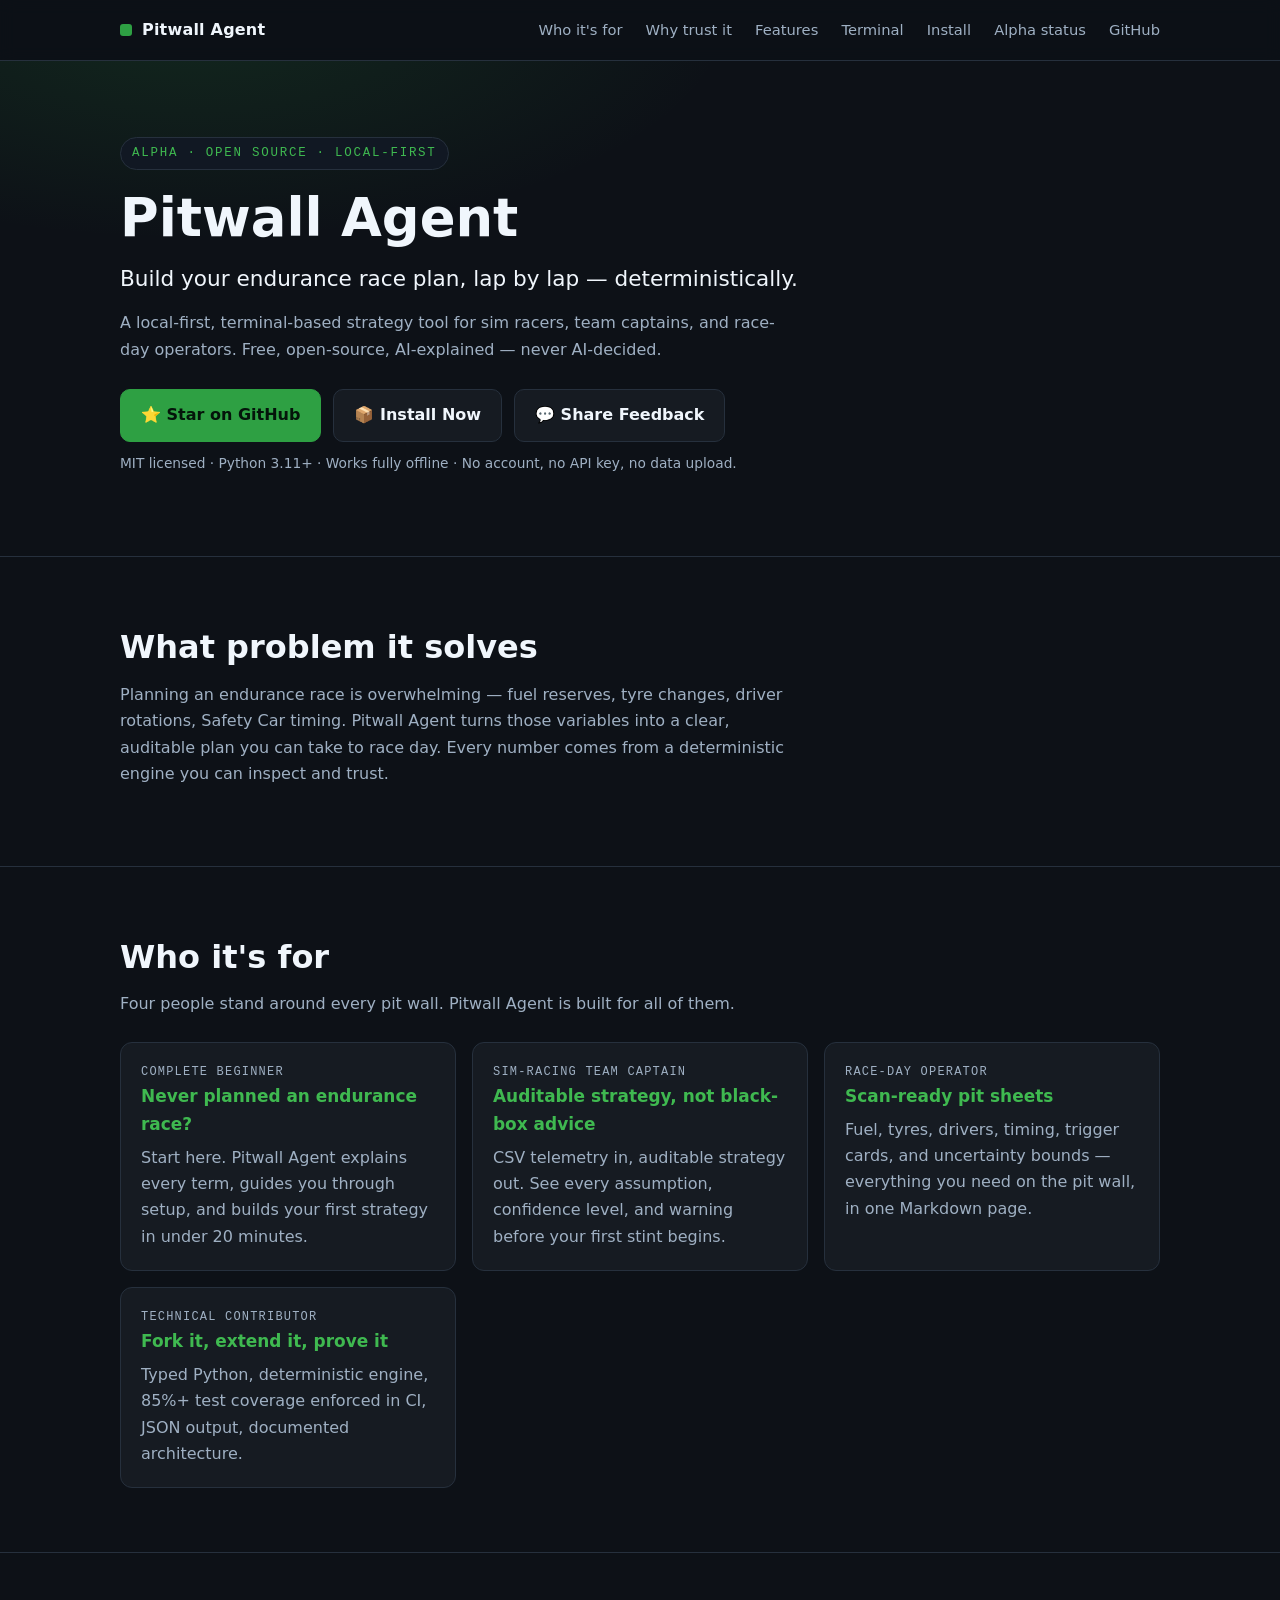
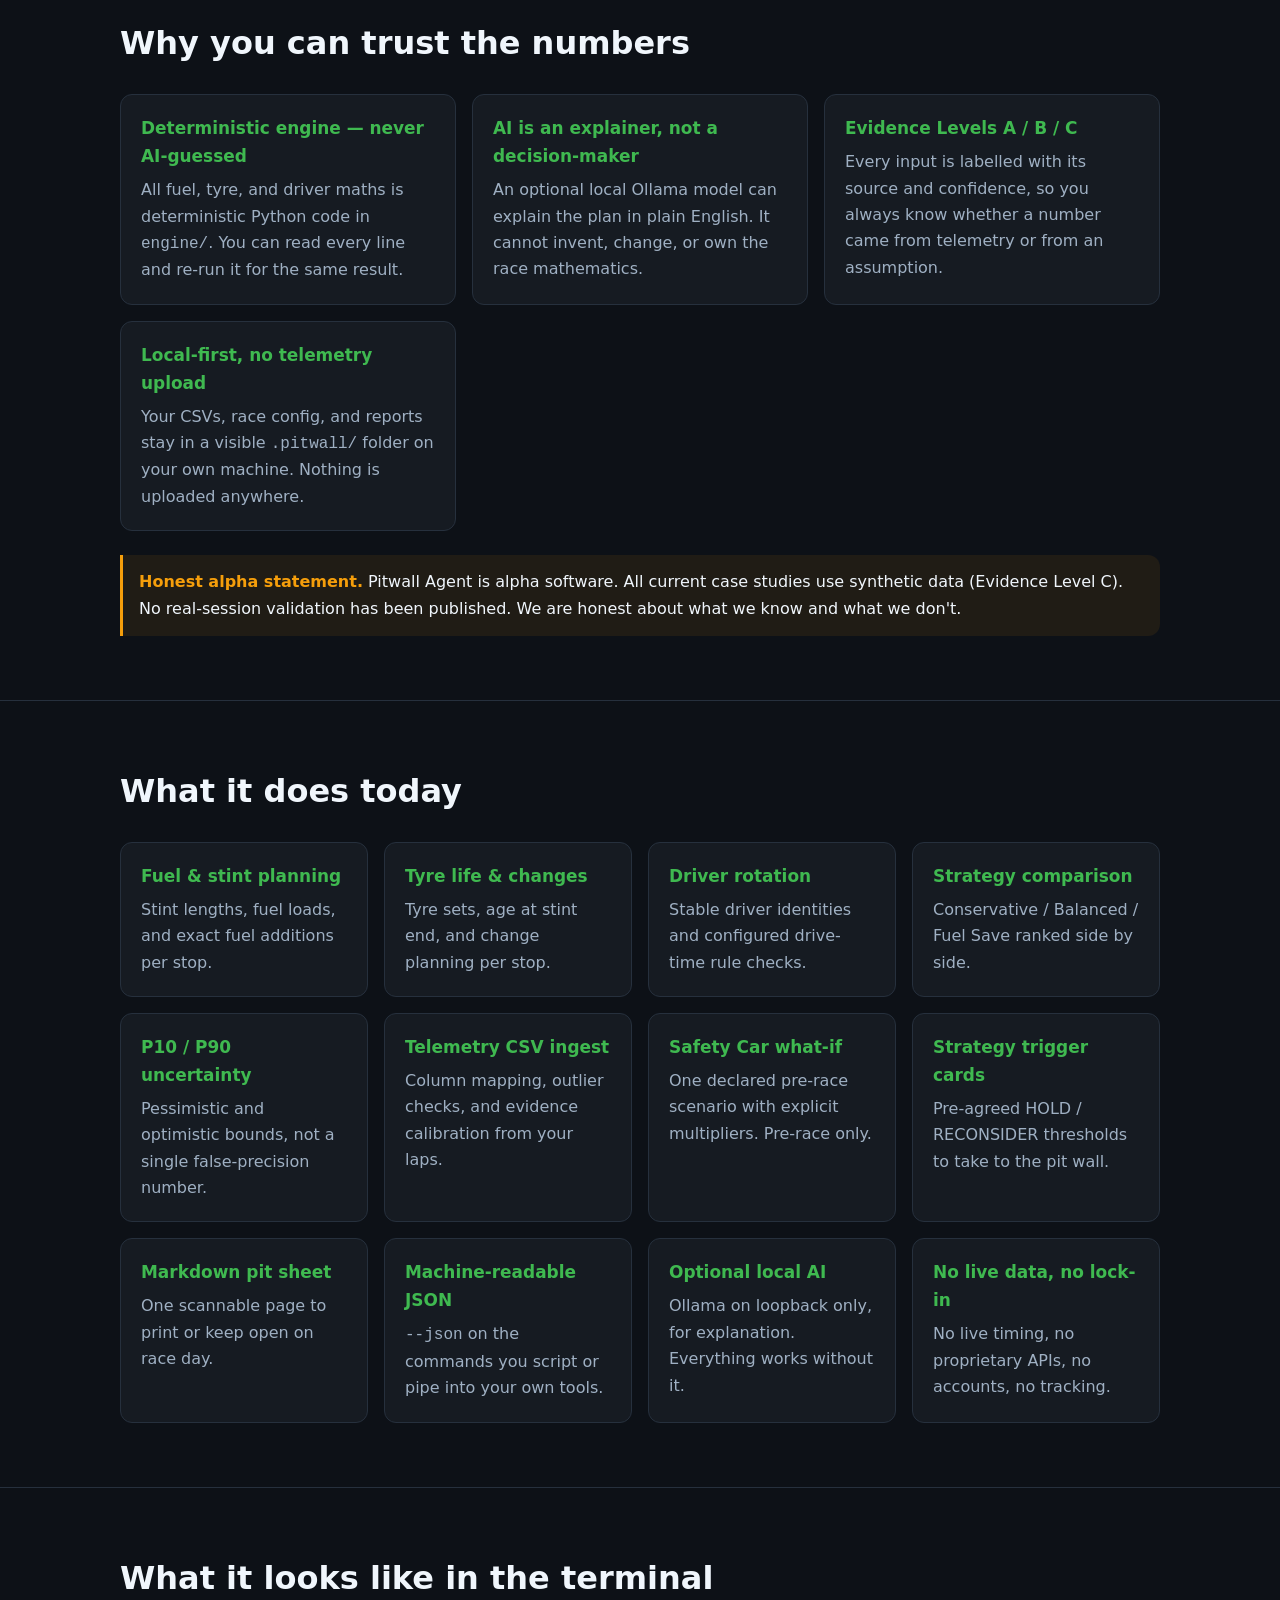
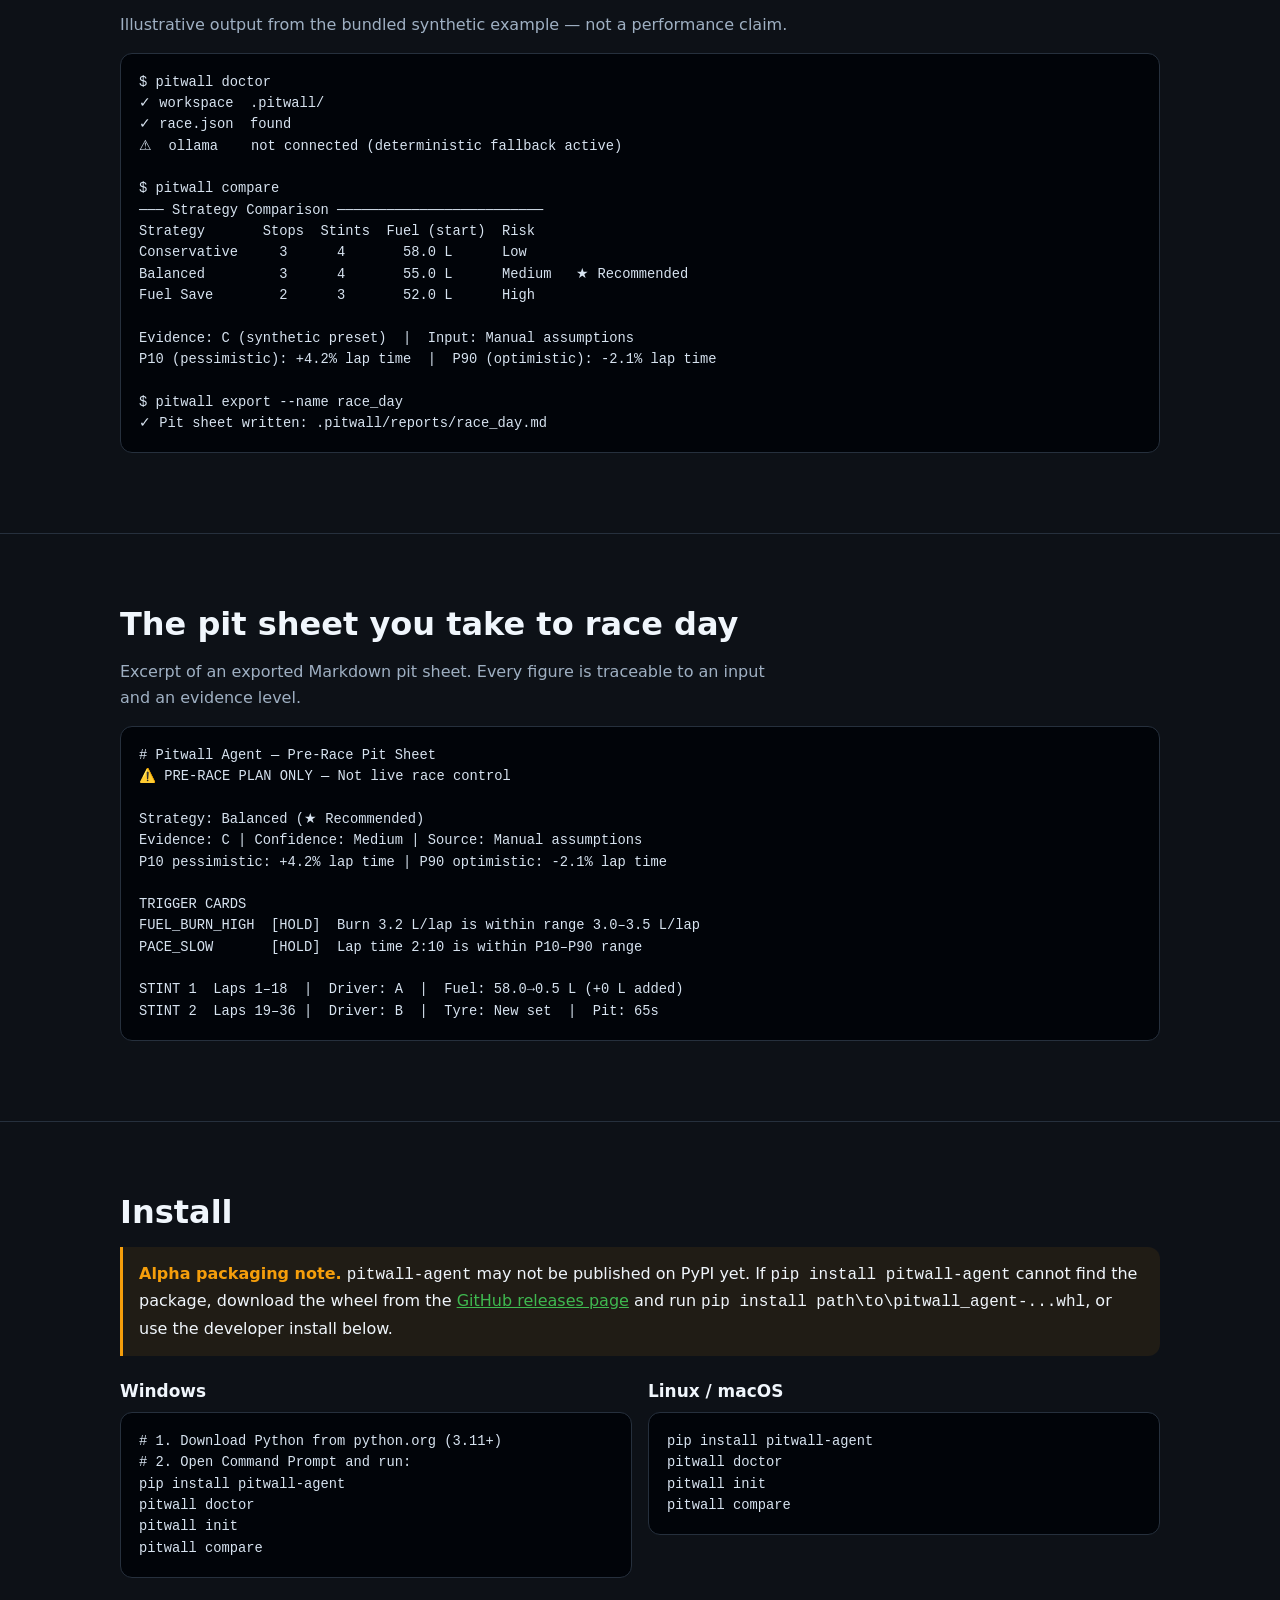
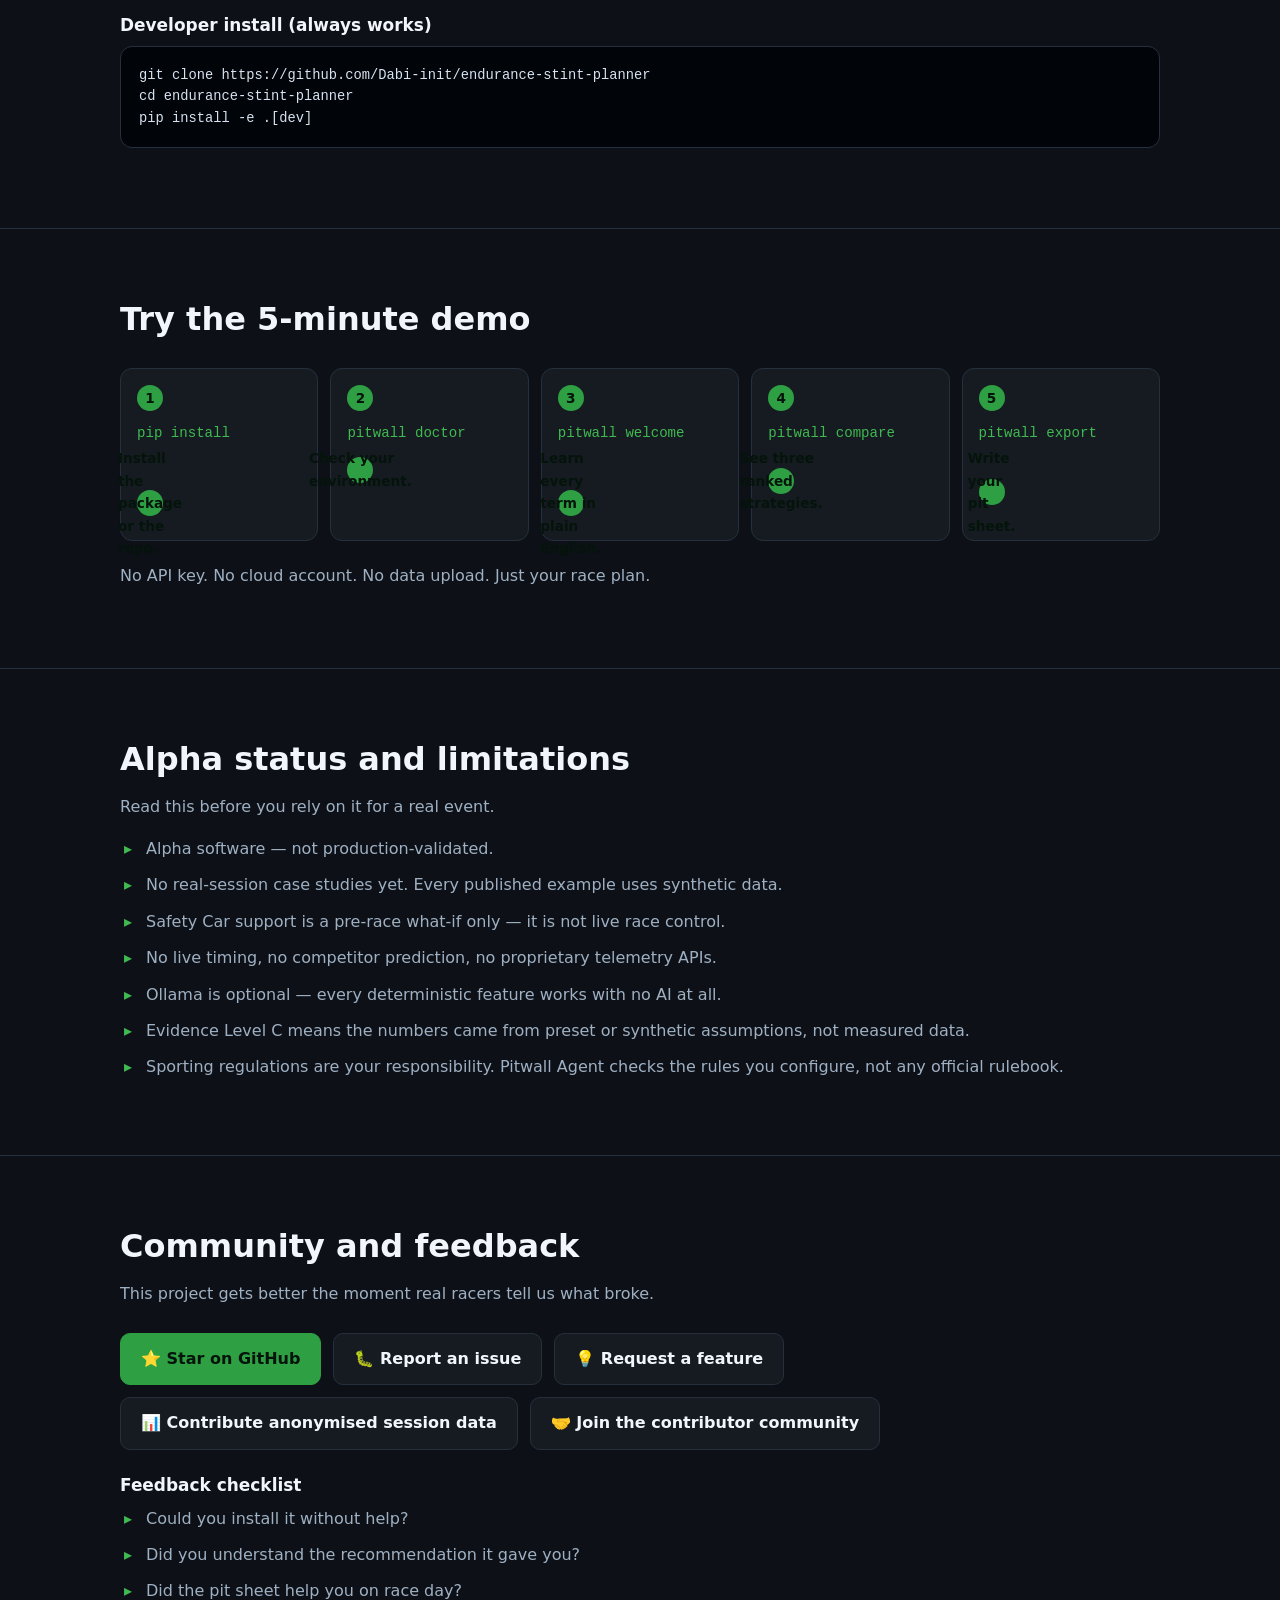
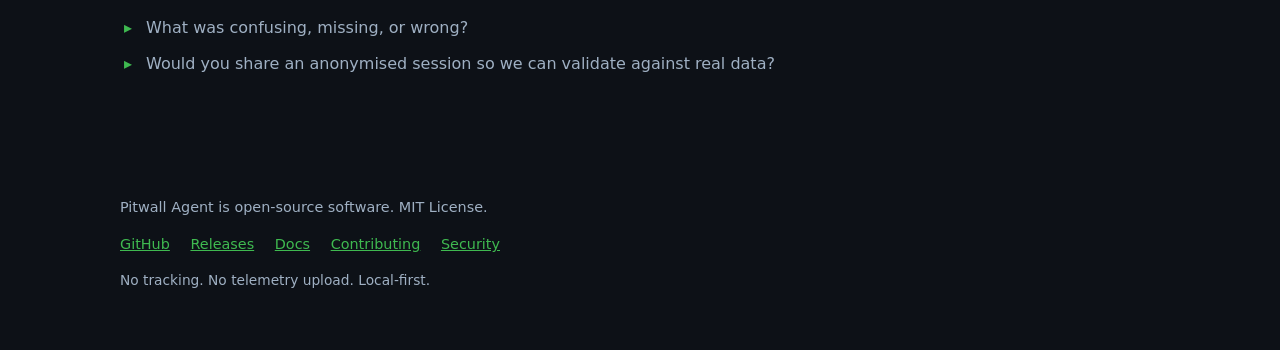
==== docs/index.html @ bb0f9999 "feat(pages): add GitHub Pages landing page with full SEO" ====
<!DOCTYPE html>
<html lang="en">
<head>
<meta charset="utf-8">
<meta name="viewport" content="width=device-width, initial-scale=1">
<title>Pitwall Agent — Endurance Race Strategy Planner</title>
<meta name="description" content="Local-first, terminal-based endurance race strategy tool for sim racers, team captains, and race-day operators. Deterministic fuel, tyre, and driver planning. Free &amp; open-source.">
<meta name="keywords" content="endurance race strategy, fuel calculator, stint planner, sim racing, tyre strategy, pit sheet, race planning, local AI, telemetry">
<meta name="author" content="Pitwall Agent contributors">
<meta name="robots" content="index, follow">
<meta name="theme-color" content="#0d1117">
<link rel="canonical" href="https://dabi-init.github.io/endurance-stint-planner/">

<meta property="og:title" content="Pitwall Agent — Endurance Race Strategy Planner">
<meta property="og:description" content="Build your endurance race plan, lap by lap — deterministically. Local-first, terminal-based, open-source. AI-explained, never AI-decided.">
<meta property="og:type" content="website">
<meta property="og:url" content="https://dabi-init.github.io/endurance-stint-planner/">
<meta property="og:site_name" content="Pitwall Agent">
<meta property="og:image" content="https://racelab.app/img/hero-image.jpg">
<meta property="og:image:alt" content="Pitwall Agent — endurance race strategy planner">

<meta name="twitter:card" content="summary_large_image">
<meta name="twitter:title" content="Pitwall Agent — Endurance Race Strategy Planner">
<meta name="twitter:description" content="Build your endurance race plan, lap by lap — deterministically. Local-first, terminal-based, open-source.">
<meta name="twitter:image" content="https://repository-images.githubusercontent.com/1187690049/7837d95d-89fa-43a7-9fac-cfb8e644b0b8">

<link rel="icon" href="data:image/svg+xml,%3Csvg xmlns='http://www.w3.org/2000/svg' viewBox='0 0 32 32'%3E%3Crect width='32' height='32' rx='6' fill='%230d1117'/%3E%3Cpath d='M8 24V8h7a5 5 0 0 1 0 10h-3v6z' fill='%232ea043'/%3E%3C/svg%3E">

<script type="application/ld+json">
{
  "@context": "https://schema.org",
  "@type": "SoftwareApplication",
  "name": "Pitwall Agent",
  "applicationCategory": "DeveloperApplication",
  "applicationSubCategory": "Motorsport strategy planning",
  "operatingSystem": "Windows, macOS, Linux",
  "softwareVersion": "0.4.0-alpha.1",
  "description": "Local-first, terminal-based endurance race strategy tool. Deterministic fuel, tyre, and driver rotation planning with auditable pit sheets and optional local AI explanation.",
  "url": "https://dabi-init.github.io/endurance-stint-planner/",
  "downloadUrl": "https://github.com/Dabi-init/endurance-stint-planner/releases",
  "codeRepository": "https://github.com/Dabi-init/endurance-stint-planner",
  "programmingLanguage": "Python",
  "license": "https://github.com/Dabi-init/endurance-stint-planner/blob/main/LICENSE",
  "isAccessibleForFree": true,
  "offers": { "@type": "Offer", "price": "0", "priceCurrency": "USD" }
}
</script>

<style>
:root{
  --bg:#0d1117; --bg-2:#111823; --card:#161b22; --line:#26303d;
  --text:#f0f6fc; --muted:#9fb0c3; --accent:#2ea043; --accent-2:#3fb950;
  --warn:#f59e0b; --radius:12px;
  --mono:ui-monospace,SFMono-Regular,"SF Mono",Menlo,Consolas,"Liberation Mono",monospace;
  --sans:system-ui,-apple-system,"Segoe UI",Roboto,Helvetica,Arial,sans-serif;
}
*{box-sizing:border-box}
html{scroll-behavior:smooth}
body{margin:0;background:var(--bg);color:var(--text);font-family:var(--sans);line-height:1.65;-webkit-font-smoothing:antialiased}
a{color:var(--accent-2)}
a:focus-visible,button:focus-visible{outline:2px solid var(--accent-2);outline-offset:3px}
.wrap{width:100%;max-width:1080px;margin:0 auto;padding:0 20px}
header.site{position:sticky;top:0;z-index:10;background:rgba(13,17,23,.92);border-bottom:1px solid var(--line);backdrop-filter:blur(8px)}
header.site .wrap{display:flex;align-items:center;justify-content:space-between;gap:16px;min-height:60px;flex-wrap:wrap}
.brand{display:flex;align-items:center;gap:10px;font-weight:700;letter-spacing:.2px}
.brand .dot{width:12px;height:12px;border-radius:3px;background:var(--accent)}
nav.site a{color:var(--muted);text-decoration:none;font-size:.92rem;margin-left:18px}
nav.site a:hover{color:var(--text)}
section{padding:64px 0;border-bottom:1px solid var(--line)}
section:last-of-type{border-bottom:0}
h1{font-size:clamp(2rem,6vw,3.3rem);line-height:1.12;margin:0 0 14px}
h2{font-size:clamp(1.4rem,3.6vw,2rem);margin:0 0 8px}
h3{font-size:1.06rem;margin:0 0 6px}
p{margin:0 0 14px}
.lead{font-size:clamp(1.05rem,2.4vw,1.35rem);color:var(--text);max-width:60ch}
.sub{color:var(--muted);max-width:66ch}
.eyebrow{display:inline-block;font-family:var(--mono);font-size:.78rem;letter-spacing:.14em;text-transform:uppercase;color:var(--accent-2);border:1px solid var(--line);background:var(--bg-2);padding:5px 11px;border-radius:999px;margin-bottom:18px}
.hero{padding:76px 0 68px;background:radial-gradient(900px 380px at 15% -10%,rgba(46,160,67,.16),transparent 60%)}
.cta{display:flex;flex-wrap:wrap;gap:12px;margin:26px 0 10px}
.btn{display:inline-block;padding:12px 20px;border-radius:10px;text-decoration:none;font-weight:600;border:1px solid var(--line);color:var(--text);background:var(--card)}
.btn:hover{border-color:var(--accent)}
.btn.primary{background:var(--accent);border-color:var(--accent);color:#04140a}
.btn.primary:hover{background:var(--accent-2)}
.grid{display:grid;gap:16px}
.g2{grid-template-columns:repeat(auto-fit,minmax(280px,1fr))}
.g3{grid-template-columns:repeat(auto-fit,minmax(230px,1fr))}
.card{background:var(--card);border:1px solid var(--line);border-radius:var(--radius);padding:20px}
.card h3{color:var(--accent-2)}
.card p{color:var(--muted);margin:0}
.card .role{font-family:var(--mono);font-size:.75rem;color:var(--muted);text-transform:uppercase;letter-spacing:.1em}
ul.check{list-style:none;padding:0;margin:0}
ul.check li{position:relative;padding-left:26px;margin-bottom:10px;color:var(--muted)}
ul.check li::before{content:"▸";position:absolute;left:4px;color:var(--accent-2)}
pre{background:#010409;border:1px solid var(--line);border-radius:var(--radius);padding:18px;overflow-x:auto;font-family:var(--mono);font-size:.86rem;line-height:1.55;color:#d7e3f0;margin:0 0 16px}
code{font-family:var(--mono)}
.note{border-left:3px solid var(--warn);background:rgba(245,158,11,.08);padding:14px 16px;border-radius:0 var(--radius) var(--radius) 0;color:var(--text)}
.note strong{color:var(--warn)}
.steps{display:grid;gap:12px;grid-template-columns:repeat(auto-fit,minmax(170px,1fr));margin:22px 0}
.step{background:var(--card);border:1px solid var(--line);border-radius:var(--radius);padding:16px}
.step span{display:inline-flex;width:26px;height:26px;align-items:center;justify-content:center;border-radius:50%;background:var(--accent);color:#04140a;font-weight:700;font-size:.85rem;margin-bottom:8px}
.step code{color:var(--accent-2);font-size:.88rem}
footer{padding:44px 0;color:var(--muted);font-size:.9rem}
footer nav{margin:12px 0}
footer nav a{margin-right:16px}
.small{font-size:.86rem;color:var(--muted)}
.skip{position:absolute;left:-9999px}
.skip:focus{left:12px;top:12px;position:fixed;background:var(--accent);color:#04140a;padding:10px 14px;border-radius:8px;z-index:50}
@media (max-width:640px){
  section{padding:48px 0}
  nav.site{display:none}
  .btn{width:100%;text-align:center}
}
</style>
</head>
<body>
<a class="skip" href="#main">Skip to content</a>

<header class="site">
  <div class="wrap">
    <div class="brand"><span class="dot" aria-hidden="true"></span> Pitwall Agent</div>
    <nav class="site" aria-label="Section navigation">
      <a href="#who">Who it's for</a>
      <a href="#trust">Why trust it</a>
      <a href="#features">Features</a>
      <a href="#demo">Terminal</a>
      <a href="#install">Install</a>
      <a href="#alpha">Alpha status</a>
      <a href="https://github.com/Dabi-init/endurance-stint-planner">GitHub</a>
    </nav>
  </div>
</header>

<main id="main">

<!-- HERO -->
<section class="hero">
  <div class="wrap">
    <span class="eyebrow">Alpha · Open source · Local-first</span>
    <h1>Pitwall Agent</h1>
    <p class="lead">Build your endurance race plan, lap by lap — deterministically.</p>
    <p class="sub">A local-first, terminal-based strategy tool for sim racers, team captains, and race-day operators. Free, open-source, AI-explained — never AI-decided.</p>
    <div class="cta">
      <a class="btn primary" href="https://github.com/Dabi-init/endurance-stint-planner">⭐ Star on GitHub</a>
      <a class="btn" href="#install">📦 Install Now</a>
      <a class="btn" href="https://github.com/Dabi-init/endurance-stint-planner/issues/new/choose">💬 Share Feedback</a>
    </div>
    <p class="small">MIT licensed · Python 3.11+ · Works fully offline · No account, no API key, no data upload.</p>
  </div>
</section>

<!-- PROBLEM -->
<section id="problem">
  <div class="wrap">
    <h2>What problem it solves</h2>
    <p class="sub">Planning an endurance race is overwhelming — fuel reserves, tyre changes, driver rotations, Safety Car timing. Pitwall Agent turns those variables into a clear, auditable plan you can take to race day. Every number comes from a deterministic engine you can inspect and trust.</p>
  </div>
</section>

<!-- PERSONAS -->
<section id="who">
  <div class="wrap">
    <h2>Who it's for</h2>
    <p class="sub">Four people stand around every pit wall. Pitwall Agent is built for all of them.</p>
    <div class="grid g2" style="margin-top:24px">
      <article class="card">
        <p class="role">Complete beginner</p>
        <h3>Never planned an endurance race?</h3>
        <p>Start here. Pitwall Agent explains every term, guides you through setup, and builds your first strategy in under 20 minutes.</p>
      </article>
      <article class="card">
        <p class="role">Sim-racing team captain</p>
        <h3>Auditable strategy, not black-box advice</h3>
        <p>CSV telemetry in, auditable strategy out. See every assumption, confidence level, and warning before your first stint begins.</p>
      </article>
      <article class="card">
        <p class="role">Race-day operator</p>
        <h3>Scan-ready pit sheets</h3>
        <p>Fuel, tyres, drivers, timing, trigger cards, and uncertainty bounds — everything you need on the pit wall, in one Markdown page.</p>
      </article>
      <article class="card">
        <p class="role">Technical contributor</p>
        <h3>Fork it, extend it, prove it</h3>
        <p>Typed Python, deterministic engine, 85%+ test coverage enforced in CI, JSON output, documented architecture.</p>
      </article>
    </div>
  </div>
</section>

<!-- TRUST -->
<section id="trust">
  <div class="wrap">
    <h2>Why you can trust the numbers</h2>
    <div class="grid g2" style="margin-top:24px">
      <article class="card">
        <h3>Deterministic engine — never AI-guessed</h3>
        <p>All fuel, tyre, and driver maths is deterministic Python code in <code>engine/</code>. You can read every line and re-run it for the same result.</p>
      </article>
      <article class="card">
        <h3>AI is an explainer, not a decision-maker</h3>
        <p>An optional local Ollama model can explain the plan in plain English. It cannot invent, change, or own the race mathematics.</p>
      </article>
      <article class="card">
        <h3>Evidence Levels A / B / C</h3>
        <p>Every input is labelled with its source and confidence, so you always know whether a number came from telemetry or from an assumption.</p>
      </article>
      <article class="card">
        <h3>Local-first, no telemetry upload</h3>
        <p>Your CSVs, race config, and reports stay in a visible <code>.pitwall/</code> folder on your own machine. Nothing is uploaded anywhere.</p>
      </article>
    </div>
    <div class="note" style="margin-top:24px">
      <p style="margin:0"><strong>Honest alpha statement.</strong> Pitwall Agent is alpha software. All current case studies use synthetic data (Evidence Level C). No real-session validation has been published. We are honest about what we know and what we don't.</p>
    </div>
  </div>
</section>

<!-- FEATURES -->
<section id="features">
  <div class="wrap">
    <h2>What it does today</h2>
    <div class="grid g3" style="margin-top:24px">
      <article class="card"><h3>Fuel &amp; stint planning</h3><p>Stint lengths, fuel loads, and exact fuel additions per stop.</p></article>
      <article class="card"><h3>Tyre life &amp; changes</h3><p>Tyre sets, age at stint end, and change planning per stop.</p></article>
      <article class="card"><h3>Driver rotation</h3><p>Stable driver identities and configured drive-time rule checks.</p></article>
      <article class="card"><h3>Strategy comparison</h3><p>Conservative / Balanced / Fuel Save ranked side by side.</p></article>
      <article class="card"><h3>P10 / P90 uncertainty</h3><p>Pessimistic and optimistic bounds, not a single false-precision number.</p></article>
      <article class="card"><h3>Telemetry CSV ingest</h3><p>Column mapping, outlier checks, and evidence calibration from your laps.</p></article>
      <article class="card"><h3>Safety Car what-if</h3><p>One declared pre-race scenario with explicit multipliers. Pre-race only.</p></article>
      <article class="card"><h3>Strategy trigger cards</h3><p>Pre-agreed HOLD / RECONSIDER thresholds to take to the pit wall.</p></article>
      <article class="card"><h3>Markdown pit sheet</h3><p>One scannable page to print or keep open on race day.</p></article>
      <article class="card"><h3>Machine-readable JSON</h3><p><code>--json</code> on the commands you script or pipe into your own tools.</p></article>
      <article class="card"><h3>Optional local AI</h3><p>Ollama on loopback only, for explanation. Everything works without it.</p></article>
      <article class="card"><h3>No live data, no lock-in</h3><p>No live timing, no proprietary APIs, no accounts, no tracking.</p></article>
    </div>
  </div>
</section>

<!-- TERMINAL DEMO -->
<section id="demo">
  <div class="wrap">
    <h2>What it looks like in the terminal</h2>
    <p class="sub">Illustrative output from the bundled synthetic example — not a performance claim.</p>
    <pre><code>$ pitwall doctor
✓ workspace  .pitwall/
✓ race.json  found
⚠  ollama    not connected (deterministic fallback active)

$ pitwall compare
─── Strategy Comparison ─────────────────────────
Strategy       Stops  Stints  Fuel (start)  Risk
Conservative     3      4       58.0 L      Low
Balanced         3      4       55.0 L      Medium   ★ Recommended
Fuel Save        2      3       52.0 L      High

Evidence: C (synthetic preset)  |  Input: Manual assumptions
P10 (pessimistic): +4.2% lap time  |  P90 (optimistic): -2.1% lap time

$ pitwall export --name race_day
✓ Pit sheet written: .pitwall/reports/race_day.md</code></pre>
  </div>
</section>

<!-- PIT SHEET -->
<section id="pitsheet">
  <div class="wrap">
    <h2>The pit sheet you take to race day</h2>
    <p class="sub">Excerpt of an exported Markdown pit sheet. Every figure is traceable to an input and an evidence level.</p>
    <pre><code># Pitwall Agent — Pre-Race Pit Sheet
⚠️ PRE-RACE PLAN ONLY — Not live race control

Strategy: Balanced (★ Recommended)
Evidence: C | Confidence: Medium | Source: Manual assumptions
P10 pessimistic: +4.2% lap time | P90 optimistic: -2.1% lap time

TRIGGER CARDS
FUEL_BURN_HIGH  [HOLD]  Burn 3.2 L/lap is within range 3.0–3.5 L/lap
PACE_SLOW       [HOLD]  Lap time 2:10 is within P10–P90 range

STINT 1  Laps 1–18  |  Driver: A  |  Fuel: 58.0→0.5 L (+0 L added)
STINT 2  Laps 19–36 |  Driver: B  |  Tyre: New set  |  Pit: 65s</code></pre>
  </div>
</section>

<!-- INSTALL -->
<section id="install">
  <div class="wrap">
    <h2>Install</h2>
    <div class="note" style="margin-bottom:22px">
      <p style="margin:0"><strong>Alpha packaging note.</strong> <code>pitwall-agent</code> may not be published on PyPI yet. If <code>pip install pitwall-agent</code> cannot find the package, download the wheel from the <a href="https://github.com/Dabi-init/endurance-stint-planner/releases">GitHub releases page</a> and run <code>pip install path\to\pitwall_agent-...whl</code>, or use the developer install below.</p>
    </div>
    <div class="grid g2">
      <div>
        <h3>Windows</h3>
        <pre><code># 1. Download Python from python.org (3.11+)
# 2. Open Command Prompt and run:
pip install pitwall-agent
pitwall doctor
pitwall init
pitwall compare</code></pre>
      </div>
      <div>
        <h3>Linux / macOS</h3>
        <pre><code>pip install pitwall-agent
pitwall doctor
pitwall init
pitwall compare</code></pre>
      </div>
    </div>
    <h3 style="margin-top:18px">Developer install (always works)</h3>
    <pre><code>git clone https://github.com/Dabi-init/endurance-stint-planner
cd endurance-stint-planner
pip install -e .[dev]</code></pre>
  </div>
</section>

<!-- 5 MIN DEMO -->
<section id="demo5">
  <div class="wrap">
    <h2>Try the 5-minute demo</h2>
    <div class="steps">
      <div class="step"><span>1</span><br><code>pip install</code><br><span class="small">Install the package or the repo.</span></div>
      <div class="step"><span>2</span><br><code>pitwall doctor</code><br><span class="small">Check your environment.</span></div>
      <div class="step"><span>3</span><br><code>pitwall welcome</code><br><span class="small">Learn every term in plain English.</span></div>
      <div class="step"><span>4</span><br><code>pitwall compare</code><br><span class="small">See three ranked strategies.</span></div>
      <div class="step"><span>5</span><br><code>pitwall export</code><br><span class="small">Write your pit sheet.</span></div>
    </div>
    <p class="sub">No API key. No cloud account. No data upload. Just your race plan.</p>
  </div>
</section>

<!-- ALPHA LIMITS -->
<section id="alpha">
  <div class="wrap">
    <h2>Alpha status and limitations</h2>
    <p class="sub">Read this before you rely on it for a real event.</p>
    <ul class="check" style="margin-top:16px">
      <li>Alpha software — not production-validated.</li>
      <li>No real-session case studies yet. Every published example uses synthetic data.</li>
      <li>Safety Car support is a pre-race what-if only — it is not live race control.</li>
      <li>No live timing, no competitor prediction, no proprietary telemetry APIs.</li>
      <li>Ollama is optional — every deterministic feature works with no AI at all.</li>
      <li>Evidence Level C means the numbers came from preset or synthetic assumptions, not measured data.</li>
      <li>Sporting regulations are your responsibility. Pitwall Agent checks the rules you configure, not any official rulebook.</li>
    </ul>
  </div>
</section>

<!-- COMMUNITY -->
<section id="community">
  <div class="wrap">
    <h2>Community and feedback</h2>
    <p class="sub">This project gets better the moment real racers tell us what broke.</p>
    <div class="cta">
      <a class="btn primary" href="https://github.com/Dabi-init/endurance-stint-planner">⭐ Star on GitHub</a>
      <a class="btn" href="https://github.com/Dabi-init/endurance-stint-planner/issues/new/choose">🐛 Report an issue</a>
      <a class="btn" href="https://github.com/Dabi-init/endurance-stint-planner/issues/new/choose">💡 Request a feature</a>
      <a class="btn" href="https://github.com/Dabi-init/endurance-stint-planner/blob/main/CONTRIBUTING.md">📊 Contribute anonymised session data</a>
      <a class="btn" href="https://github.com/Dabi-init/endurance-stint-planner/blob/main/CONTRIBUTING.md">🤝 Join the contributor community</a>
    </div>
    <h3 style="margin-top:22px">Feedback checklist</h3>
    <ul class="check">
      <li>Could you install it without help?</li>
      <li>Did you understand the recommendation it gave you?</li>
      <li>Did the pit sheet help you on race day?</li>
      <li>What was confusing, missing, or wrong?</li>
      <li>Would you share an anonymised session so we can validate against real data?</li>
    </ul>
  </div>
</section>

</main>

<footer>
  <div class="wrap">
    <p>Pitwall Agent is open-source software. MIT License.</p>
    <nav aria-label="Footer links">
      <a href="https://github.com/Dabi-init/endurance-stint-planner">GitHub</a>
      <a href="https://github.com/Dabi-init/endurance-stint-planner/releases">Releases</a>
      <a href="https://github.com/Dabi-init/endurance-stint-planner/tree/main/docs">Docs</a>
      <a href="https://github.com/Dabi-init/endurance-stint-planner/blob/main/CONTRIBUTING.md">Contributing</a>
      <a href="https://github.com/Dabi-init/endurance-stint-planner/blob/main/SECURITY.md">Security</a>
    </nav>
    <p class="small">No tracking. No telemetry upload. Local-first.</p>
  </div>
</footer>
</body>
</html>
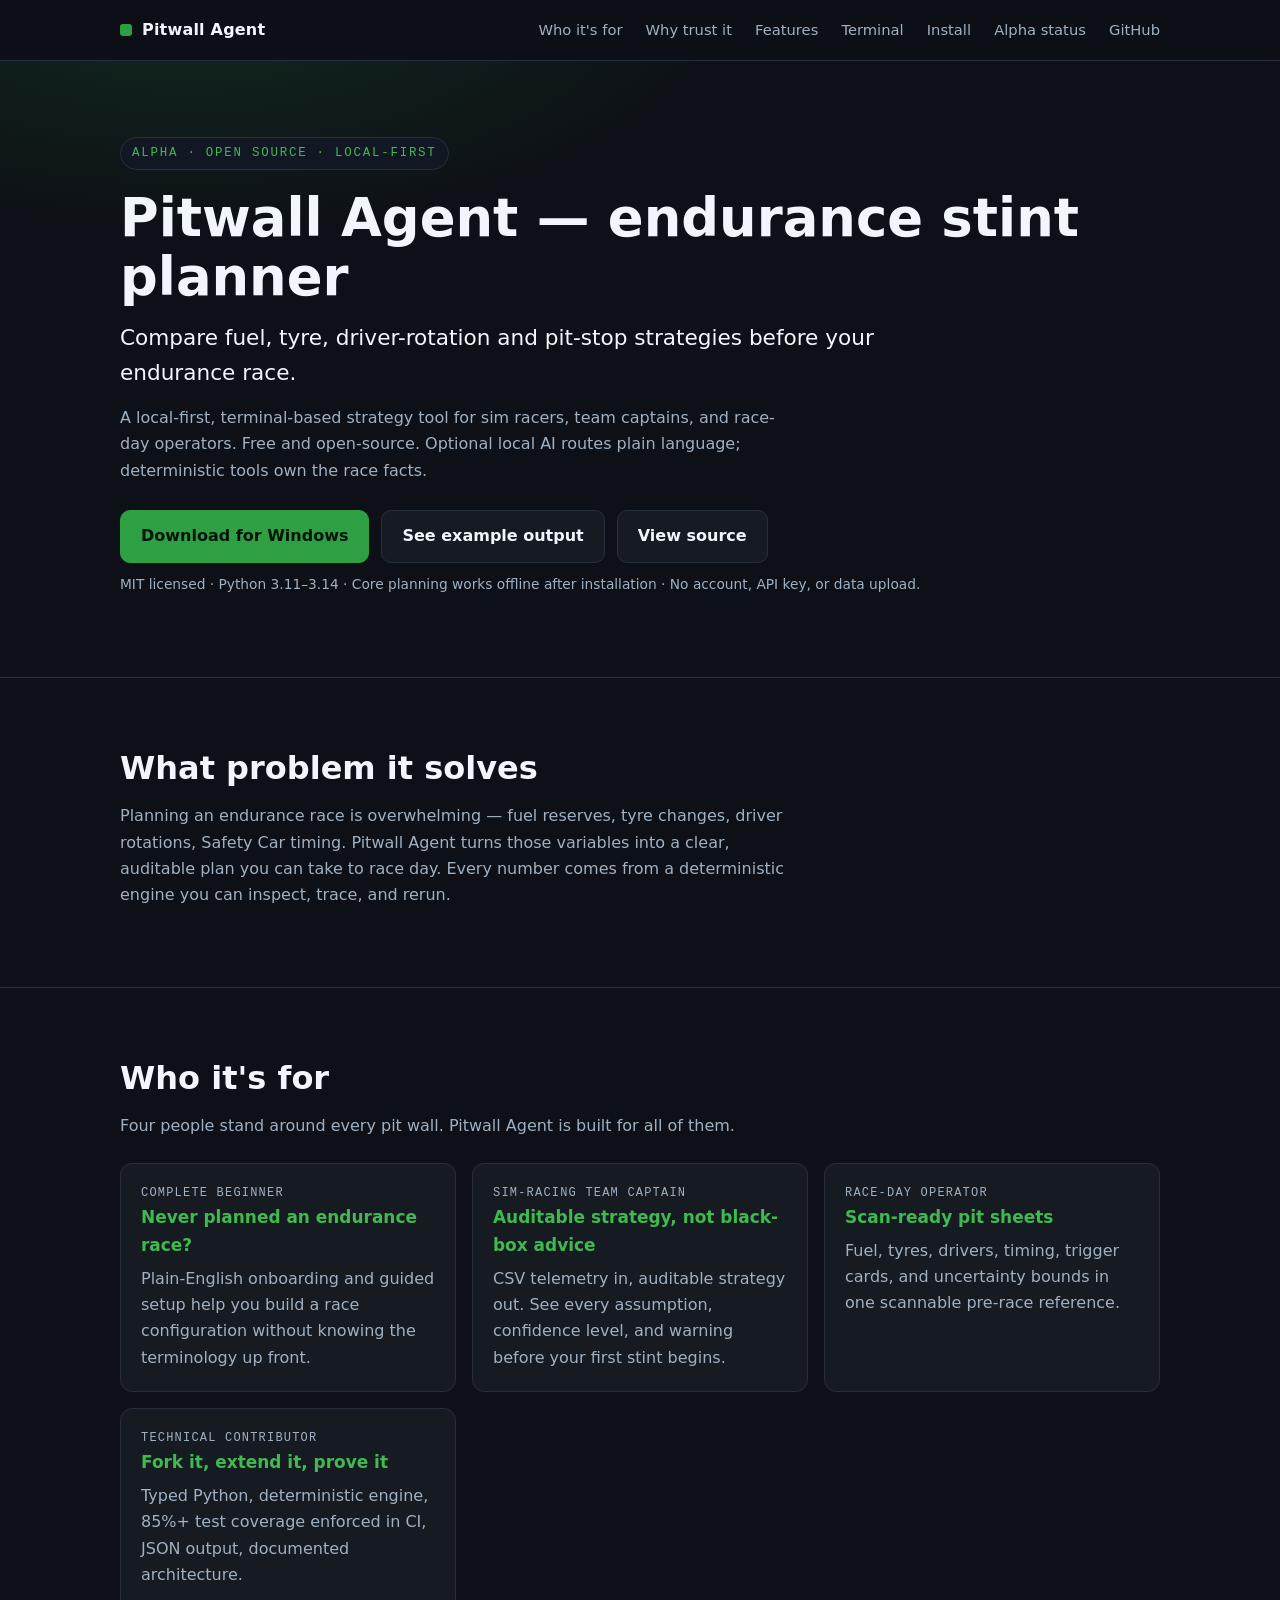
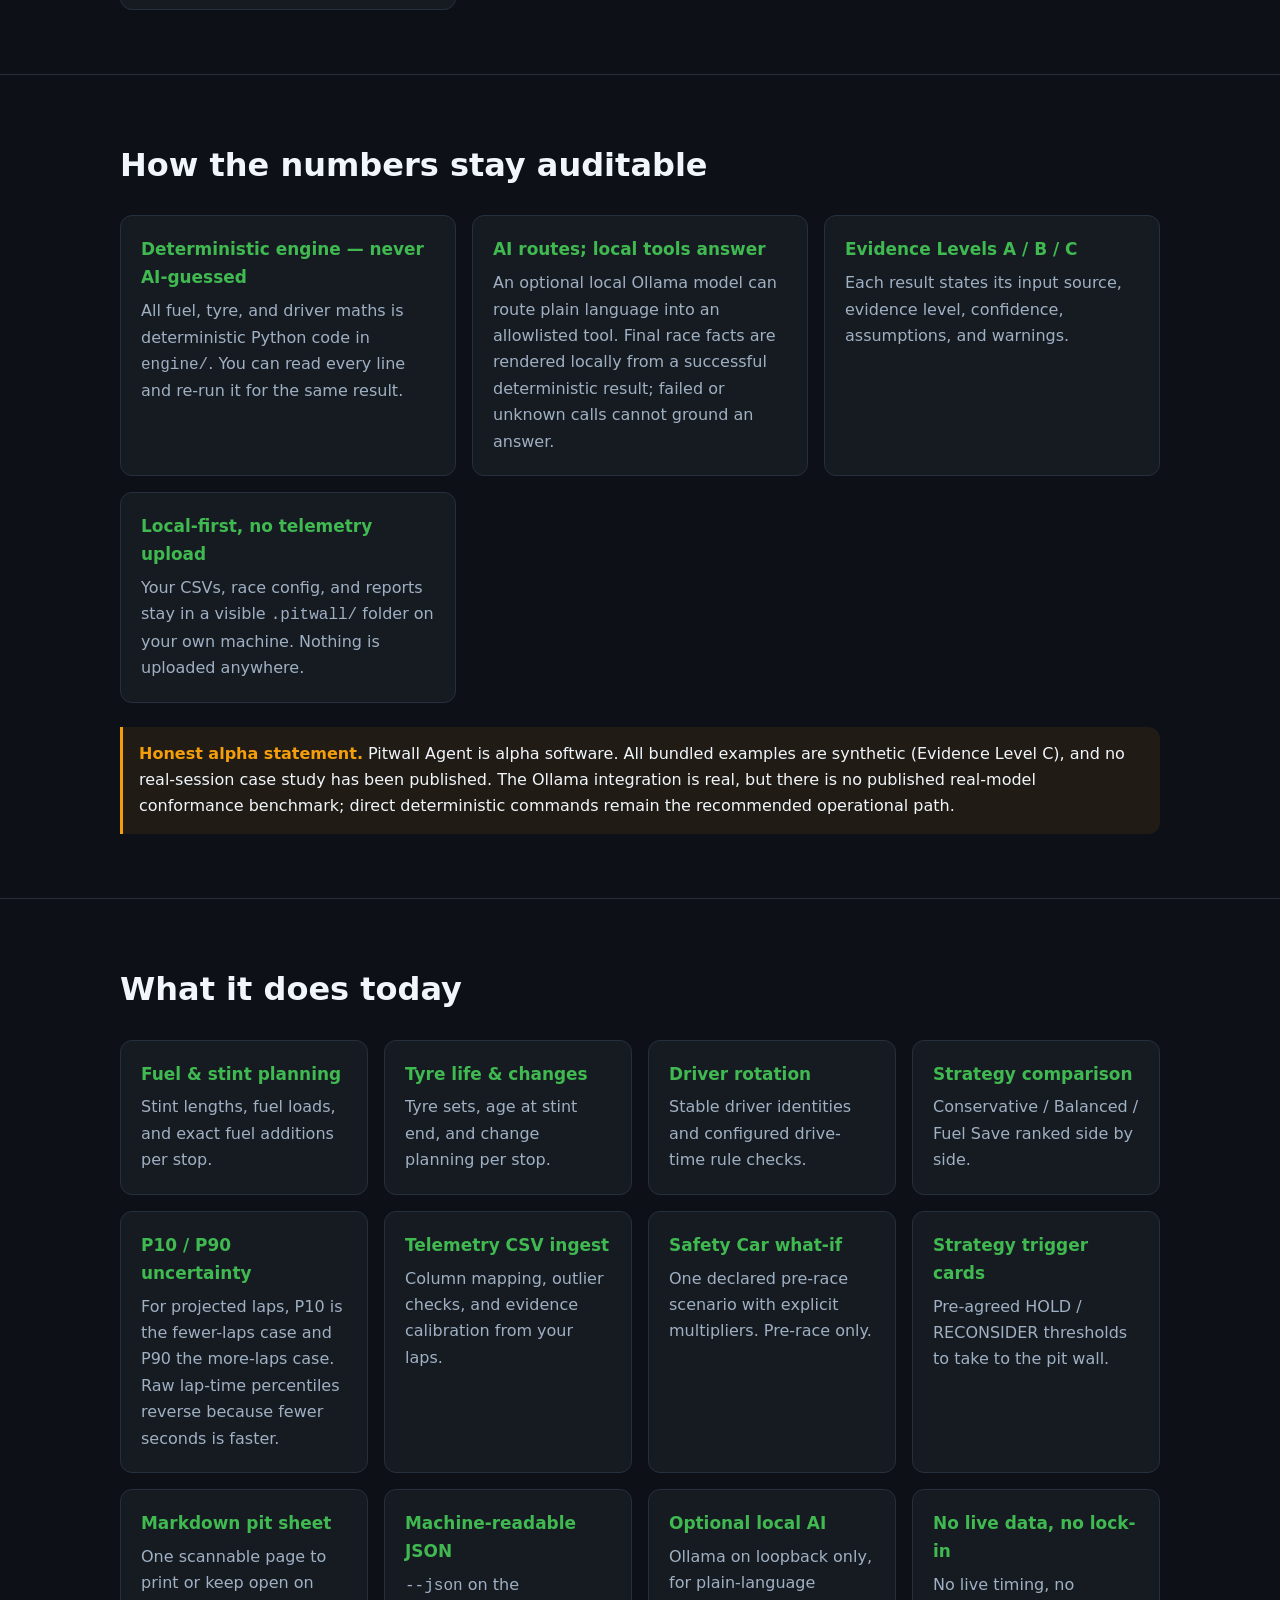
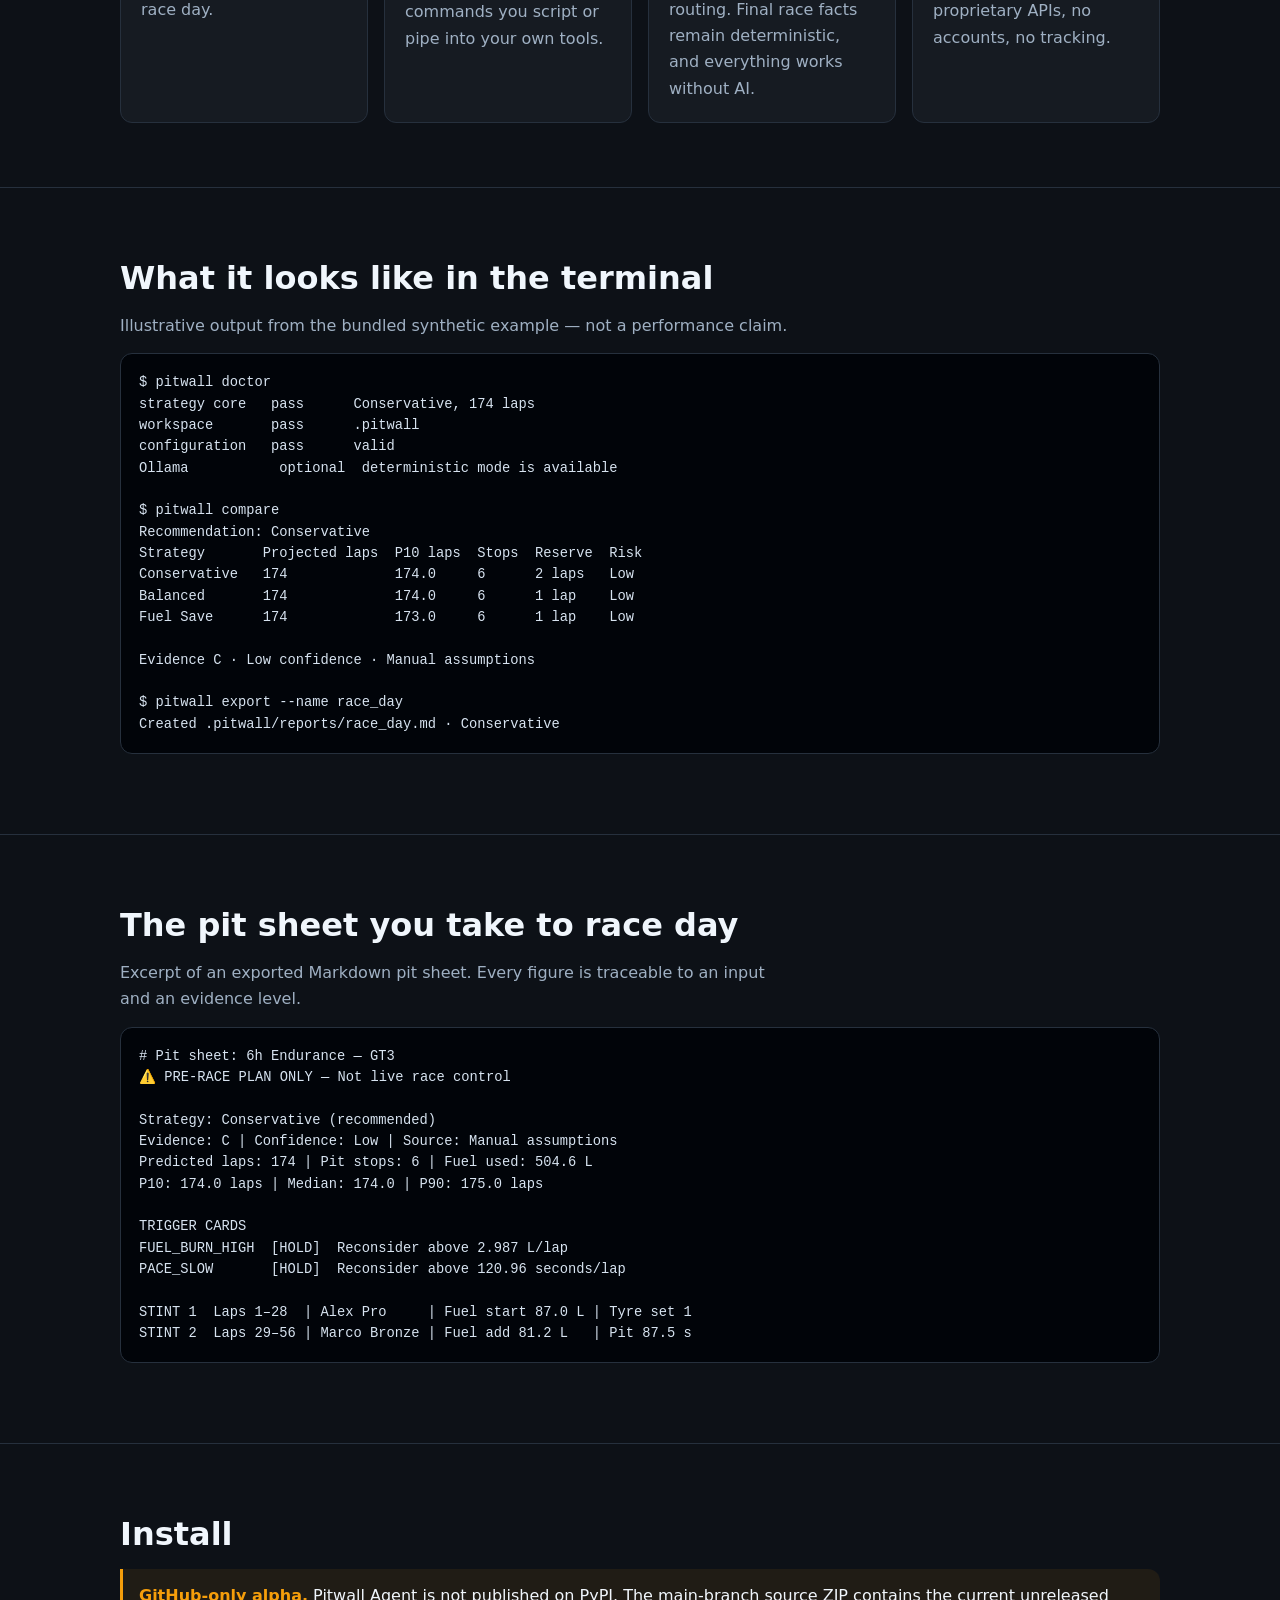
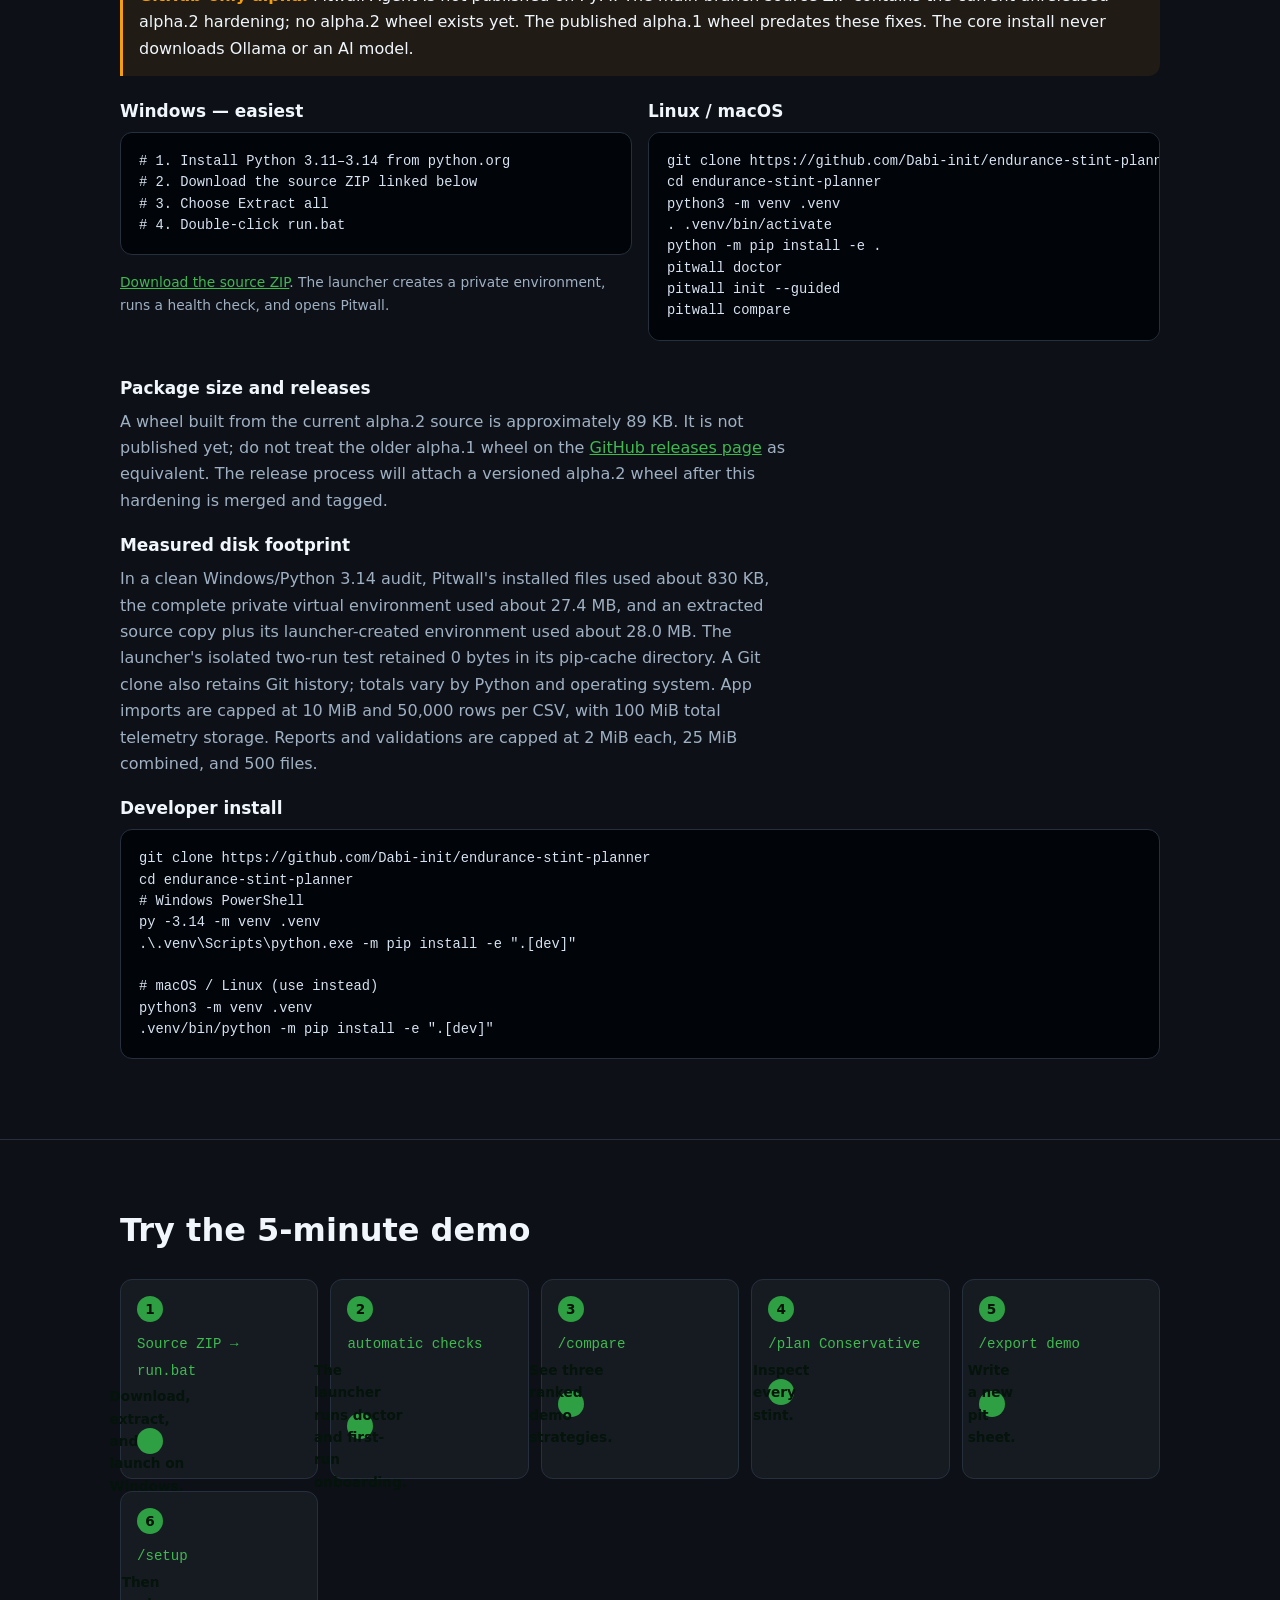
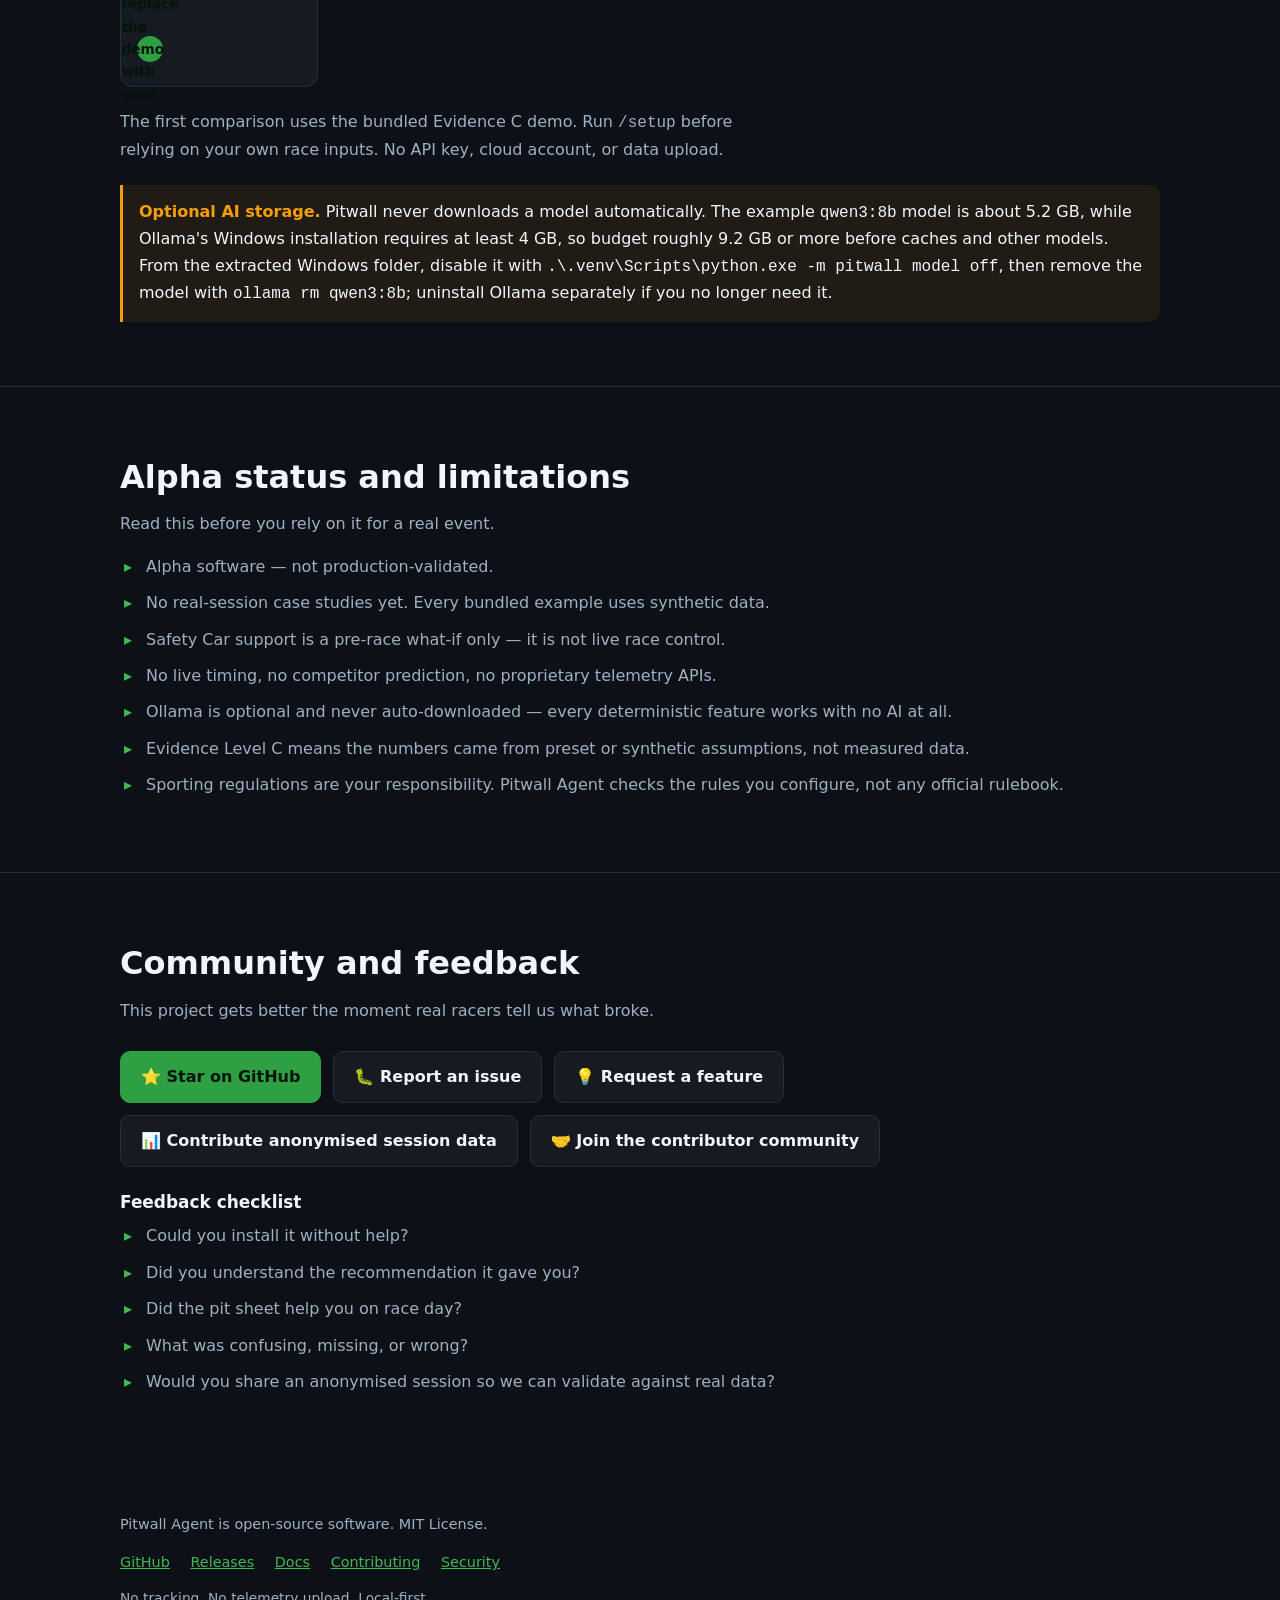
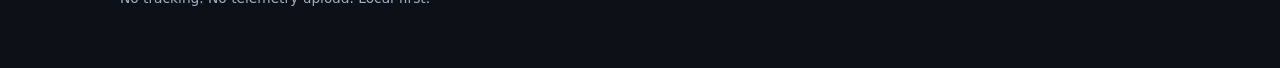
==== commit bfe69279: "fix: harden installs and Ollama routing" ====
--- a/docs/index.html
+++ b/docs/index.html
@@ -12,11 +12,11 @@
 <link rel="canonical" href="https://dabi-init.github.io/endurance-stint-planner/">
 
 <meta property="og:title" content="Pitwall Agent — Endurance Race Strategy Planner">
-<meta property="og:description" content="Build your endurance race plan, lap by lap — deterministically. Local-first, terminal-based, open-source. AI-explained, never AI-decided.">
+<meta property="og:description" content="Open-source endurance stint planner with deterministic fuel, tyre, driver-rotation and pit-stop strategy. Optional local AI routing; no cloud upload.">
 <meta property="og:type" content="website">
 <meta property="og:url" content="https://dabi-init.github.io/endurance-stint-planner/">
 <meta property="og:site_name" content="Pitwall Agent">
-<meta property="og:image" content="https://racelab.app/img/hero-image.jpg">
+<meta property="og:image" content="https://repository-images.githubusercontent.com/1187690049/7837d95d-89fa-43a7-9fac-cfb8e644b0b8">
 <meta property="og:image:alt" content="Pitwall Agent — endurance race strategy planner">
 
 <meta name="twitter:card" content="summary_large_image">
@@ -31,13 +31,13 @@
   "@context": "https://schema.org",
   "@type": "SoftwareApplication",
   "name": "Pitwall Agent",
-  "applicationCategory": "DeveloperApplication",
+  "applicationCategory": "SportsApplication",
   "applicationSubCategory": "Motorsport strategy planning",
   "operatingSystem": "Windows, macOS, Linux",
-  "softwareVersion": "0.4.0-alpha.1",
-  "description": "Local-first, terminal-based endurance race strategy tool. Deterministic fuel, tyre, and driver rotation planning with auditable pit sheets and optional local AI explanation.",
+  "softwareVersion": "0.4.0-alpha.2",
+  "description": "Open-source endurance stint planner with deterministic fuel, tyre, driver-rotation and pit-stop strategy. Optional local Ollama routing; no cloud upload.",
   "url": "https://dabi-init.github.io/endurance-stint-planner/",
-  "downloadUrl": "https://github.com/Dabi-init/endurance-stint-planner/releases",
+  "downloadUrl": "https://github.com/Dabi-init/endurance-stint-planner/archive/refs/heads/main.zip",
   "codeRepository": "https://github.com/Dabi-init/endurance-stint-planner",
   "programmingLanguage": "Python",
   "license": "https://github.com/Dabi-init/endurance-stint-planner/blob/main/LICENSE",
@@ -66,7 +66,7 @@
 .brand .dot{width:12px;height:12px;border-radius:3px;background:var(--accent)}
 nav.site a{color:var(--muted);text-decoration:none;font-size:.92rem;margin-left:18px}
 nav.site a:hover{color:var(--text)}
-section{padding:64px 0;border-bottom:1px solid var(--line)}
+section{padding:64px 0;border-bottom:1px solid var(--line);scroll-margin-top:76px}
 section:last-of-type{border-bottom:0}
 h1{font-size:clamp(2rem,6vw,3.3rem);line-height:1.12;margin:0 0 14px}
 h2{font-size:clamp(1.4rem,3.6vw,2rem);margin:0 0 8px}
@@ -136,15 +136,15 @@
 <section class="hero">
   <div class="wrap">
     <span class="eyebrow">Alpha · Open source · Local-first</span>
-    <h1>Pitwall Agent</h1>
-    <p class="lead">Build your endurance race plan, lap by lap — deterministically.</p>
-    <p class="sub">A local-first, terminal-based strategy tool for sim racers, team captains, and race-day operators. Free, open-source, AI-explained — never AI-decided.</p>
+    <h1>Pitwall Agent — endurance stint planner</h1>
+    <p class="lead">Compare fuel, tyre, driver-rotation and pit-stop strategies before your endurance race.</p>
+    <p class="sub">A local-first, terminal-based strategy tool for sim racers, team captains, and race-day operators. Free and open-source. Optional local AI routes plain language; deterministic tools own the race facts.</p>
     <div class="cta">
-      <a class="btn primary" href="https://github.com/Dabi-init/endurance-stint-planner">⭐ Star on GitHub</a>
-      <a class="btn" href="#install">📦 Install Now</a>
-      <a class="btn" href="https://github.com/Dabi-init/endurance-stint-planner/issues/new/choose">💬 Share Feedback</a>
-    </div>
-    <p class="small">MIT licensed · Python 3.11+ · Works fully offline · No account, no API key, no data upload.</p>
+      <a class="btn primary" href="https://github.com/Dabi-init/endurance-stint-planner/archive/refs/heads/main.zip">Download for Windows</a>
+      <a class="btn" href="#demo">See example output</a>
+      <a class="btn" href="https://github.com/Dabi-init/endurance-stint-planner">View source</a>
+    </div>
+    <p class="small">MIT licensed · Python 3.11–3.14 · Core planning works offline after installation · No account, API key, or data upload.</p>
   </div>
 </section>
 
@@ -152,7 +152,7 @@
 <section id="problem">
   <div class="wrap">
     <h2>What problem it solves</h2>
-    <p class="sub">Planning an endurance race is overwhelming — fuel reserves, tyre changes, driver rotations, Safety Car timing. Pitwall Agent turns those variables into a clear, auditable plan you can take to race day. Every number comes from a deterministic engine you can inspect and trust.</p>
+    <p class="sub">Planning an endurance race is overwhelming — fuel reserves, tyre changes, driver rotations, Safety Car timing. Pitwall Agent turns those variables into a clear, auditable plan you can take to race day. Every number comes from a deterministic engine you can inspect, trace, and rerun.</p>
   </div>
 </section>
 
@@ -165,7 +165,7 @@
       <article class="card">
         <p class="role">Complete beginner</p>
         <h3>Never planned an endurance race?</h3>
-        <p>Start here. Pitwall Agent explains every term, guides you through setup, and builds your first strategy in under 20 minutes.</p>
+        <p>Plain-English onboarding and guided setup help you build a race configuration without knowing the terminology up front.</p>
       </article>
       <article class="card">
         <p class="role">Sim-racing team captain</p>
@@ -175,7 +175,7 @@
       <article class="card">
         <p class="role">Race-day operator</p>
         <h3>Scan-ready pit sheets</h3>
-        <p>Fuel, tyres, drivers, timing, trigger cards, and uncertainty bounds — everything you need on the pit wall, in one Markdown page.</p>
+        <p>Fuel, tyres, drivers, timing, trigger cards, and uncertainty bounds in one scannable pre-race reference.</p>
       </article>
       <article class="card">
         <p class="role">Technical contributor</p>
@@ -189,19 +189,19 @@
 <!-- TRUST -->
 <section id="trust">
   <div class="wrap">
-    <h2>Why you can trust the numbers</h2>
+    <h2>How the numbers stay auditable</h2>
     <div class="grid g2" style="margin-top:24px">
       <article class="card">
         <h3>Deterministic engine — never AI-guessed</h3>
         <p>All fuel, tyre, and driver maths is deterministic Python code in <code>engine/</code>. You can read every line and re-run it for the same result.</p>
       </article>
       <article class="card">
-        <h3>AI is an explainer, not a decision-maker</h3>
-        <p>An optional local Ollama model can explain the plan in plain English. It cannot invent, change, or own the race mathematics.</p>
+        <h3>AI routes; local tools answer</h3>
+        <p>An optional local Ollama model can route plain language into an allowlisted tool. Final race facts are rendered locally from a successful deterministic result; failed or unknown calls cannot ground an answer.</p>
       </article>
       <article class="card">
         <h3>Evidence Levels A / B / C</h3>
-        <p>Every input is labelled with its source and confidence, so you always know whether a number came from telemetry or from an assumption.</p>
+        <p>Each result states its input source, evidence level, confidence, assumptions, and warnings.</p>
       </article>
       <article class="card">
         <h3>Local-first, no telemetry upload</h3>
@@ -209,7 +209,7 @@
       </article>
     </div>
     <div class="note" style="margin-top:24px">
-      <p style="margin:0"><strong>Honest alpha statement.</strong> Pitwall Agent is alpha software. All current case studies use synthetic data (Evidence Level C). No real-session validation has been published. We are honest about what we know and what we don't.</p>
+      <p style="margin:0"><strong>Honest alpha statement.</strong> Pitwall Agent is alpha software. All bundled examples are synthetic (Evidence Level C), and no real-session case study has been published. The Ollama integration is real, but there is no published real-model conformance benchmark; direct deterministic commands remain the recommended operational path.</p>
     </div>
   </div>
 </section>
@@ -223,13 +223,13 @@
       <article class="card"><h3>Tyre life &amp; changes</h3><p>Tyre sets, age at stint end, and change planning per stop.</p></article>
       <article class="card"><h3>Driver rotation</h3><p>Stable driver identities and configured drive-time rule checks.</p></article>
       <article class="card"><h3>Strategy comparison</h3><p>Conservative / Balanced / Fuel Save ranked side by side.</p></article>
-      <article class="card"><h3>P10 / P90 uncertainty</h3><p>Pessimistic and optimistic bounds, not a single false-precision number.</p></article>
+      <article class="card"><h3>P10 / P90 uncertainty</h3><p>For projected laps, P10 is the fewer-laps case and P90 the more-laps case. Raw lap-time percentiles reverse because fewer seconds is faster.</p></article>
       <article class="card"><h3>Telemetry CSV ingest</h3><p>Column mapping, outlier checks, and evidence calibration from your laps.</p></article>
       <article class="card"><h3>Safety Car what-if</h3><p>One declared pre-race scenario with explicit multipliers. Pre-race only.</p></article>
       <article class="card"><h3>Strategy trigger cards</h3><p>Pre-agreed HOLD / RECONSIDER thresholds to take to the pit wall.</p></article>
       <article class="card"><h3>Markdown pit sheet</h3><p>One scannable page to print or keep open on race day.</p></article>
       <article class="card"><h3>Machine-readable JSON</h3><p><code>--json</code> on the commands you script or pipe into your own tools.</p></article>
-      <article class="card"><h3>Optional local AI</h3><p>Ollama on loopback only, for explanation. Everything works without it.</p></article>
+      <article class="card"><h3>Optional local AI</h3><p>Ollama on loopback only, for plain-language routing. Final race facts remain deterministic, and everything works without AI.</p></article>
       <article class="card"><h3>No live data, no lock-in</h3><p>No live timing, no proprietary APIs, no accounts, no tracking.</p></article>
     </div>
   </div>
@@ -241,22 +241,22 @@
     <h2>What it looks like in the terminal</h2>
     <p class="sub">Illustrative output from the bundled synthetic example — not a performance claim.</p>
     <pre><code>$ pitwall doctor
-✓ workspace  .pitwall/
-✓ race.json  found
-⚠  ollama    not connected (deterministic fallback active)
+strategy core   pass      Conservative, 174 laps
+workspace       pass      .pitwall
+configuration   pass      valid
+Ollama           optional  deterministic mode is available
 
 $ pitwall compare
-─── Strategy Comparison ─────────────────────────
-Strategy       Stops  Stints  Fuel (start)  Risk
-Conservative     3      4       58.0 L      Low
-Balanced         3      4       55.0 L      Medium   ★ Recommended
-Fuel Save        2      3       52.0 L      High
-
-Evidence: C (synthetic preset)  |  Input: Manual assumptions
-P10 (pessimistic): +4.2% lap time  |  P90 (optimistic): -2.1% lap time
+Recommendation: Conservative
+Strategy       Projected laps  P10 laps  Stops  Reserve  Risk
+Conservative   174             174.0     6      2 laps   Low
+Balanced       174             174.0     6      1 lap    Low
+Fuel Save      174             173.0     6      1 lap    Low
+
+Evidence C · Low confidence · Manual assumptions
 
 $ pitwall export --name race_day
-✓ Pit sheet written: .pitwall/reports/race_day.md</code></pre>
+Created .pitwall/reports/race_day.md · Conservative</code></pre>
   </div>
 </section>
 
@@ -265,19 +265,20 @@
   <div class="wrap">
     <h2>The pit sheet you take to race day</h2>
     <p class="sub">Excerpt of an exported Markdown pit sheet. Every figure is traceable to an input and an evidence level.</p>
-    <pre><code># Pitwall Agent — Pre-Race Pit Sheet
+    <pre><code># Pit sheet: 6h Endurance — GT3
 ⚠️ PRE-RACE PLAN ONLY — Not live race control
 
-Strategy: Balanced (★ Recommended)
-Evidence: C | Confidence: Medium | Source: Manual assumptions
-P10 pessimistic: +4.2% lap time | P90 optimistic: -2.1% lap time
+Strategy: Conservative (recommended)
+Evidence: C | Confidence: Low | Source: Manual assumptions
+Predicted laps: 174 | Pit stops: 6 | Fuel used: 504.6 L
+P10: 174.0 laps | Median: 174.0 | P90: 175.0 laps
 
 TRIGGER CARDS
-FUEL_BURN_HIGH  [HOLD]  Burn 3.2 L/lap is within range 3.0–3.5 L/lap
-PACE_SLOW       [HOLD]  Lap time 2:10 is within P10–P90 range
-
-STINT 1  Laps 1–18  |  Driver: A  |  Fuel: 58.0→0.5 L (+0 L added)
-STINT 2  Laps 19–36 |  Driver: B  |  Tyre: New set  |  Pit: 65s</code></pre>
+FUEL_BURN_HIGH  [HOLD]  Reconsider above 2.987 L/lap
+PACE_SLOW       [HOLD]  Reconsider above 120.96 seconds/lap
+
+STINT 1  Laps 1–28  | Alex Pro     | Fuel start 87.0 L | Tyre set 1
+STINT 2  Laps 29–56 | Marco Bronze | Fuel add 81.2 L   | Pit 87.5 s</code></pre>
   </div>
 </section>
 
@@ -286,30 +287,43 @@
   <div class="wrap">
     <h2>Install</h2>
     <div class="note" style="margin-bottom:22px">
-      <p style="margin:0"><strong>Alpha packaging note.</strong> <code>pitwall-agent</code> may not be published on PyPI yet. If <code>pip install pitwall-agent</code> cannot find the package, download the wheel from the <a href="https://github.com/Dabi-init/endurance-stint-planner/releases">GitHub releases page</a> and run <code>pip install path\to\pitwall_agent-...whl</code>, or use the developer install below.</p>
+      <p style="margin:0"><strong>GitHub-only alpha.</strong> Pitwall Agent is not published on PyPI. The main-branch source ZIP contains the current unreleased alpha.2 hardening; no alpha.2 wheel exists yet. The published alpha.1 wheel predates these fixes. The core install never downloads Ollama or an AI model.</p>
     </div>
     <div class="grid g2">
       <div>
-        <h3>Windows</h3>
-        <pre><code># 1. Download Python from python.org (3.11+)
-# 2. Open Command Prompt and run:
-pip install pitwall-agent
-pitwall doctor
-pitwall init
-pitwall compare</code></pre>
+        <h3>Windows — easiest</h3>
+        <pre><code># 1. Install Python 3.11–3.14 from python.org
+# 2. Download the source ZIP linked below
+# 3. Choose Extract all
+# 4. Double-click run.bat</code></pre>
+        <p class="small"><a href="https://github.com/Dabi-init/endurance-stint-planner/archive/refs/heads/main.zip">Download the source ZIP</a>. The launcher creates a private environment, runs a health check, and opens Pitwall.</p>
       </div>
       <div>
         <h3>Linux / macOS</h3>
-        <pre><code>pip install pitwall-agent
+        <pre><code>git clone https://github.com/Dabi-init/endurance-stint-planner.git
+cd endurance-stint-planner
+python3 -m venv .venv
+. .venv/bin/activate
+python -m pip install -e .
 pitwall doctor
-pitwall init
+pitwall init --guided
 pitwall compare</code></pre>
       </div>
     </div>
-    <h3 style="margin-top:18px">Developer install (always works)</h3>
+    <h3 style="margin-top:18px">Package size and releases</h3>
+    <p class="sub">A wheel built from the current alpha.2 source is approximately 89 KB. It is not published yet; do not treat the older alpha.1 wheel on the <a href="https://github.com/Dabi-init/endurance-stint-planner/releases">GitHub releases page</a> as equivalent. The release process will attach a versioned alpha.2 wheel after this hardening is merged and tagged.</p>
+    <h3 style="margin-top:18px">Measured disk footprint</h3>
+    <p class="sub">In a clean Windows/Python 3.14 audit, Pitwall's installed files used about 830 KB, the complete private virtual environment used about 27.4 MB, and an extracted source copy plus its launcher-created environment used about 28.0 MB. The launcher's isolated two-run test retained 0 bytes in its pip-cache directory. A Git clone also retains Git history; totals vary by Python and operating system. App imports are capped at 10 MiB and 50,000 rows per CSV, with 100 MiB total telemetry storage. Reports and validations are capped at 2 MiB each, 25 MiB combined, and 500 files.</p>
+    <h3 style="margin-top:18px">Developer install</h3>
     <pre><code>git clone https://github.com/Dabi-init/endurance-stint-planner
 cd endurance-stint-planner
-pip install -e .[dev]</code></pre>
+# Windows PowerShell
+py -3.14 -m venv .venv
+.\.venv\Scripts\python.exe -m pip install -e ".[dev]"
+
+# macOS / Linux (use instead)
+python3 -m venv .venv
+.venv/bin/python -m pip install -e ".[dev]"</code></pre>
   </div>
 </section>
 
@@ -318,13 +332,17 @@
   <div class="wrap">
     <h2>Try the 5-minute demo</h2>
     <div class="steps">
-      <div class="step"><span>1</span><br><code>pip install</code><br><span class="small">Install the package or the repo.</span></div>
-      <div class="step"><span>2</span><br><code>pitwall doctor</code><br><span class="small">Check your environment.</span></div>
-      <div class="step"><span>3</span><br><code>pitwall welcome</code><br><span class="small">Learn every term in plain English.</span></div>
-      <div class="step"><span>4</span><br><code>pitwall compare</code><br><span class="small">See three ranked strategies.</span></div>
-      <div class="step"><span>5</span><br><code>pitwall export</code><br><span class="small">Write your pit sheet.</span></div>
-    </div>
-    <p class="sub">No API key. No cloud account. No data upload. Just your race plan.</p>
+      <div class="step"><span>1</span><br><code>Source ZIP → run.bat</code><br><span class="small">Download, extract, and launch on Windows.</span></div>
+      <div class="step"><span>2</span><br><code>automatic checks</code><br><span class="small">The launcher runs doctor and first-run onboarding.</span></div>
+      <div class="step"><span>3</span><br><code>/compare</code><br><span class="small">See three ranked demo strategies.</span></div>
+      <div class="step"><span>4</span><br><code>/plan Conservative</code><br><span class="small">Inspect every stint.</span></div>
+      <div class="step"><span>5</span><br><code>/export demo</code><br><span class="small">Write a new pit sheet.</span></div>
+      <div class="step"><span>6</span><br><code>/setup</code><br><span class="small">Then replace the demo with your race.</span></div>
+    </div>
+    <p class="sub">The first comparison uses the bundled Evidence C demo. Run <code>/setup</code> before relying on your own race inputs. No API key, cloud account, or data upload.</p>
+    <div class="note" style="margin-top:22px">
+      <p style="margin:0"><strong>Optional AI storage.</strong> Pitwall never downloads a model automatically. The example <code>qwen3:8b</code> model is about 5.2 GB, while Ollama's Windows installation requires at least 4 GB, so budget roughly 9.2 GB or more before caches and other models. From the extracted Windows folder, disable it with <code>.\.venv\Scripts\python.exe -m pitwall model off</code>, then remove the model with <code>ollama rm qwen3:8b</code>; uninstall Ollama separately if you no longer need it.</p>
+    </div>
   </div>
 </section>
 
@@ -335,10 +353,10 @@
     <p class="sub">Read this before you rely on it for a real event.</p>
     <ul class="check" style="margin-top:16px">
       <li>Alpha software — not production-validated.</li>
-      <li>No real-session case studies yet. Every published example uses synthetic data.</li>
+      <li>No real-session case studies yet. Every bundled example uses synthetic data.</li>
       <li>Safety Car support is a pre-race what-if only — it is not live race control.</li>
       <li>No live timing, no competitor prediction, no proprietary telemetry APIs.</li>
-      <li>Ollama is optional — every deterministic feature works with no AI at all.</li>
+      <li>Ollama is optional and never auto-downloaded — every deterministic feature works with no AI at all.</li>
       <li>Evidence Level C means the numbers came from preset or synthetic assumptions, not measured data.</li>
       <li>Sporting regulations are your responsibility. Pitwall Agent checks the rules you configure, not any official rulebook.</li>
     </ul>
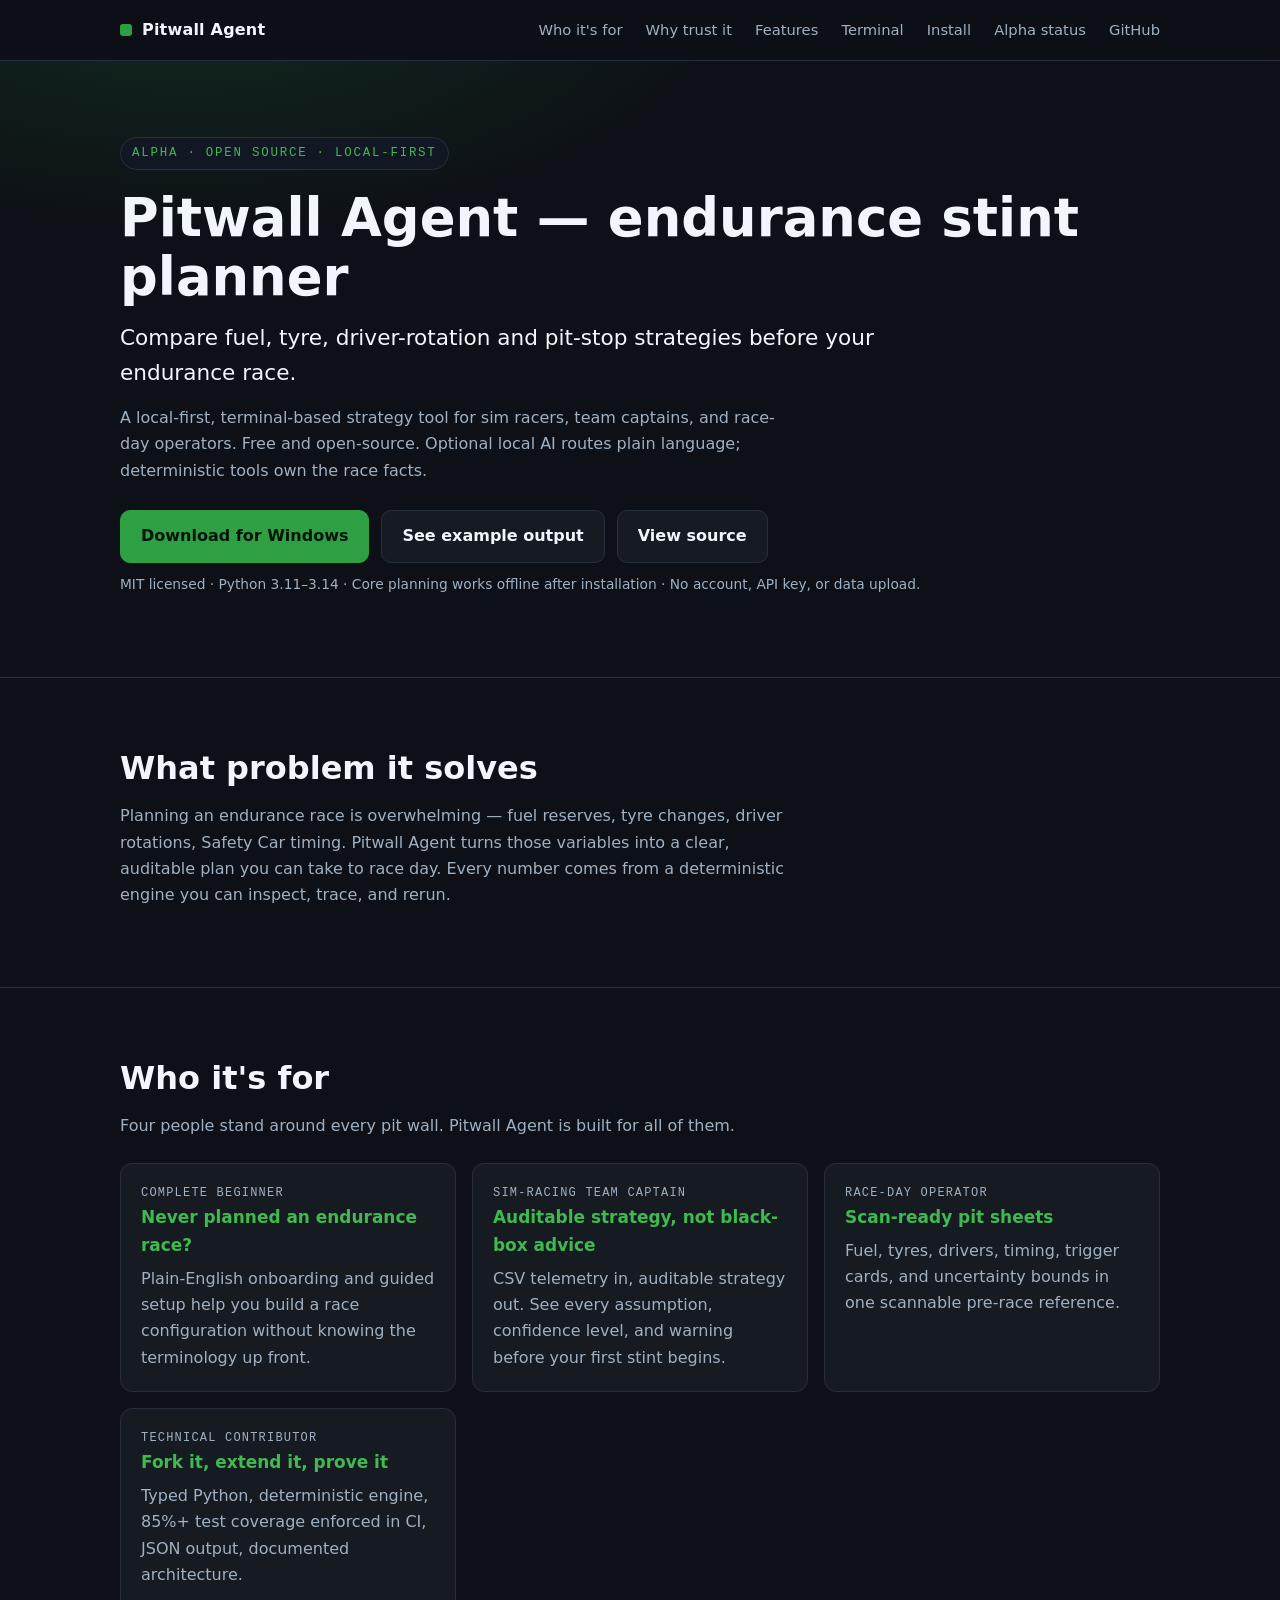
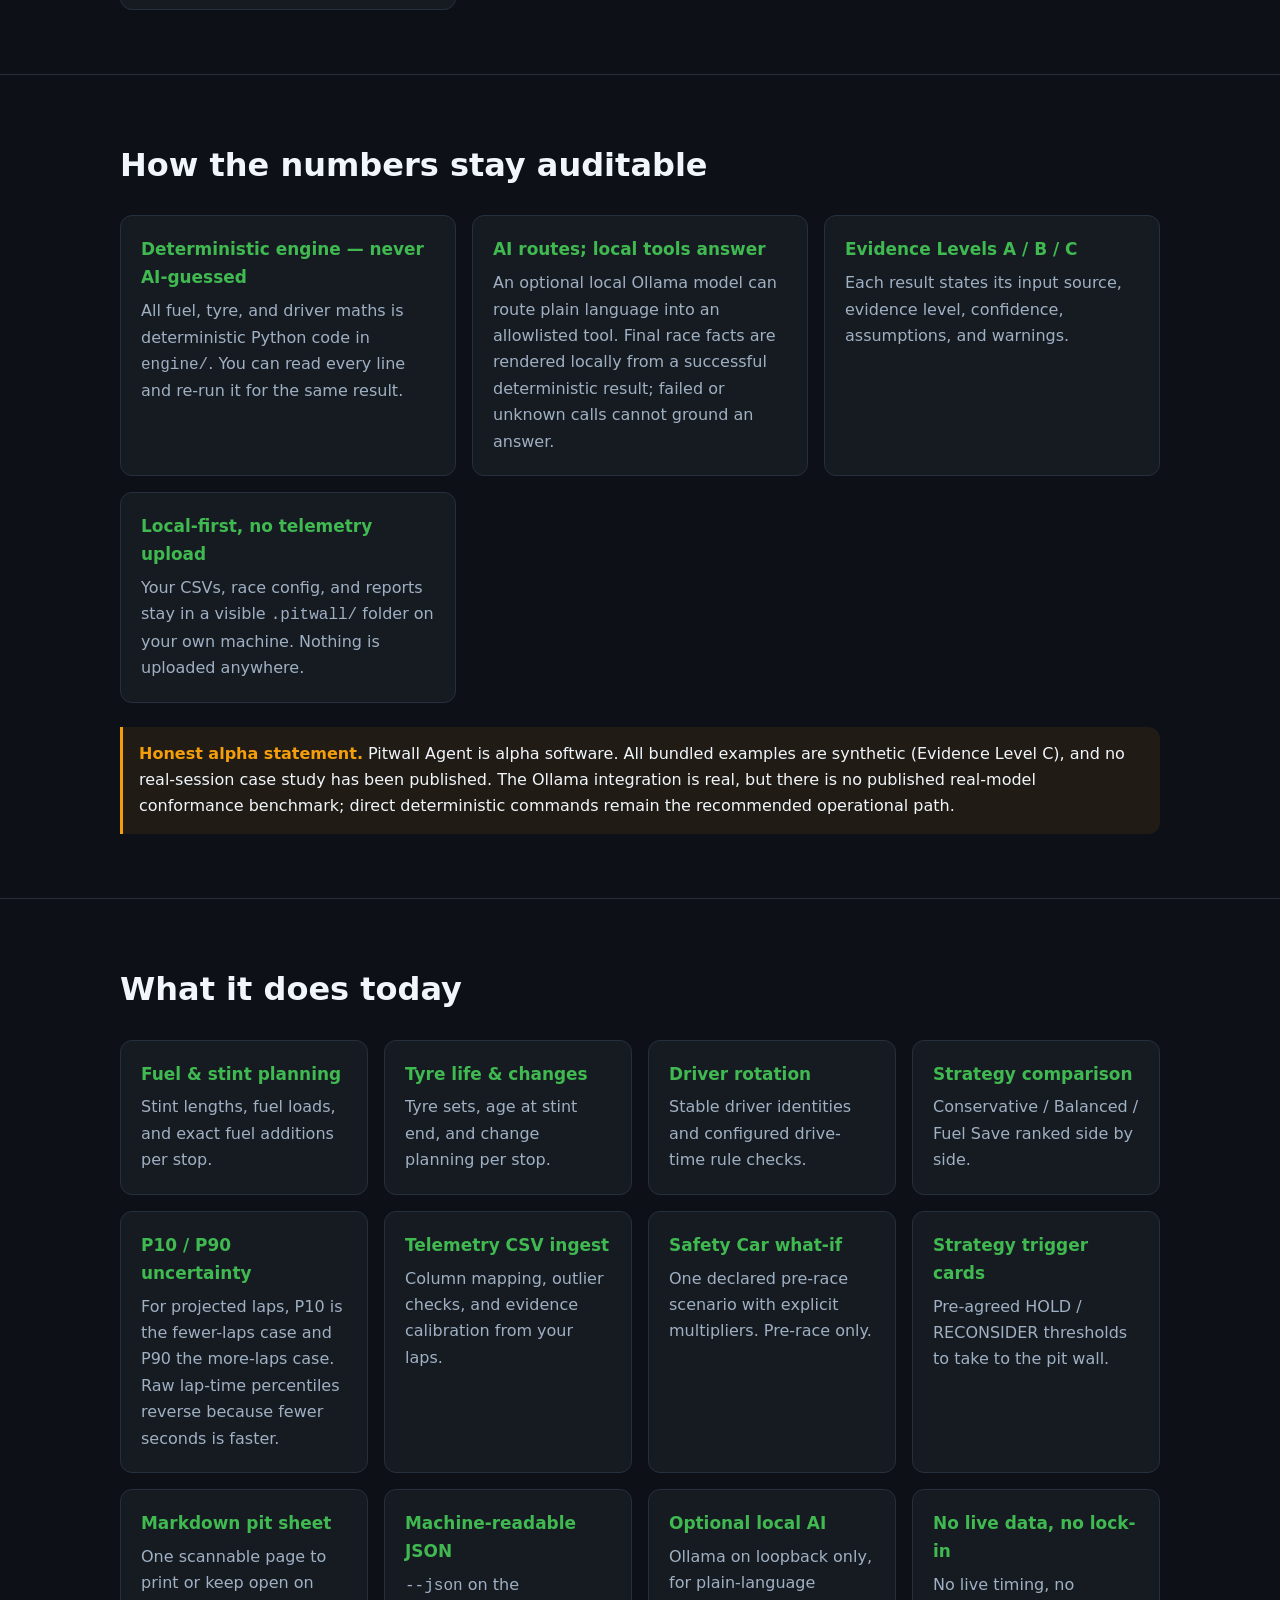
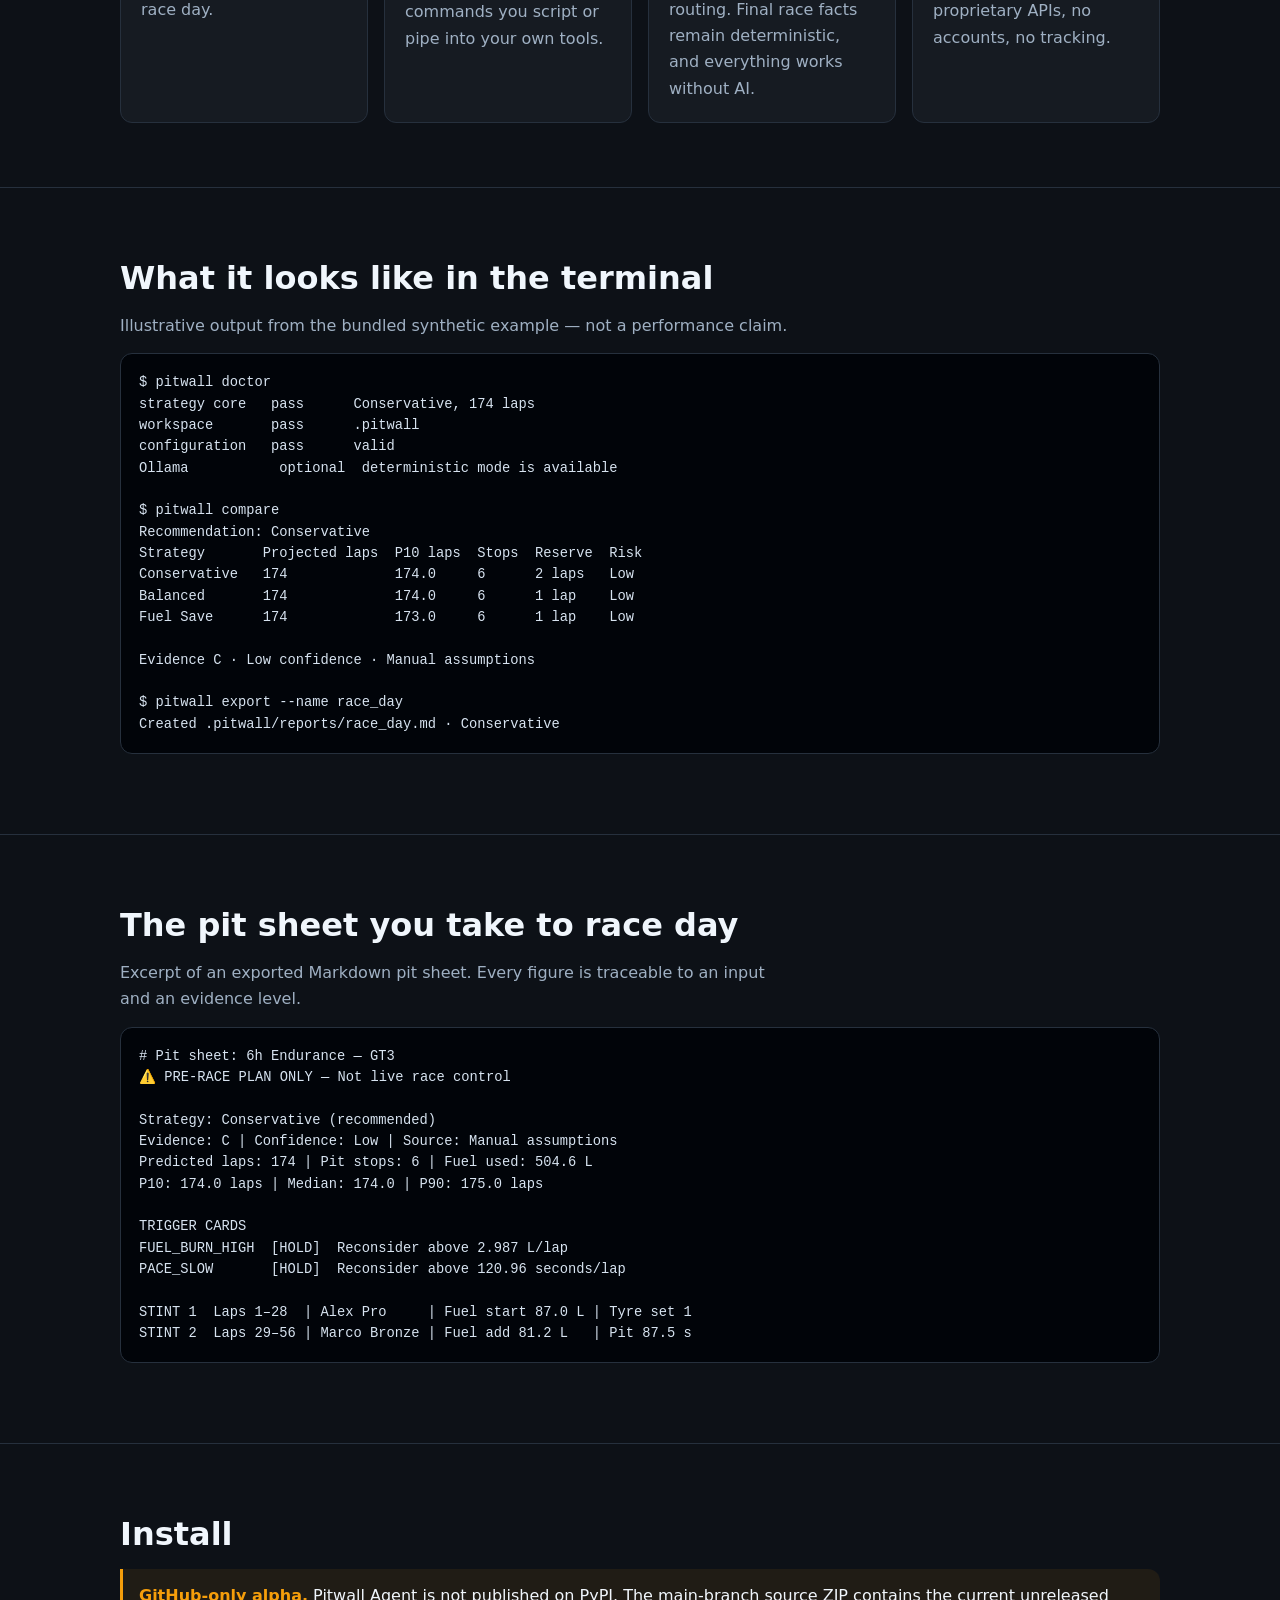
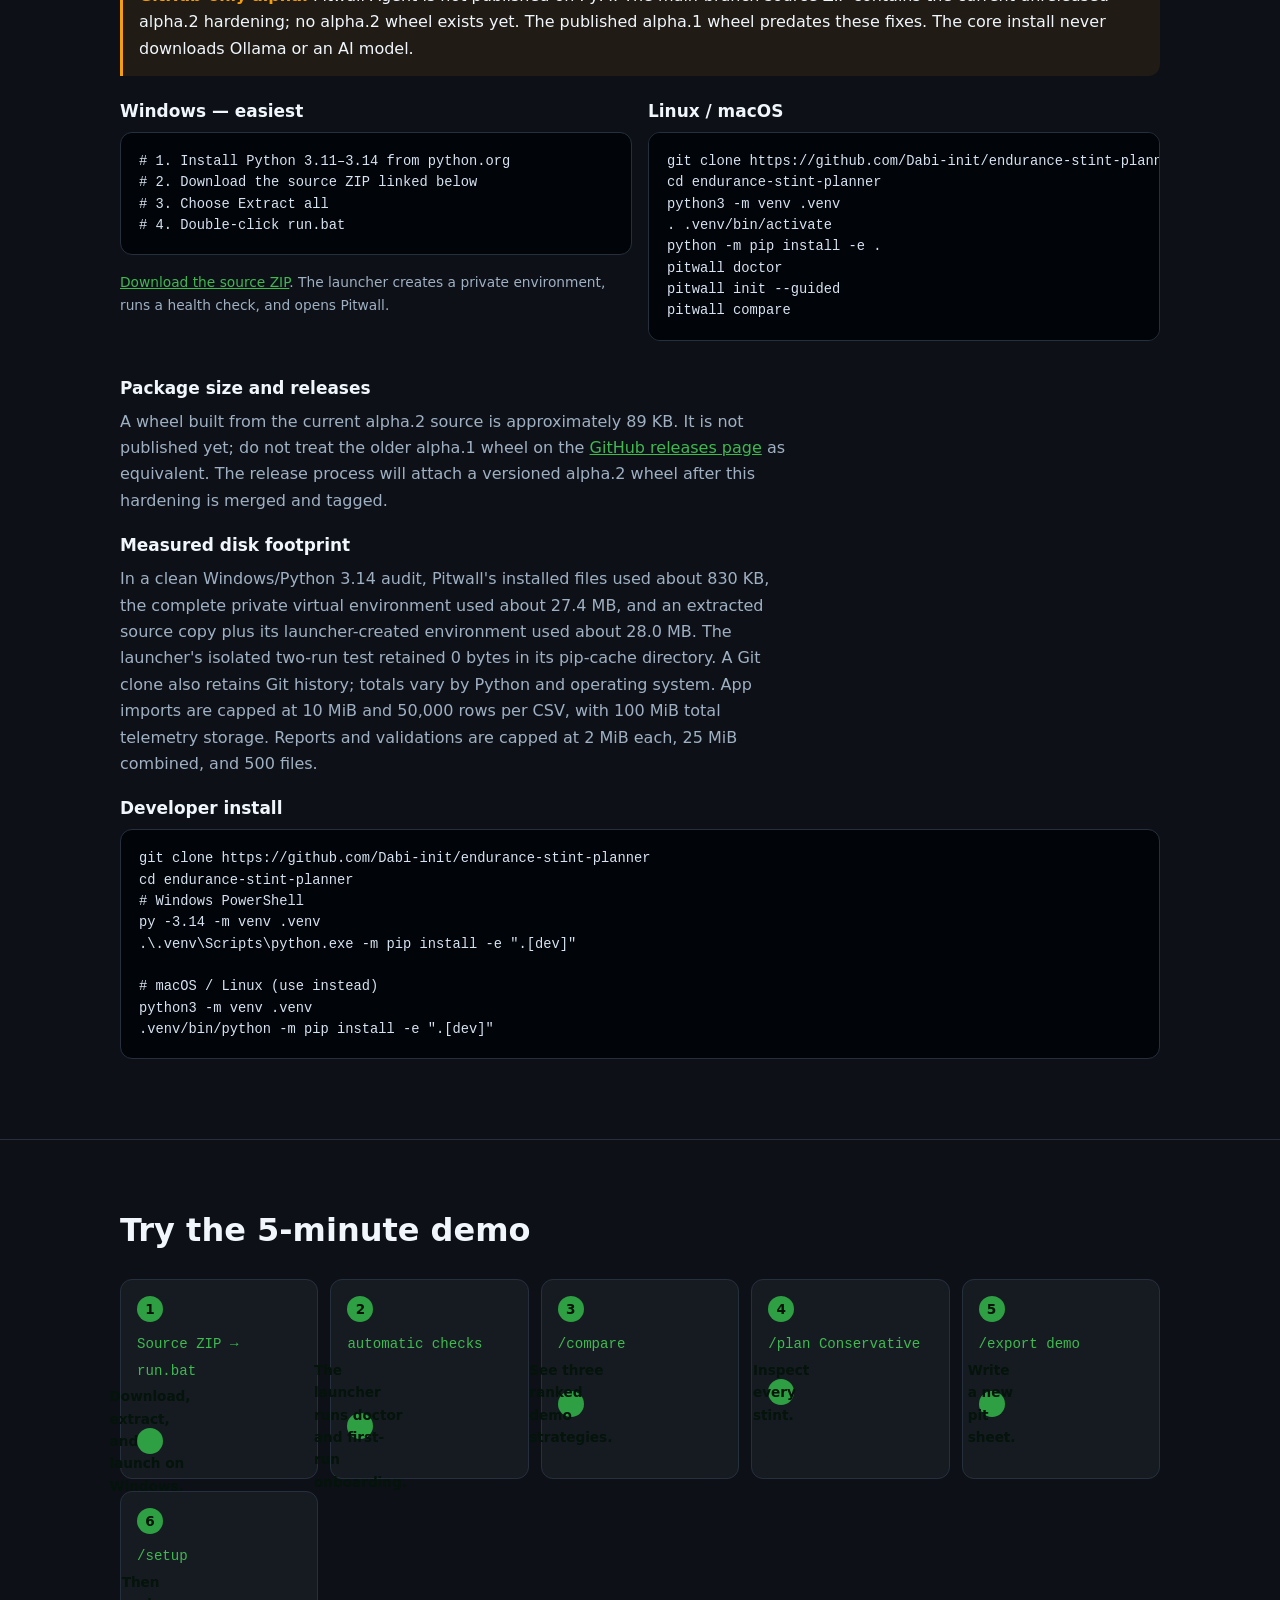
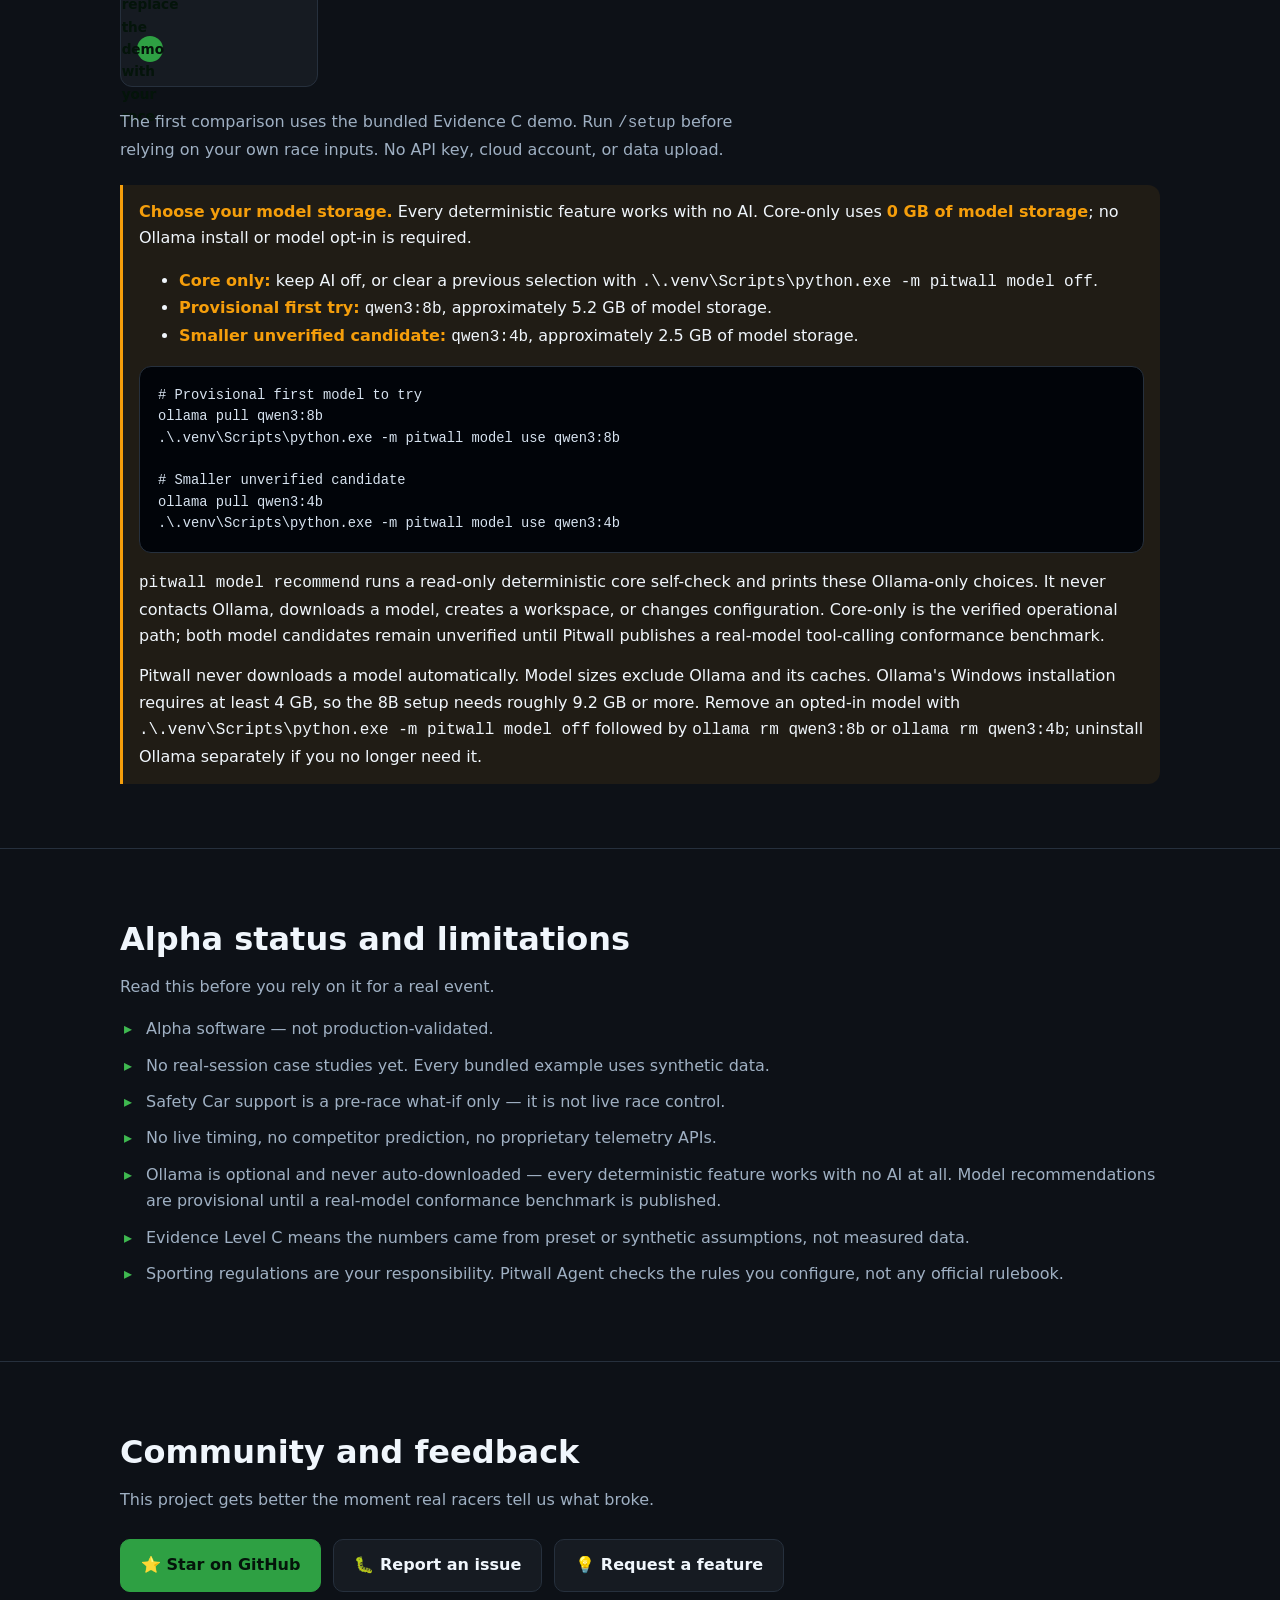
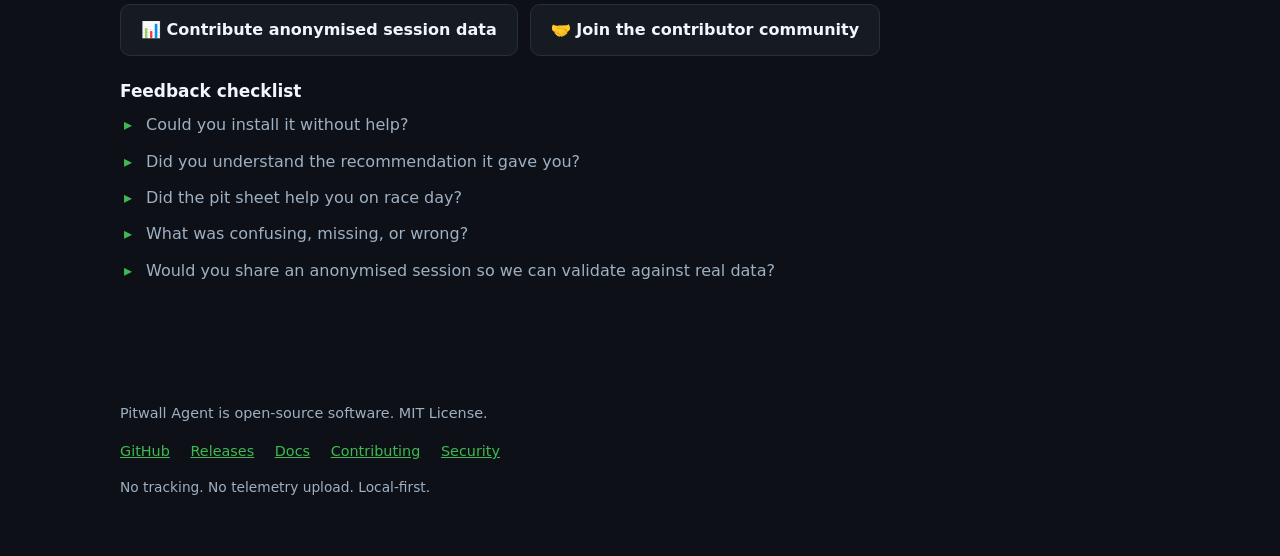
==== commit 9bf56102: "feat: harden Ollama setup and model guidance" ====
--- a/docs/index.html
+++ b/docs/index.html
@@ -341,7 +341,21 @@
     </div>
     <p class="sub">The first comparison uses the bundled Evidence C demo. Run <code>/setup</code> before relying on your own race inputs. No API key, cloud account, or data upload.</p>
     <div class="note" style="margin-top:22px">
-      <p style="margin:0"><strong>Optional AI storage.</strong> Pitwall never downloads a model automatically. The example <code>qwen3:8b</code> model is about 5.2 GB, while Ollama's Windows installation requires at least 4 GB, so budget roughly 9.2 GB or more before caches and other models. From the extracted Windows folder, disable it with <code>.\.venv\Scripts\python.exe -m pitwall model off</code>, then remove the model with <code>ollama rm qwen3:8b</code>; uninstall Ollama separately if you no longer need it.</p>
+      <p><strong>Choose your model storage.</strong> Every deterministic feature works with no AI. Core-only uses <strong>0 GB of model storage</strong>; no Ollama install or model opt-in is required.</p>
+      <ul>
+        <li><strong>Core only:</strong> keep AI off, or clear a previous selection with <code>.\.venv\Scripts\python.exe -m pitwall model off</code>.</li>
+        <li><strong>Provisional first try:</strong> <code>qwen3:8b</code>, approximately 5.2 GB of model storage.</li>
+        <li><strong>Smaller unverified candidate:</strong> <code>qwen3:4b</code>, approximately 2.5 GB of model storage.</li>
+      </ul>
+      <pre><code># Provisional first model to try
+ollama pull qwen3:8b
+.\.venv\Scripts\python.exe -m pitwall model use qwen3:8b
+
+# Smaller unverified candidate
+ollama pull qwen3:4b
+.\.venv\Scripts\python.exe -m pitwall model use qwen3:4b</code></pre>
+      <p><code>pitwall model recommend</code> runs a read-only deterministic core self-check and prints these Ollama-only choices. It never contacts Ollama, downloads a model, creates a workspace, or changes configuration. Core-only is the verified operational path; both model candidates remain unverified until Pitwall publishes a real-model tool-calling conformance benchmark.</p>
+      <p style="margin-bottom:0">Pitwall never downloads a model automatically. Model sizes exclude Ollama and its caches. Ollama's Windows installation requires at least 4 GB, so the 8B setup needs roughly 9.2 GB or more. Remove an opted-in model with <code>.\.venv\Scripts\python.exe -m pitwall model off</code> followed by <code>ollama rm qwen3:8b</code> or <code>ollama rm qwen3:4b</code>; uninstall Ollama separately if you no longer need it.</p>
     </div>
   </div>
 </section>
@@ -356,7 +370,7 @@
       <li>No real-session case studies yet. Every bundled example uses synthetic data.</li>
       <li>Safety Car support is a pre-race what-if only — it is not live race control.</li>
       <li>No live timing, no competitor prediction, no proprietary telemetry APIs.</li>
-      <li>Ollama is optional and never auto-downloaded — every deterministic feature works with no AI at all.</li>
+      <li>Ollama is optional and never auto-downloaded — every deterministic feature works with no AI at all. Model recommendations are provisional until a real-model conformance benchmark is published.</li>
       <li>Evidence Level C means the numbers came from preset or synthetic assumptions, not measured data.</li>
       <li>Sporting regulations are your responsibility. Pitwall Agent checks the rules you configure, not any official rulebook.</li>
     </ul>
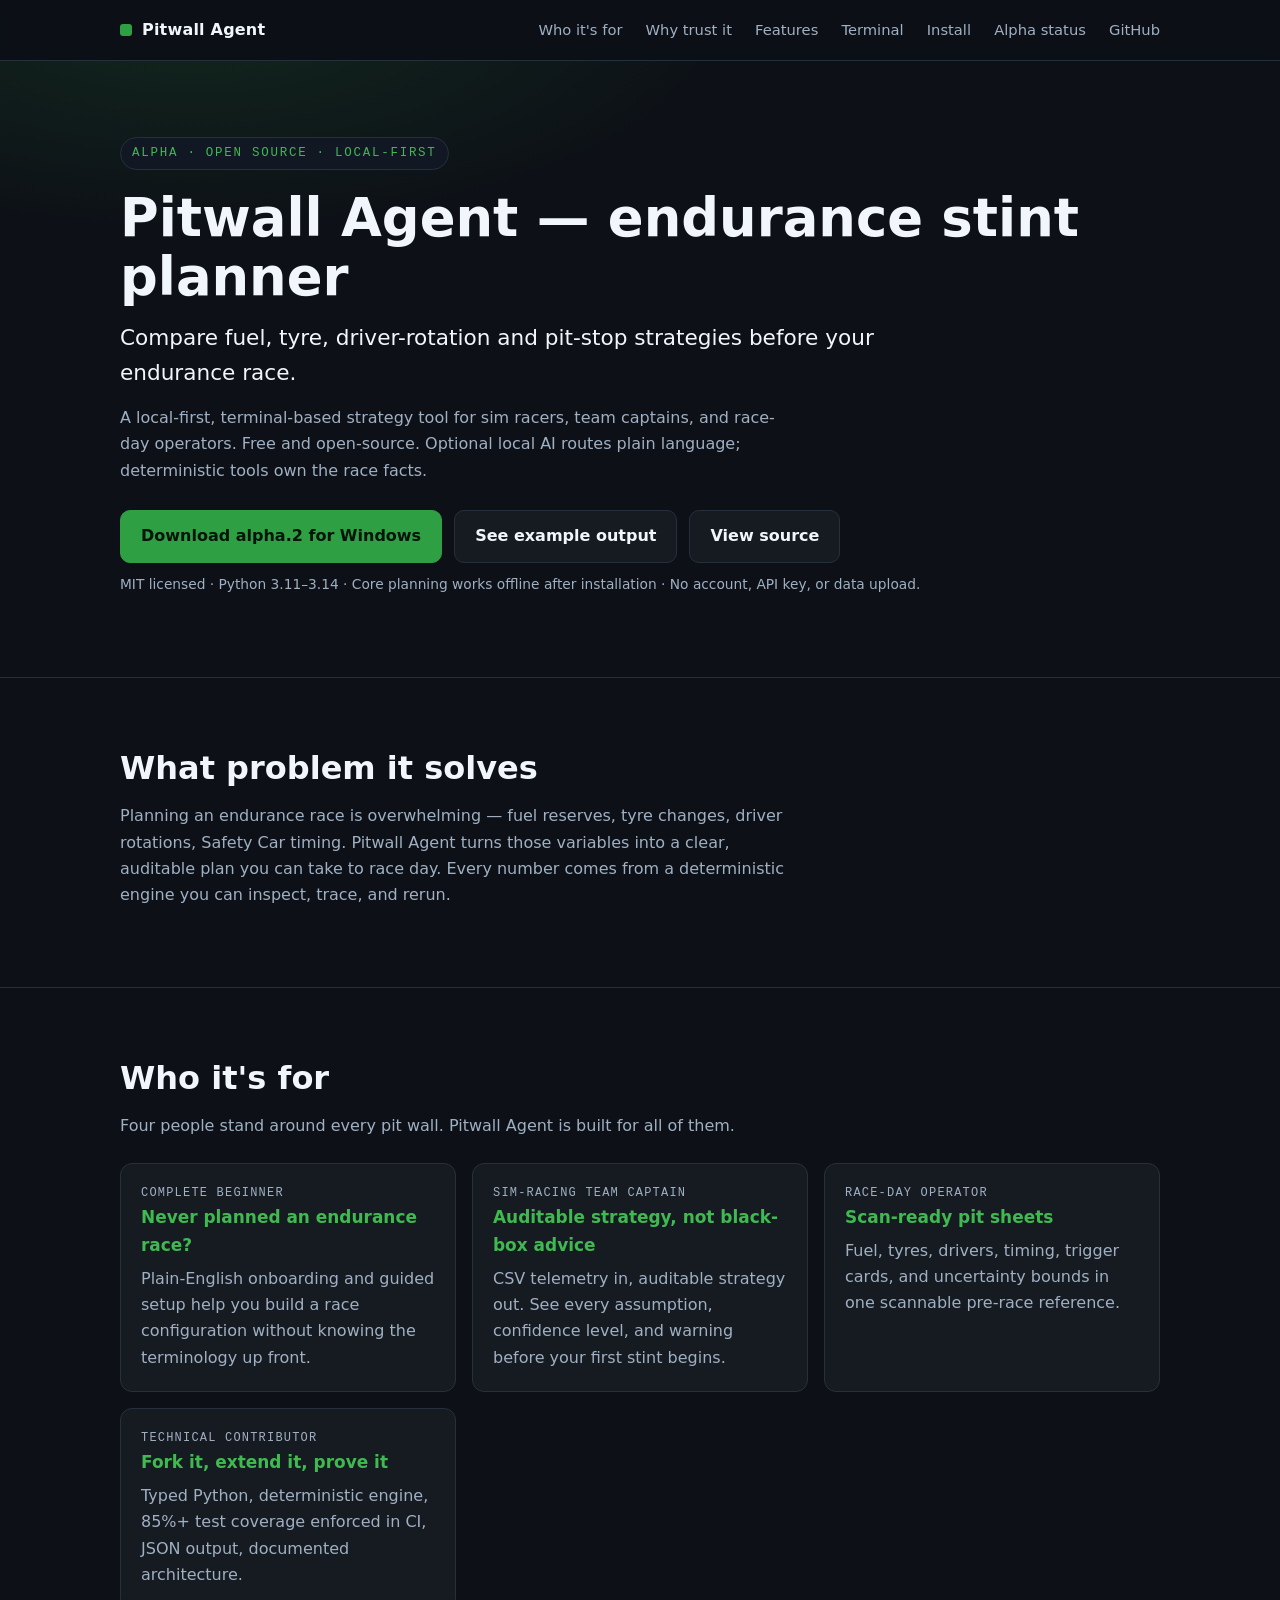
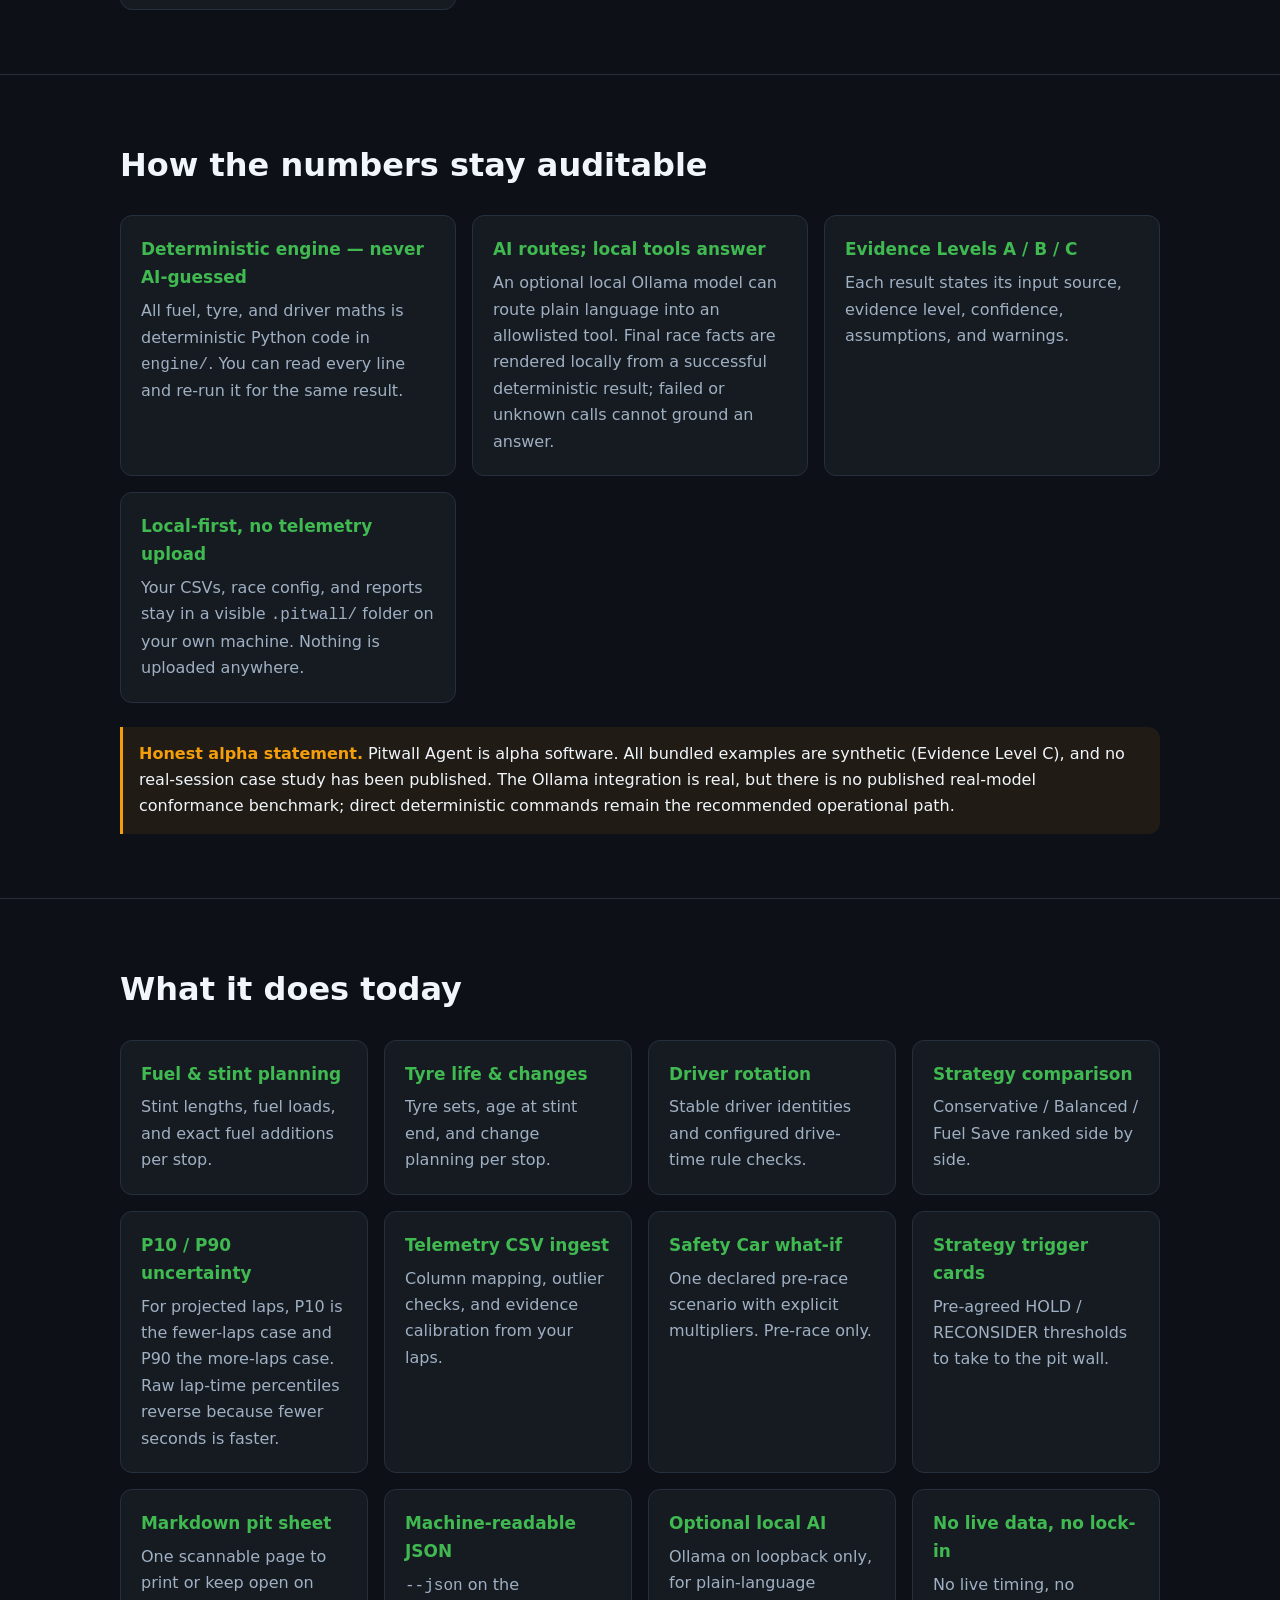
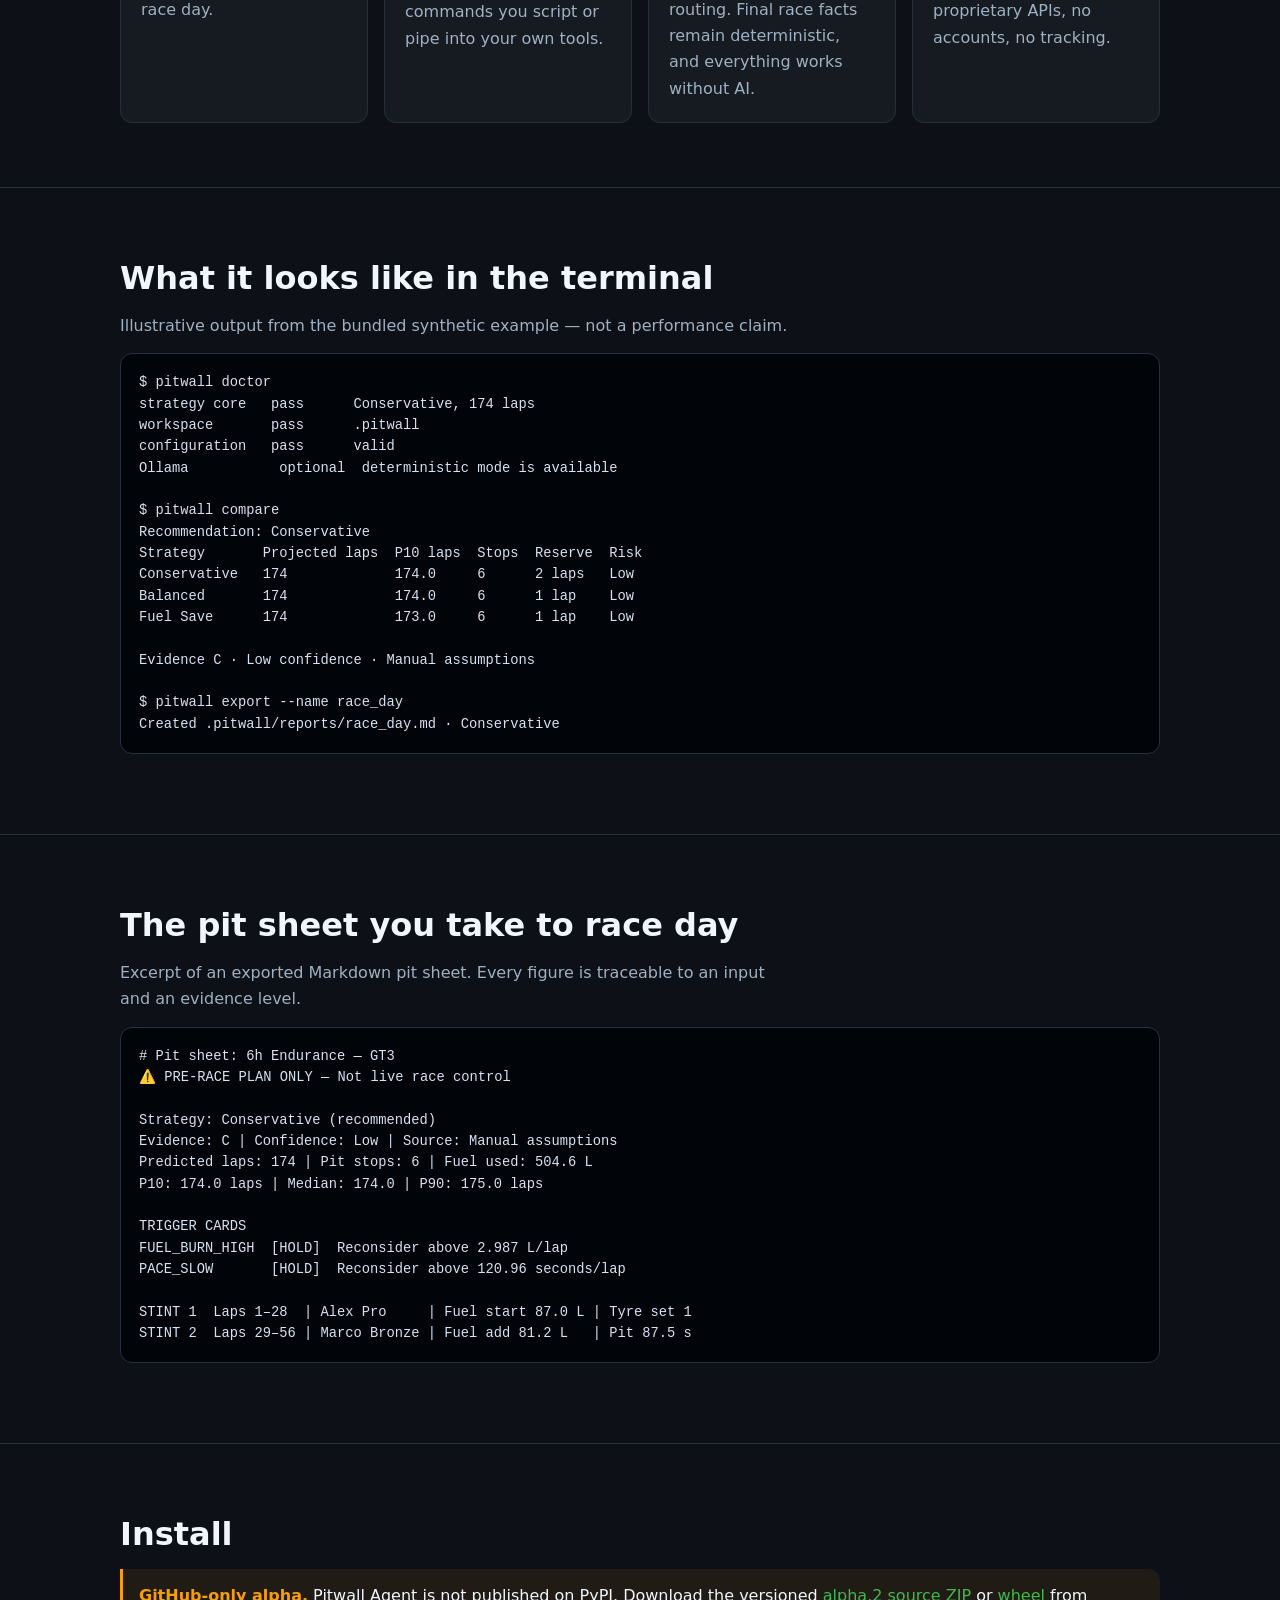
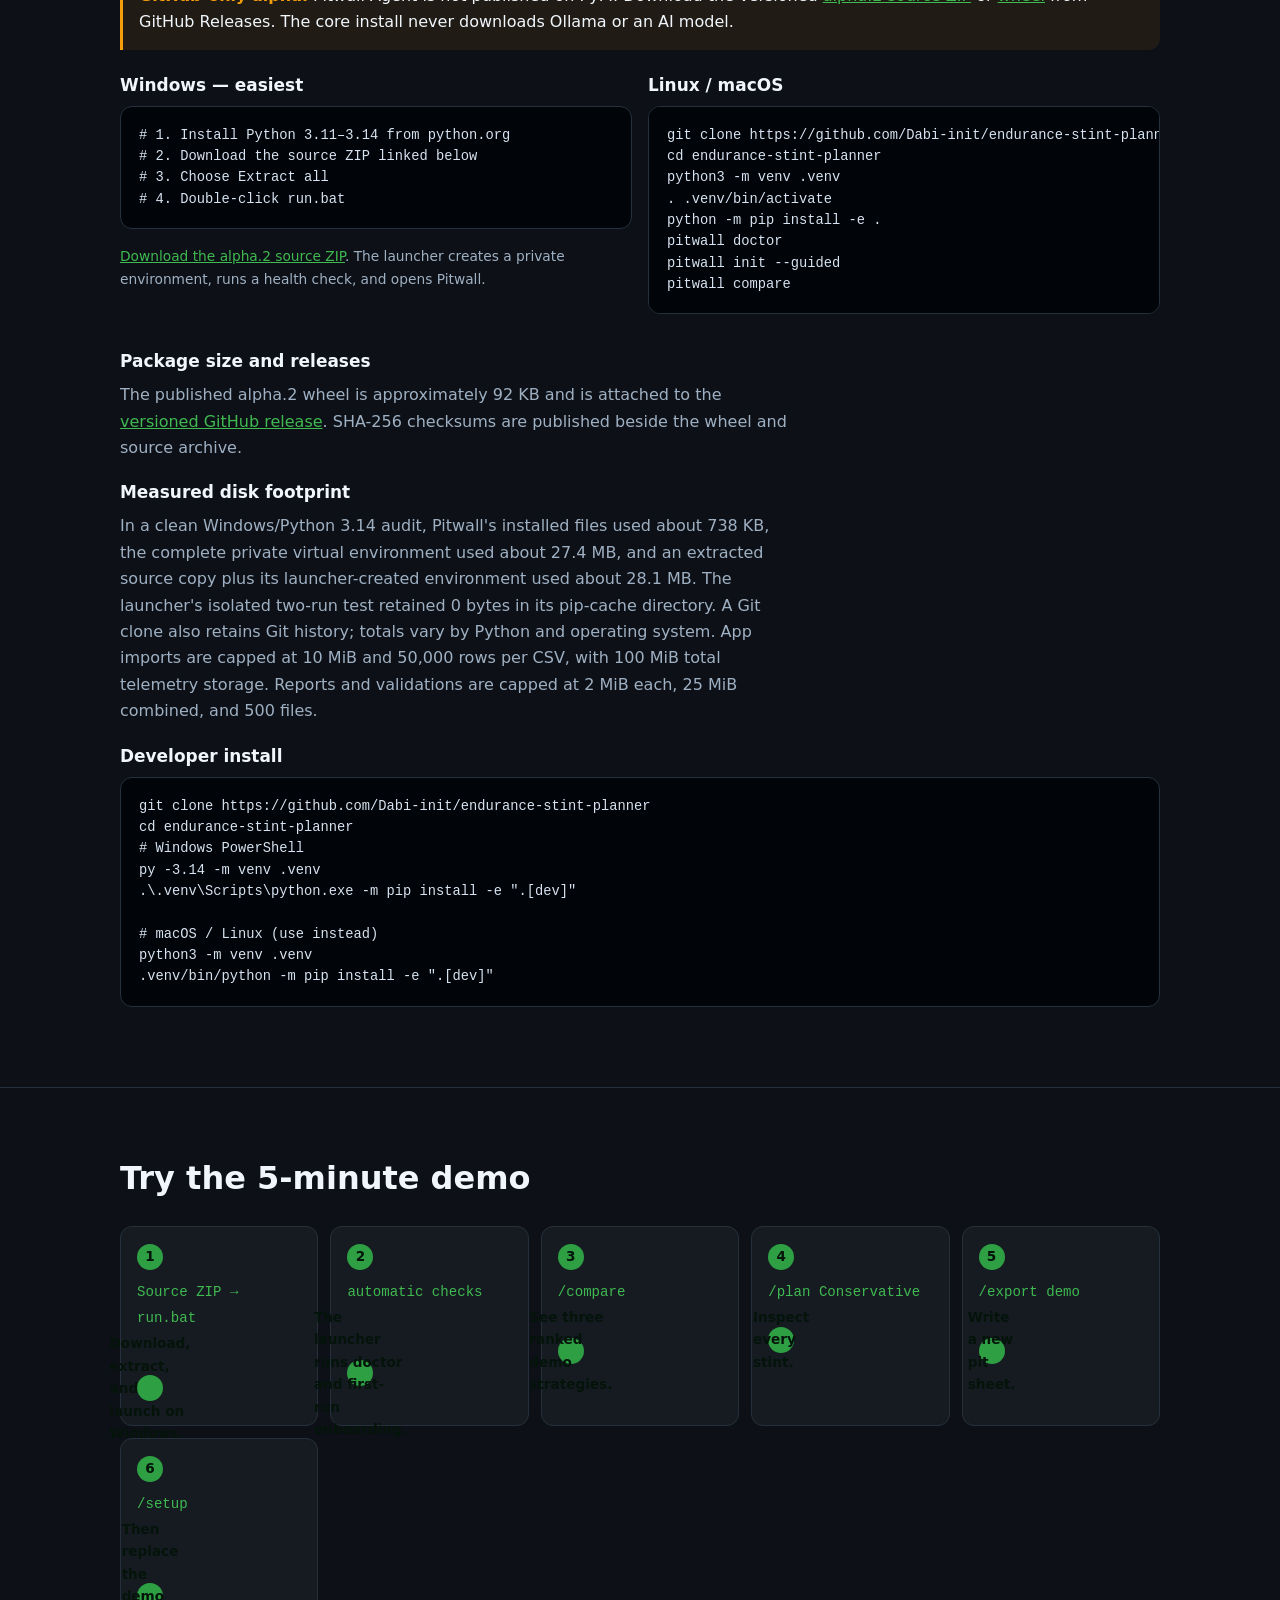
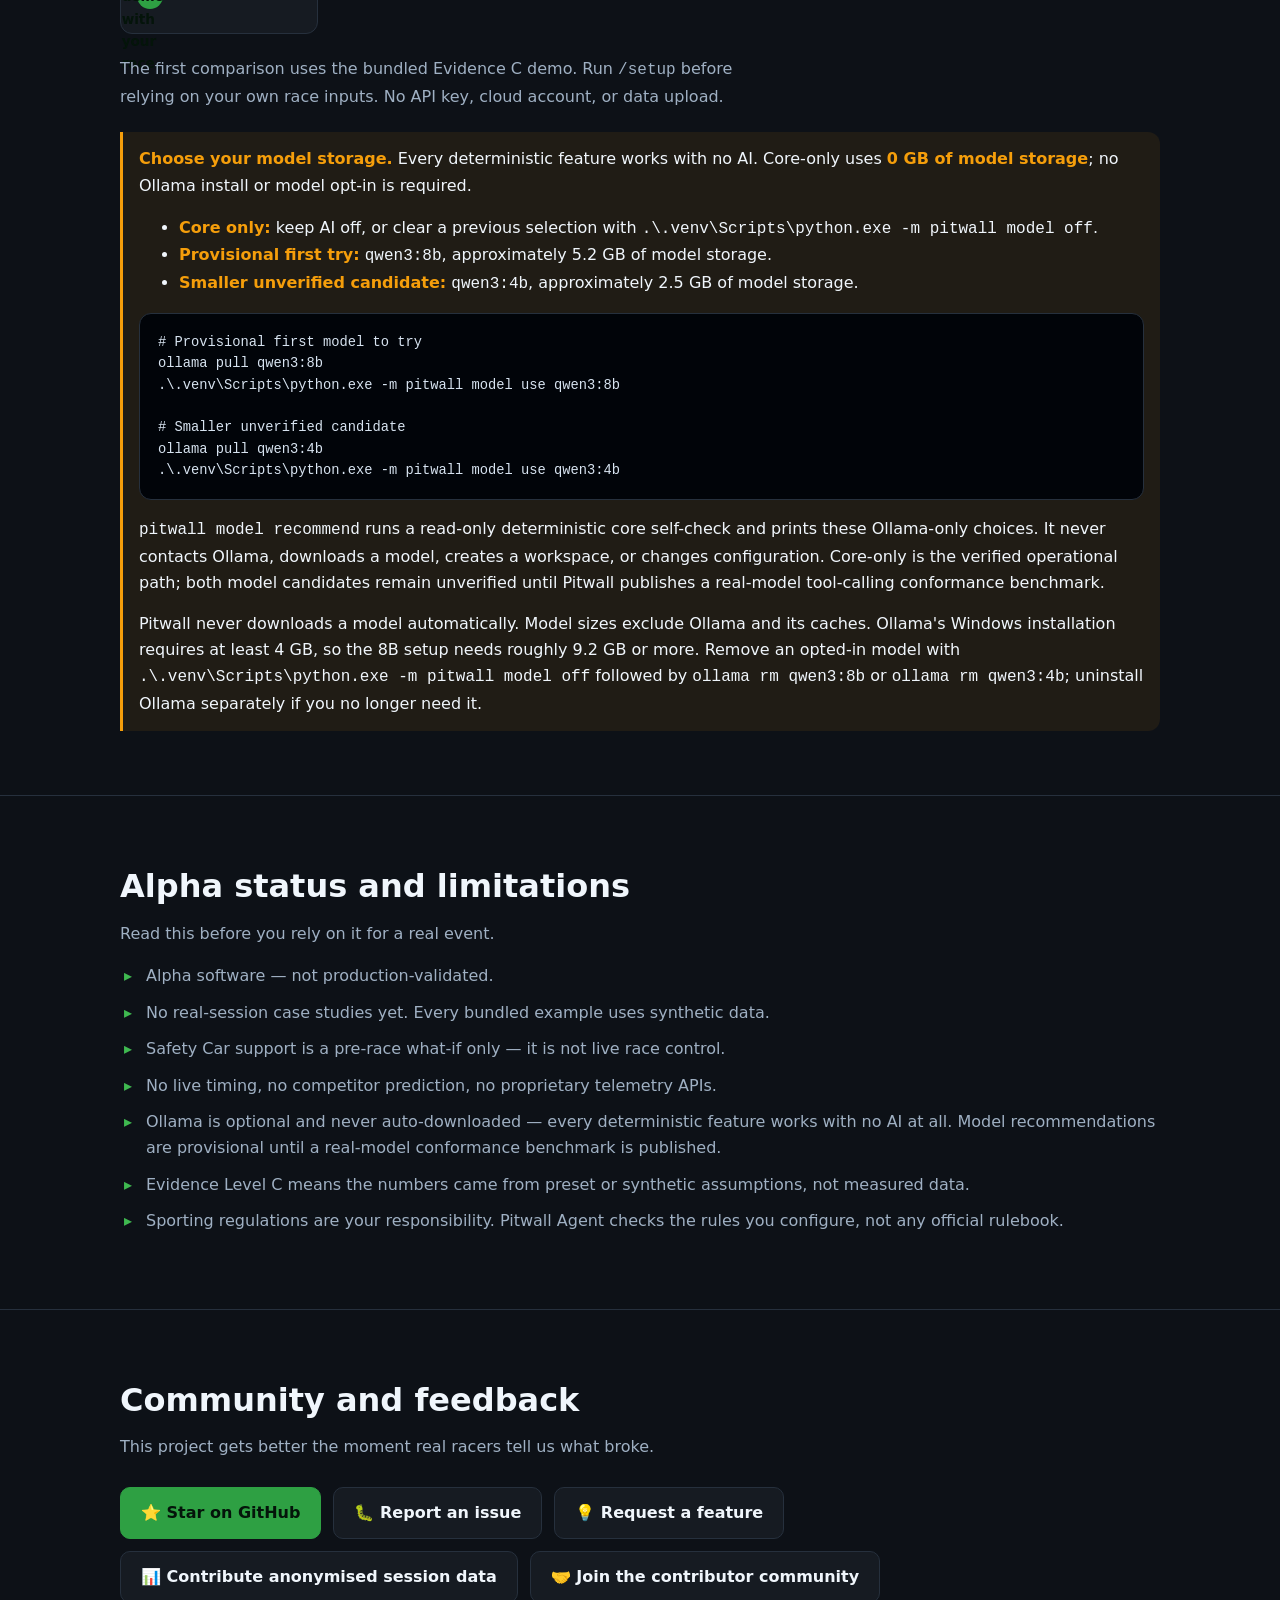
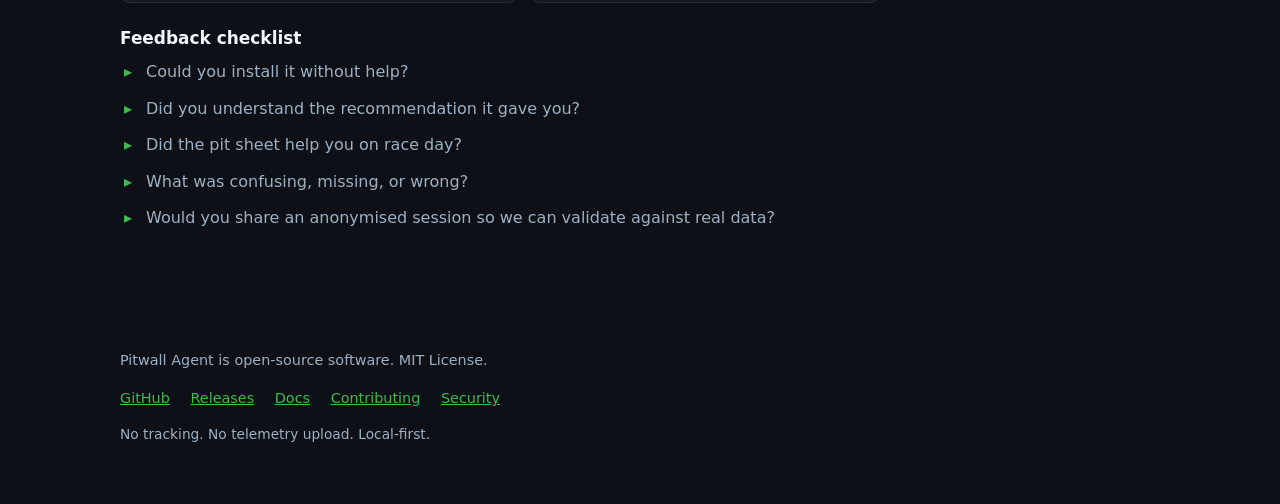
==== commit 7b7a331e: "docs: finalize alpha.2 release metadata" ====
--- a/docs/index.html
+++ b/docs/index.html
@@ -37,7 +37,7 @@
   "softwareVersion": "0.4.0-alpha.2",
   "description": "Open-source endurance stint planner with deterministic fuel, tyre, driver-rotation and pit-stop strategy. Optional local Ollama routing; no cloud upload.",
   "url": "https://dabi-init.github.io/endurance-stint-planner/",
-  "downloadUrl": "https://github.com/Dabi-init/endurance-stint-planner/archive/refs/heads/main.zip",
+  "downloadUrl": "https://github.com/Dabi-init/endurance-stint-planner/archive/refs/tags/v0.4.0-alpha.2.zip",
   "codeRepository": "https://github.com/Dabi-init/endurance-stint-planner",
   "programmingLanguage": "Python",
   "license": "https://github.com/Dabi-init/endurance-stint-planner/blob/main/LICENSE",
@@ -140,7 +140,7 @@
     <p class="lead">Compare fuel, tyre, driver-rotation and pit-stop strategies before your endurance race.</p>
     <p class="sub">A local-first, terminal-based strategy tool for sim racers, team captains, and race-day operators. Free and open-source. Optional local AI routes plain language; deterministic tools own the race facts.</p>
     <div class="cta">
-      <a class="btn primary" href="https://github.com/Dabi-init/endurance-stint-planner/archive/refs/heads/main.zip">Download for Windows</a>
+      <a class="btn primary" href="https://github.com/Dabi-init/endurance-stint-planner/archive/refs/tags/v0.4.0-alpha.2.zip">Download alpha.2 for Windows</a>
       <a class="btn" href="#demo">See example output</a>
       <a class="btn" href="https://github.com/Dabi-init/endurance-stint-planner">View source</a>
     </div>
@@ -287,7 +287,7 @@
   <div class="wrap">
     <h2>Install</h2>
     <div class="note" style="margin-bottom:22px">
-      <p style="margin:0"><strong>GitHub-only alpha.</strong> Pitwall Agent is not published on PyPI. The main-branch source ZIP contains the current unreleased alpha.2 hardening; no alpha.2 wheel exists yet. The published alpha.1 wheel predates these fixes. The core install never downloads Ollama or an AI model.</p>
+      <p style="margin:0"><strong>GitHub-only alpha.</strong> Pitwall Agent is not published on PyPI. Download the versioned <a href="https://github.com/Dabi-init/endurance-stint-planner/archive/refs/tags/v0.4.0-alpha.2.zip">alpha.2 source ZIP</a> or <a href="https://github.com/Dabi-init/endurance-stint-planner/releases/download/v0.4.0-alpha.2/pitwall_agent-0.4.0a2-py3-none-any.whl">wheel</a> from GitHub Releases. The core install never downloads Ollama or an AI model.</p>
     </div>
     <div class="grid g2">
       <div>
@@ -296,7 +296,7 @@
 # 2. Download the source ZIP linked below
 # 3. Choose Extract all
 # 4. Double-click run.bat</code></pre>
-        <p class="small"><a href="https://github.com/Dabi-init/endurance-stint-planner/archive/refs/heads/main.zip">Download the source ZIP</a>. The launcher creates a private environment, runs a health check, and opens Pitwall.</p>
+        <p class="small"><a href="https://github.com/Dabi-init/endurance-stint-planner/archive/refs/tags/v0.4.0-alpha.2.zip">Download the alpha.2 source ZIP</a>. The launcher creates a private environment, runs a health check, and opens Pitwall.</p>
       </div>
       <div>
         <h3>Linux / macOS</h3>
@@ -311,9 +311,9 @@
       </div>
     </div>
     <h3 style="margin-top:18px">Package size and releases</h3>
-    <p class="sub">A wheel built from the current alpha.2 source is approximately 89 KB. It is not published yet; do not treat the older alpha.1 wheel on the <a href="https://github.com/Dabi-init/endurance-stint-planner/releases">GitHub releases page</a> as equivalent. The release process will attach a versioned alpha.2 wheel after this hardening is merged and tagged.</p>
+    <p class="sub">The published alpha.2 wheel is approximately 92 KB and is attached to the <a href="https://github.com/Dabi-init/endurance-stint-planner/releases/tag/v0.4.0-alpha.2">versioned GitHub release</a>. SHA-256 checksums are published beside the wheel and source archive.</p>
     <h3 style="margin-top:18px">Measured disk footprint</h3>
-    <p class="sub">In a clean Windows/Python 3.14 audit, Pitwall's installed files used about 830 KB, the complete private virtual environment used about 27.4 MB, and an extracted source copy plus its launcher-created environment used about 28.0 MB. The launcher's isolated two-run test retained 0 bytes in its pip-cache directory. A Git clone also retains Git history; totals vary by Python and operating system. App imports are capped at 10 MiB and 50,000 rows per CSV, with 100 MiB total telemetry storage. Reports and validations are capped at 2 MiB each, 25 MiB combined, and 500 files.</p>
+    <p class="sub">In a clean Windows/Python 3.14 audit, Pitwall's installed files used about 738 KB, the complete private virtual environment used about 27.4 MB, and an extracted source copy plus its launcher-created environment used about 28.1 MB. The launcher's isolated two-run test retained 0 bytes in its pip-cache directory. A Git clone also retains Git history; totals vary by Python and operating system. App imports are capped at 10 MiB and 50,000 rows per CSV, with 100 MiB total telemetry storage. Reports and validations are capped at 2 MiB each, 25 MiB combined, and 500 files.</p>
     <h3 style="margin-top:18px">Developer install</h3>
     <pre><code>git clone https://github.com/Dabi-init/endurance-stint-planner
 cd endurance-stint-planner
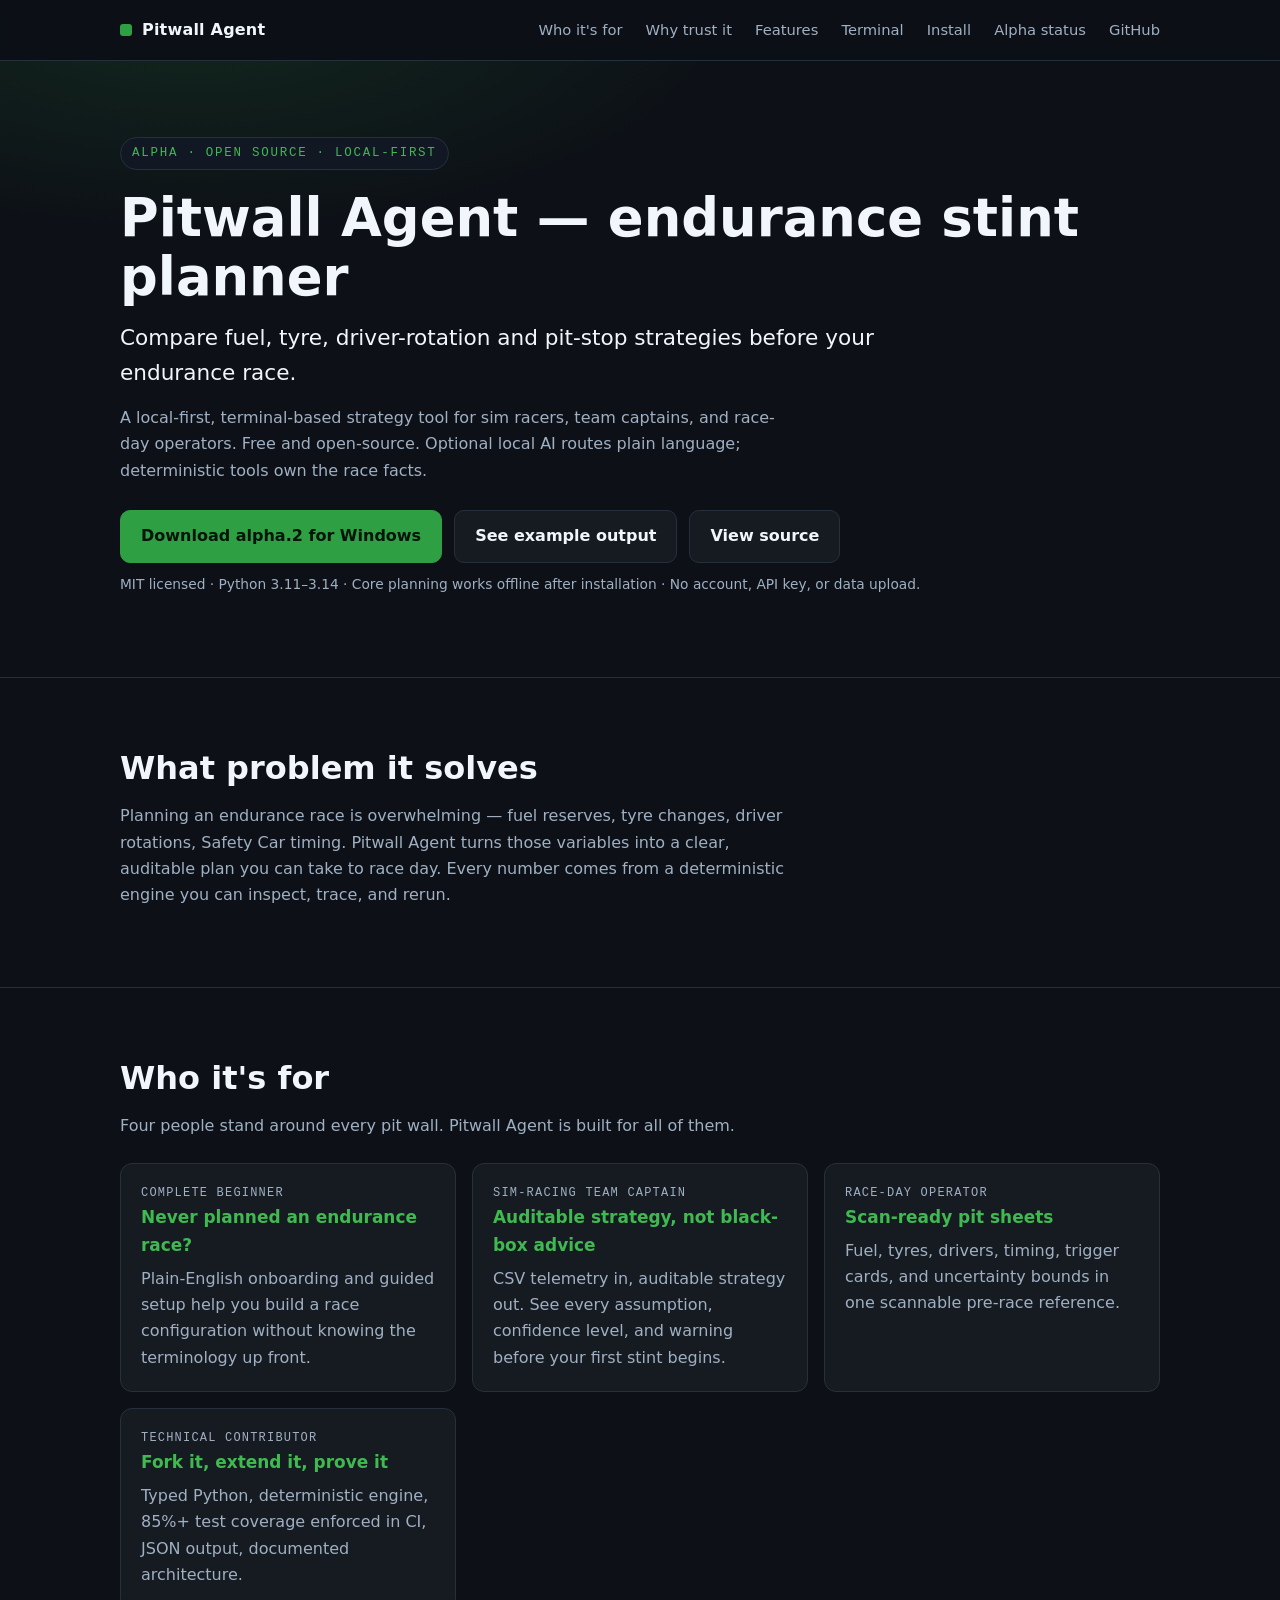
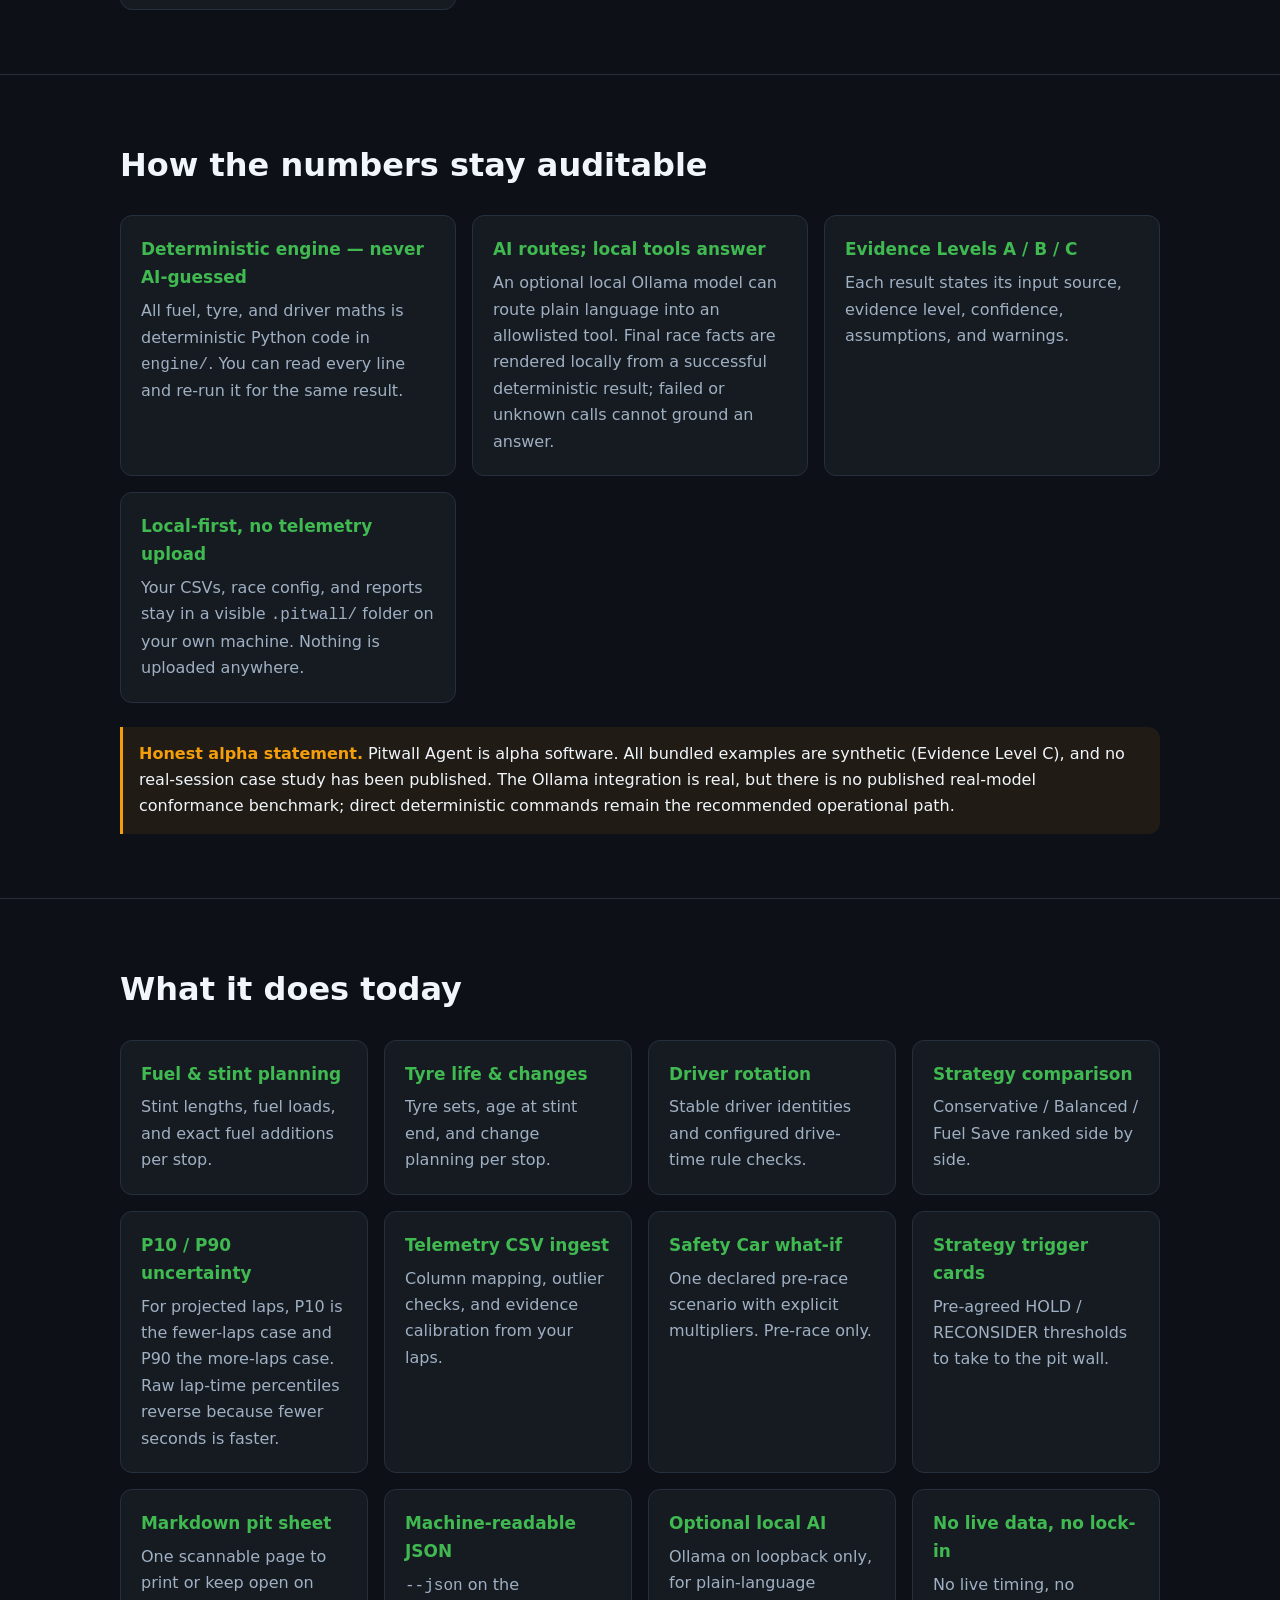
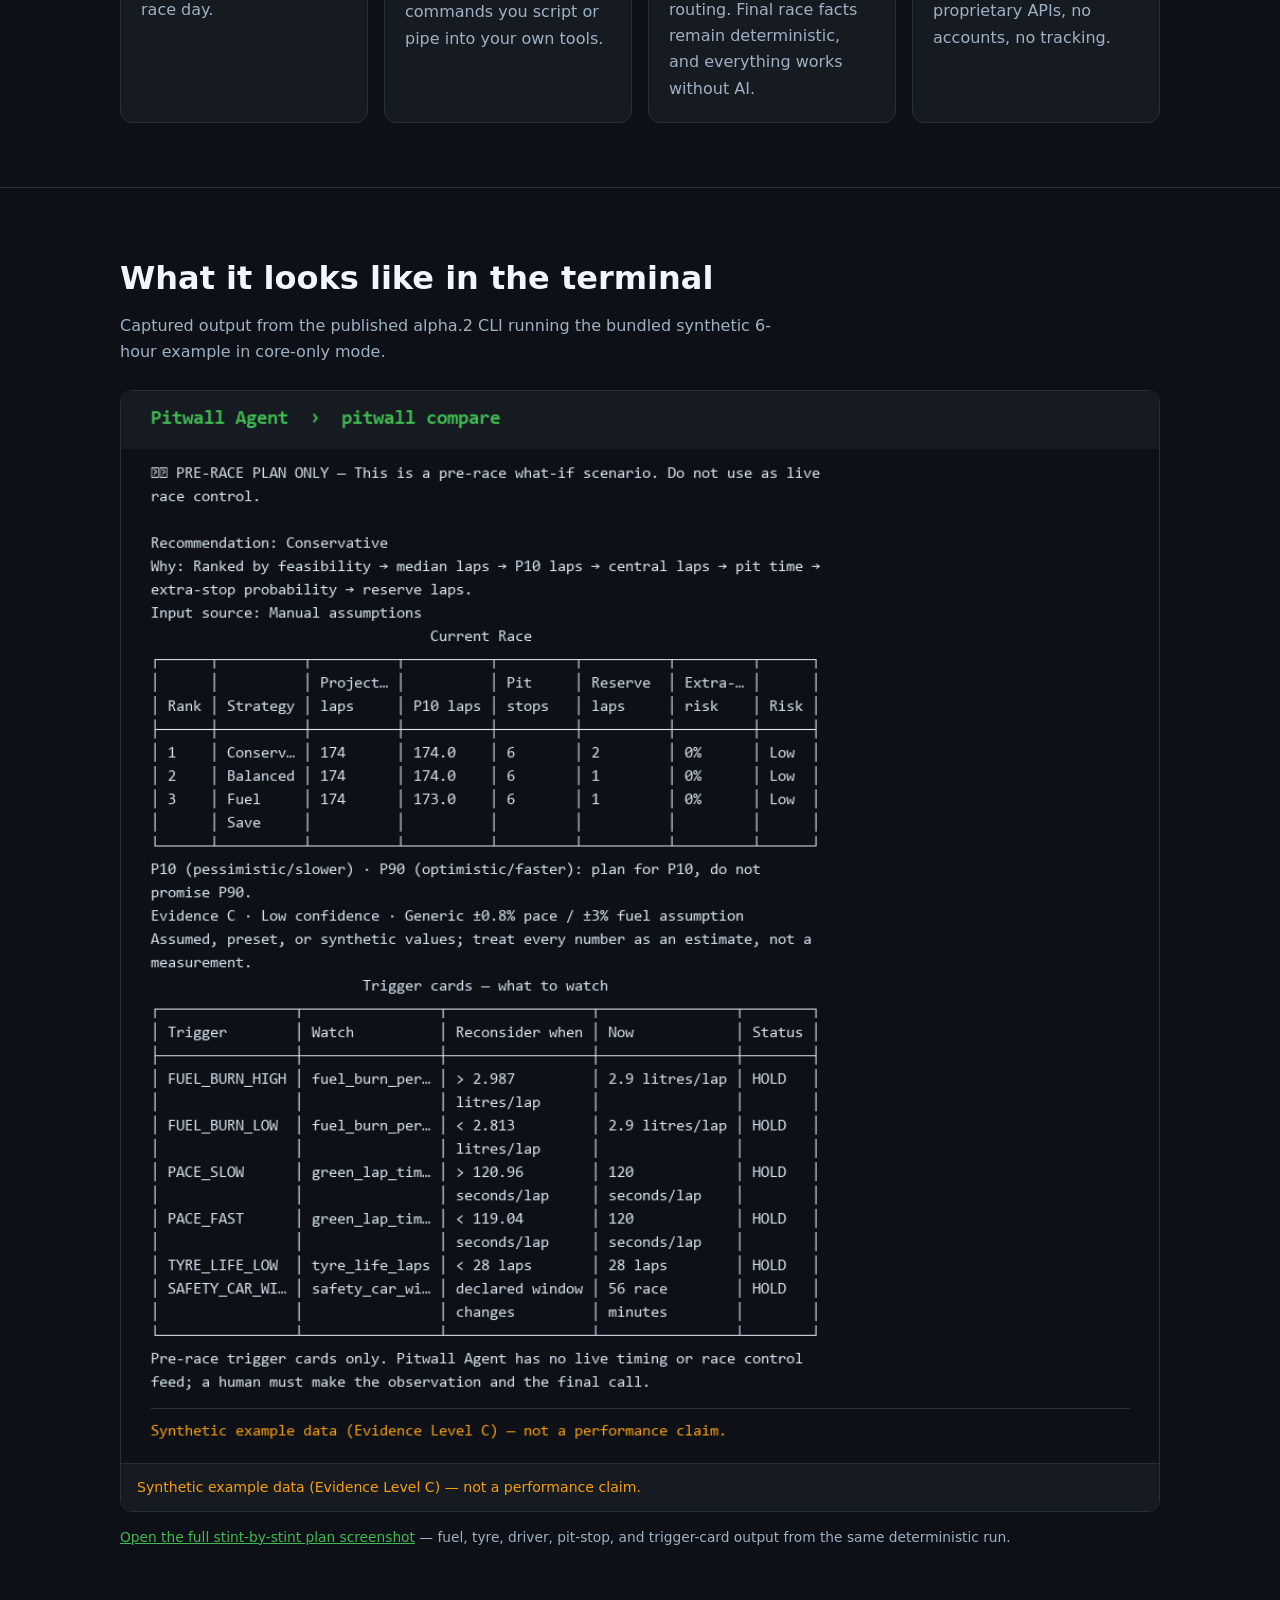
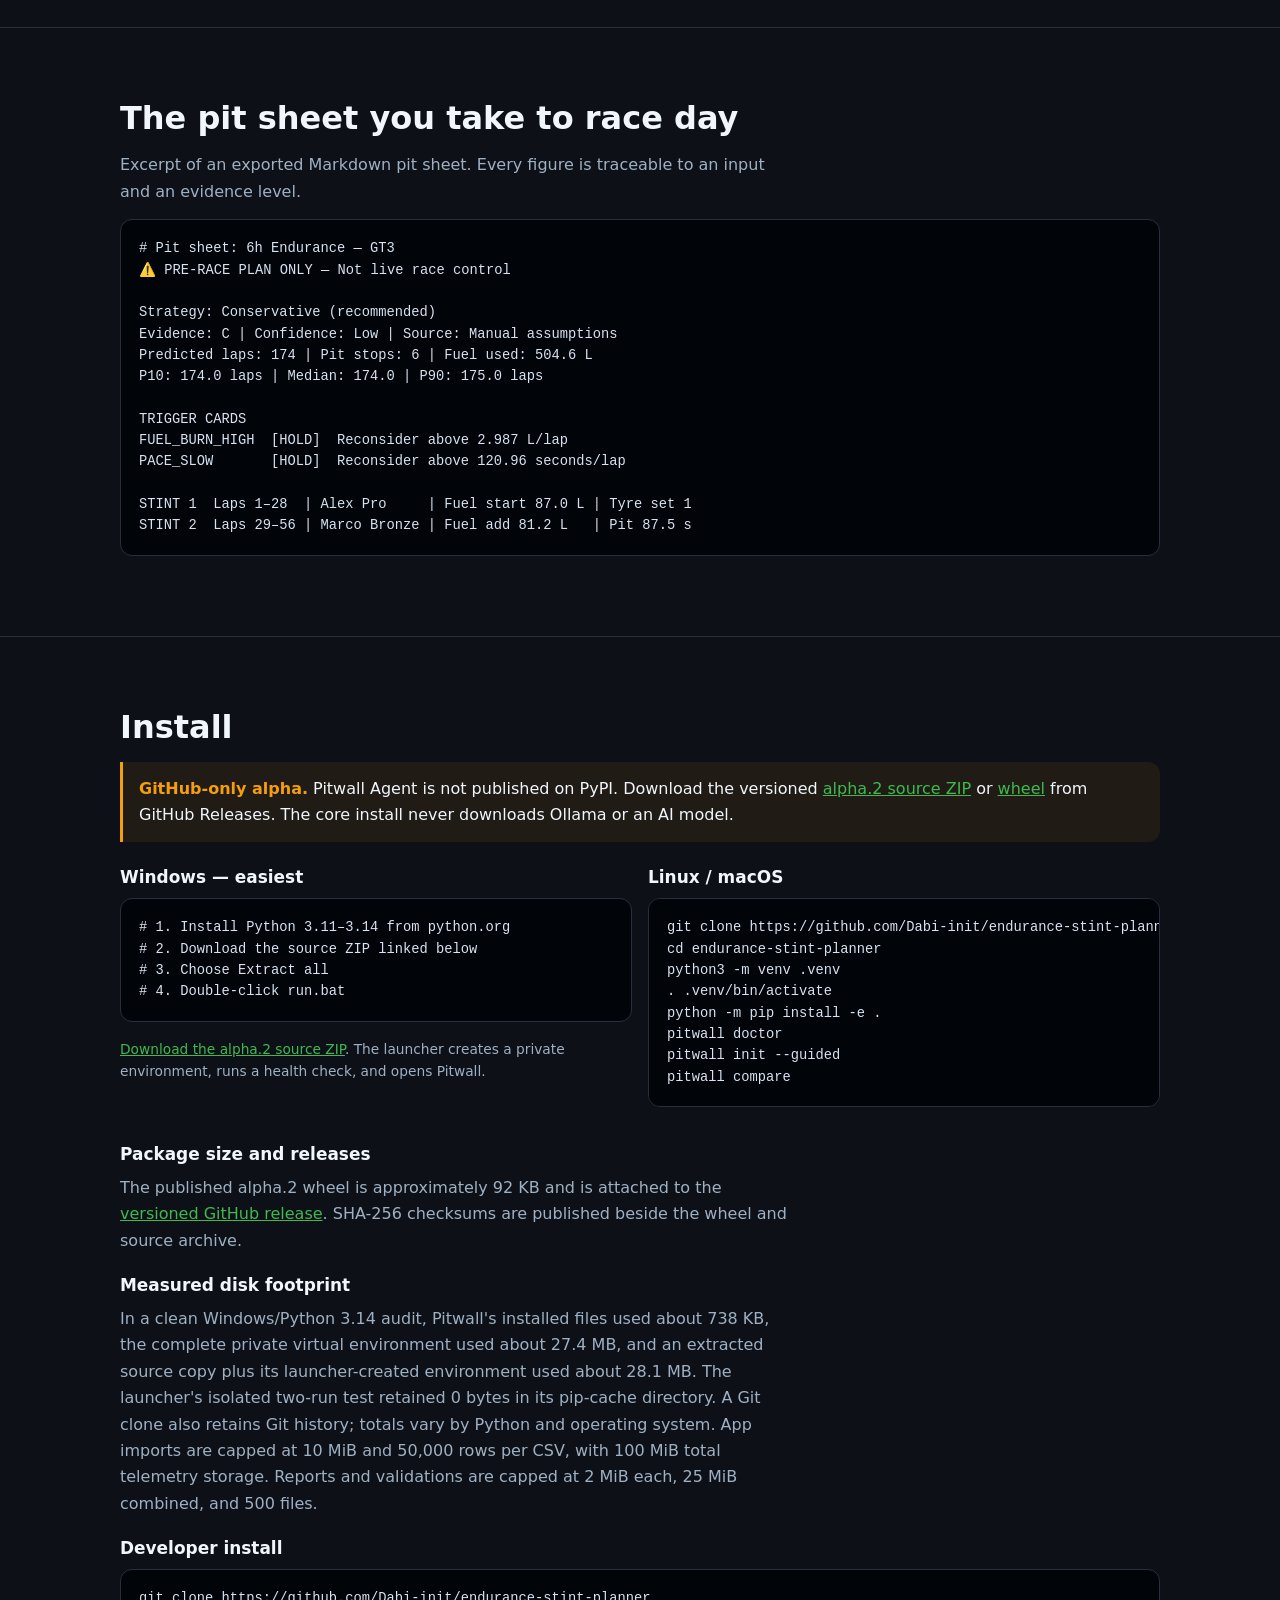
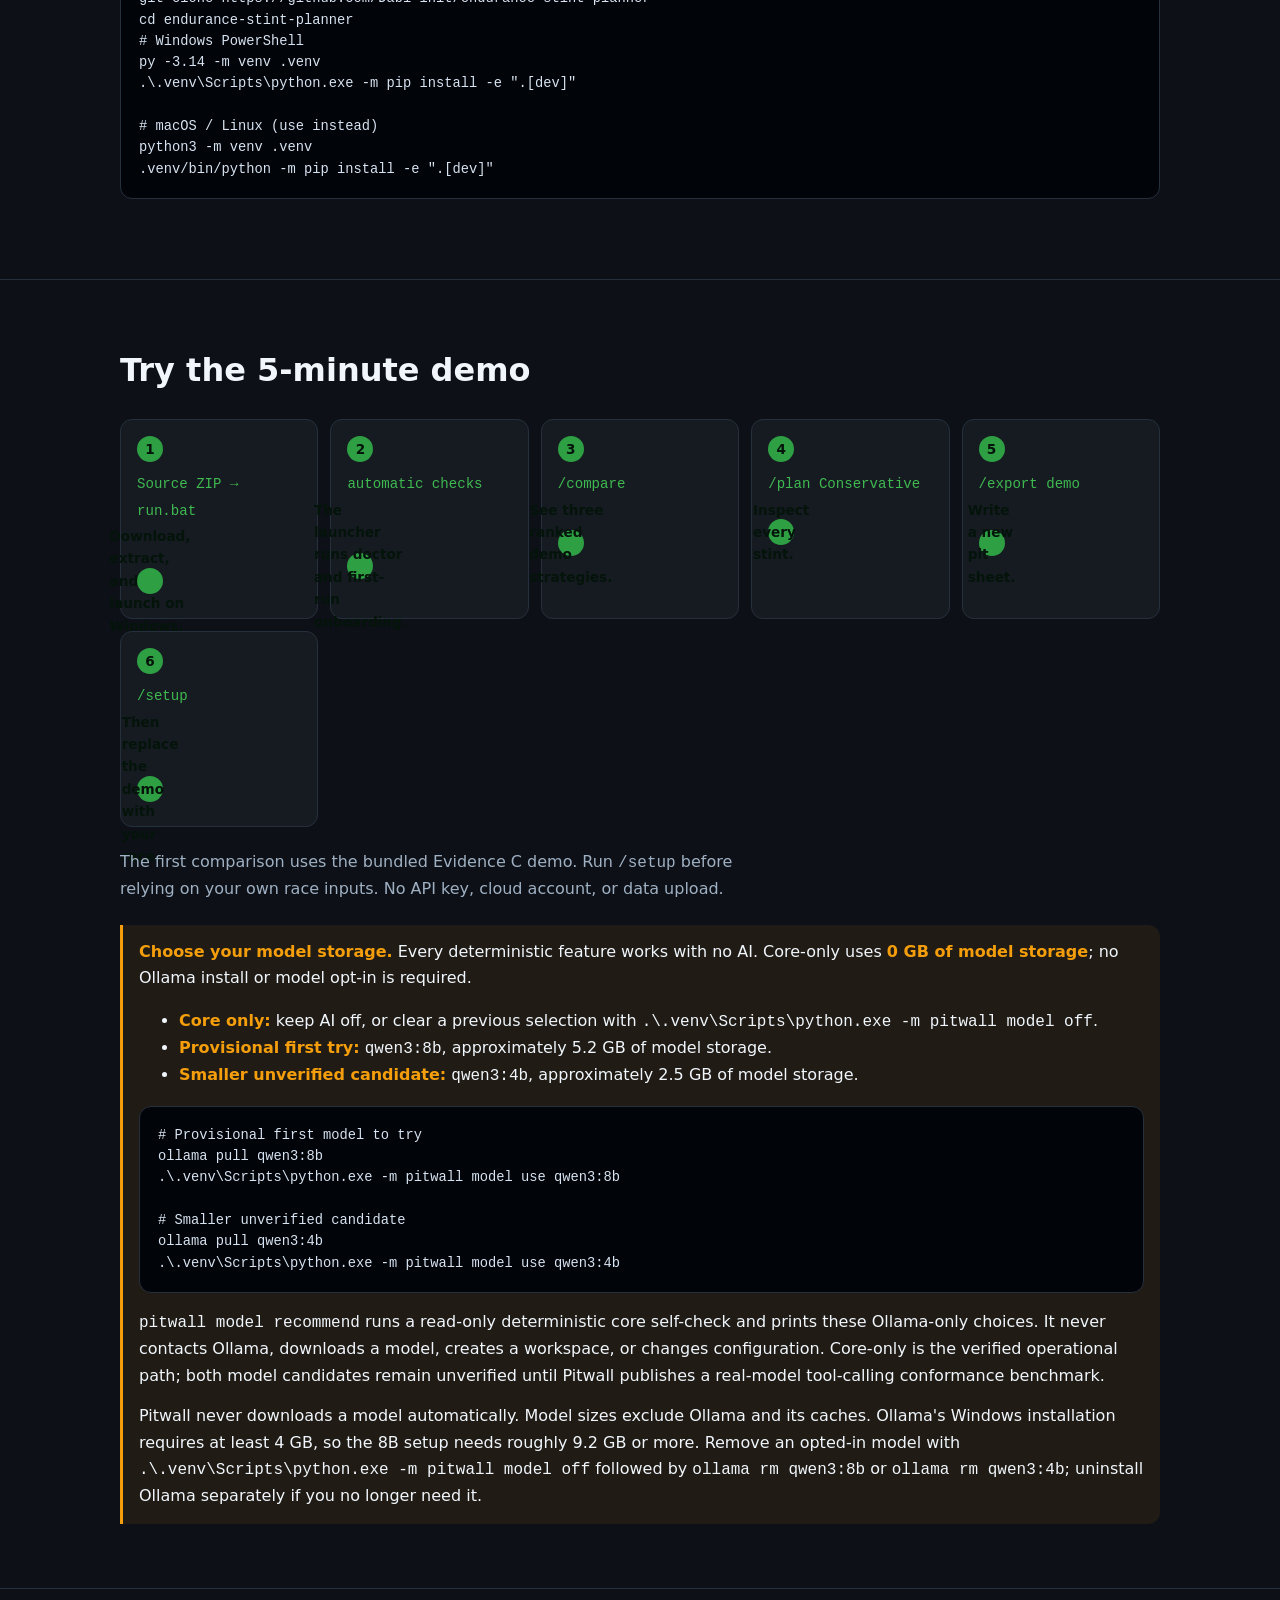
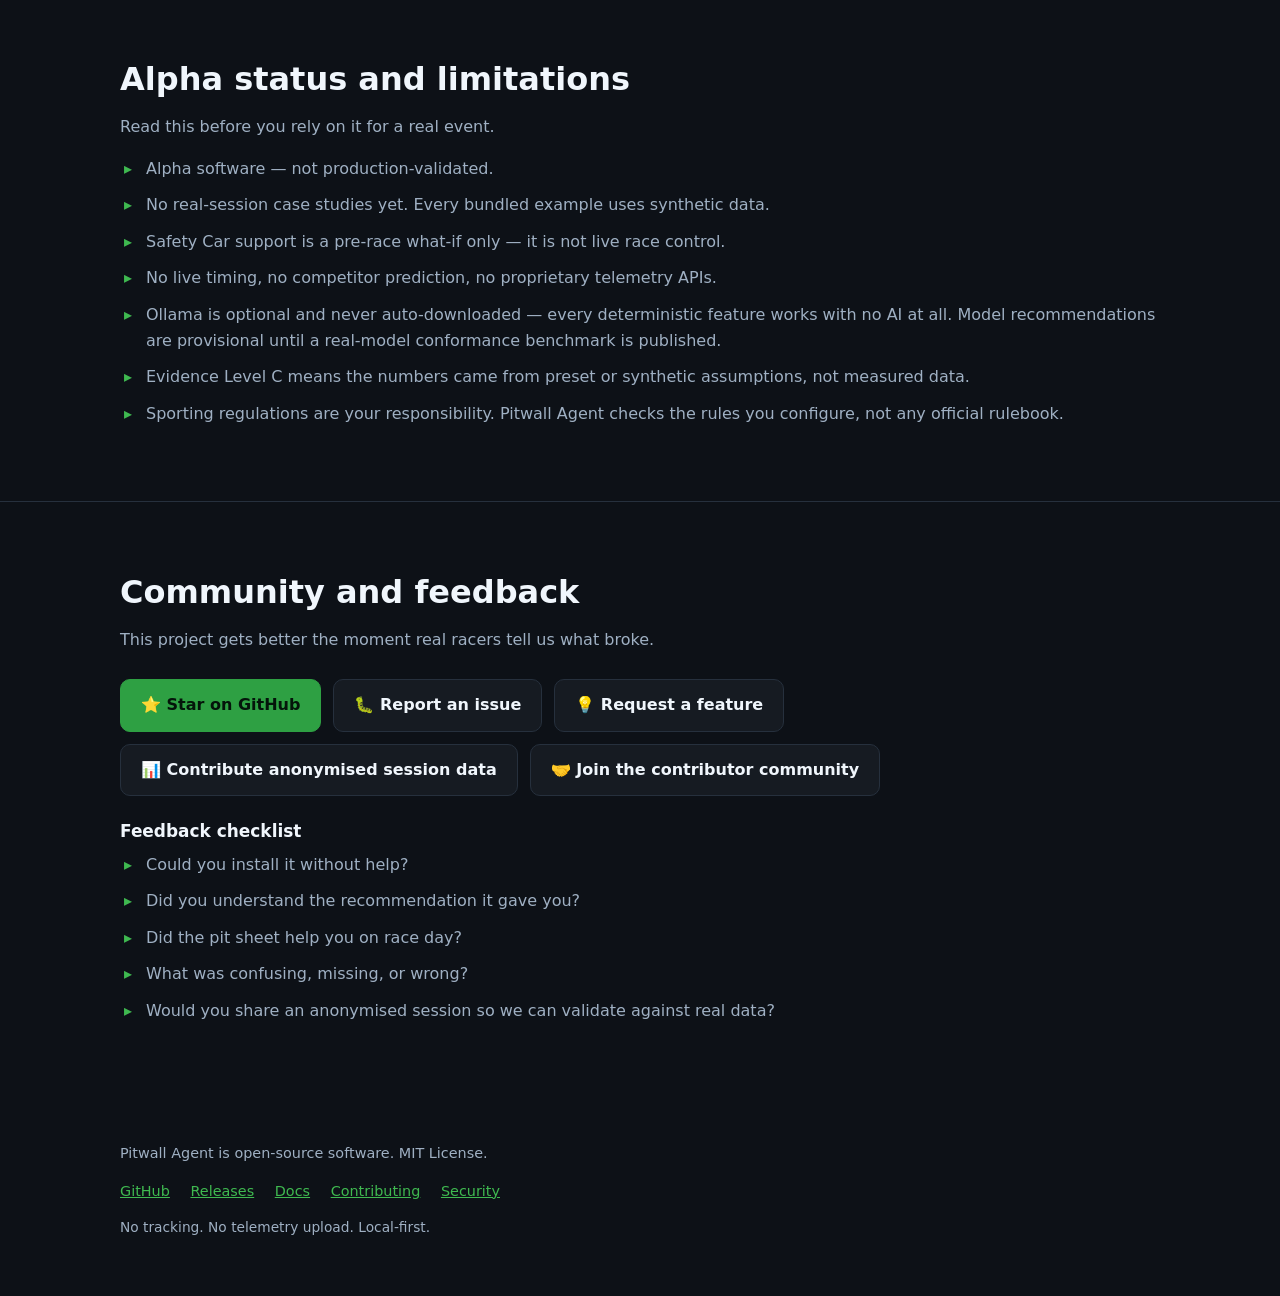
==== commit ca28c4cb: "docs: show terminal workflow screenshots" ====
--- a/docs/index.html
+++ b/docs/index.html
@@ -92,6 +92,9 @@
 ul.check li{position:relative;padding-left:26px;margin-bottom:10px;color:var(--muted)}
 ul.check li::before{content:"▸";position:absolute;left:4px;color:var(--accent-2)}
 pre{background:#010409;border:1px solid var(--line);border-radius:var(--radius);padding:18px;overflow-x:auto;font-family:var(--mono);font-size:.86rem;line-height:1.55;color:#d7e3f0;margin:0 0 16px}
+.terminal-shot{margin:24px 0 14px;border:1px solid var(--line);border-radius:var(--radius);overflow:hidden;background:#010409}
+.terminal-shot img{display:block;width:100%;height:auto}
+.terminal-shot figcaption{padding:12px 16px;color:var(--warn);font-size:.88rem;background:var(--card);border-top:1px solid var(--line)}
 code{font-family:var(--mono)}
 .note{border-left:3px solid var(--warn);background:rgba(245,158,11,.08);padding:14px 16px;border-radius:0 var(--radius) var(--radius) 0;color:var(--text)}
 .note strong{color:var(--warn)}
@@ -239,24 +242,12 @@
 <section id="demo">
   <div class="wrap">
     <h2>What it looks like in the terminal</h2>
-    <p class="sub">Illustrative output from the bundled synthetic example — not a performance claim.</p>
-    <pre><code>$ pitwall doctor
-strategy core   pass      Conservative, 174 laps
-workspace       pass      .pitwall
-configuration   pass      valid
-Ollama           optional  deterministic mode is available
-
-$ pitwall compare
-Recommendation: Conservative
-Strategy       Projected laps  P10 laps  Stops  Reserve  Risk
-Conservative   174             174.0     6      2 laps   Low
-Balanced       174             174.0     6      1 lap    Low
-Fuel Save      174             173.0     6      1 lap    Low
-
-Evidence C · Low confidence · Manual assumptions
-
-$ pitwall export --name race_day
-Created .pitwall/reports/race_day.md · Conservative</code></pre>
+    <p class="sub">Captured output from the published alpha.2 CLI running the bundled synthetic 6-hour example in core-only mode.</p>
+    <figure class="terminal-shot">
+      <img src="assets/pitwall-compare-demo.png" alt="Pitwall compare output ranks Conservative, Balanced, and Fuel Save strategies, with uncertainty and deterministic trigger cards.">
+      <figcaption>Synthetic example data (Evidence Level C) — not a performance claim.</figcaption>
+    </figure>
+    <p class="small"><a href="assets/pitwall-plan-demo.png">Open the full stint-by-stint plan screenshot</a> — fuel, tyre, driver, pit-stop, and trigger-card output from the same deterministic run.</p>
   </div>
 </section>
 
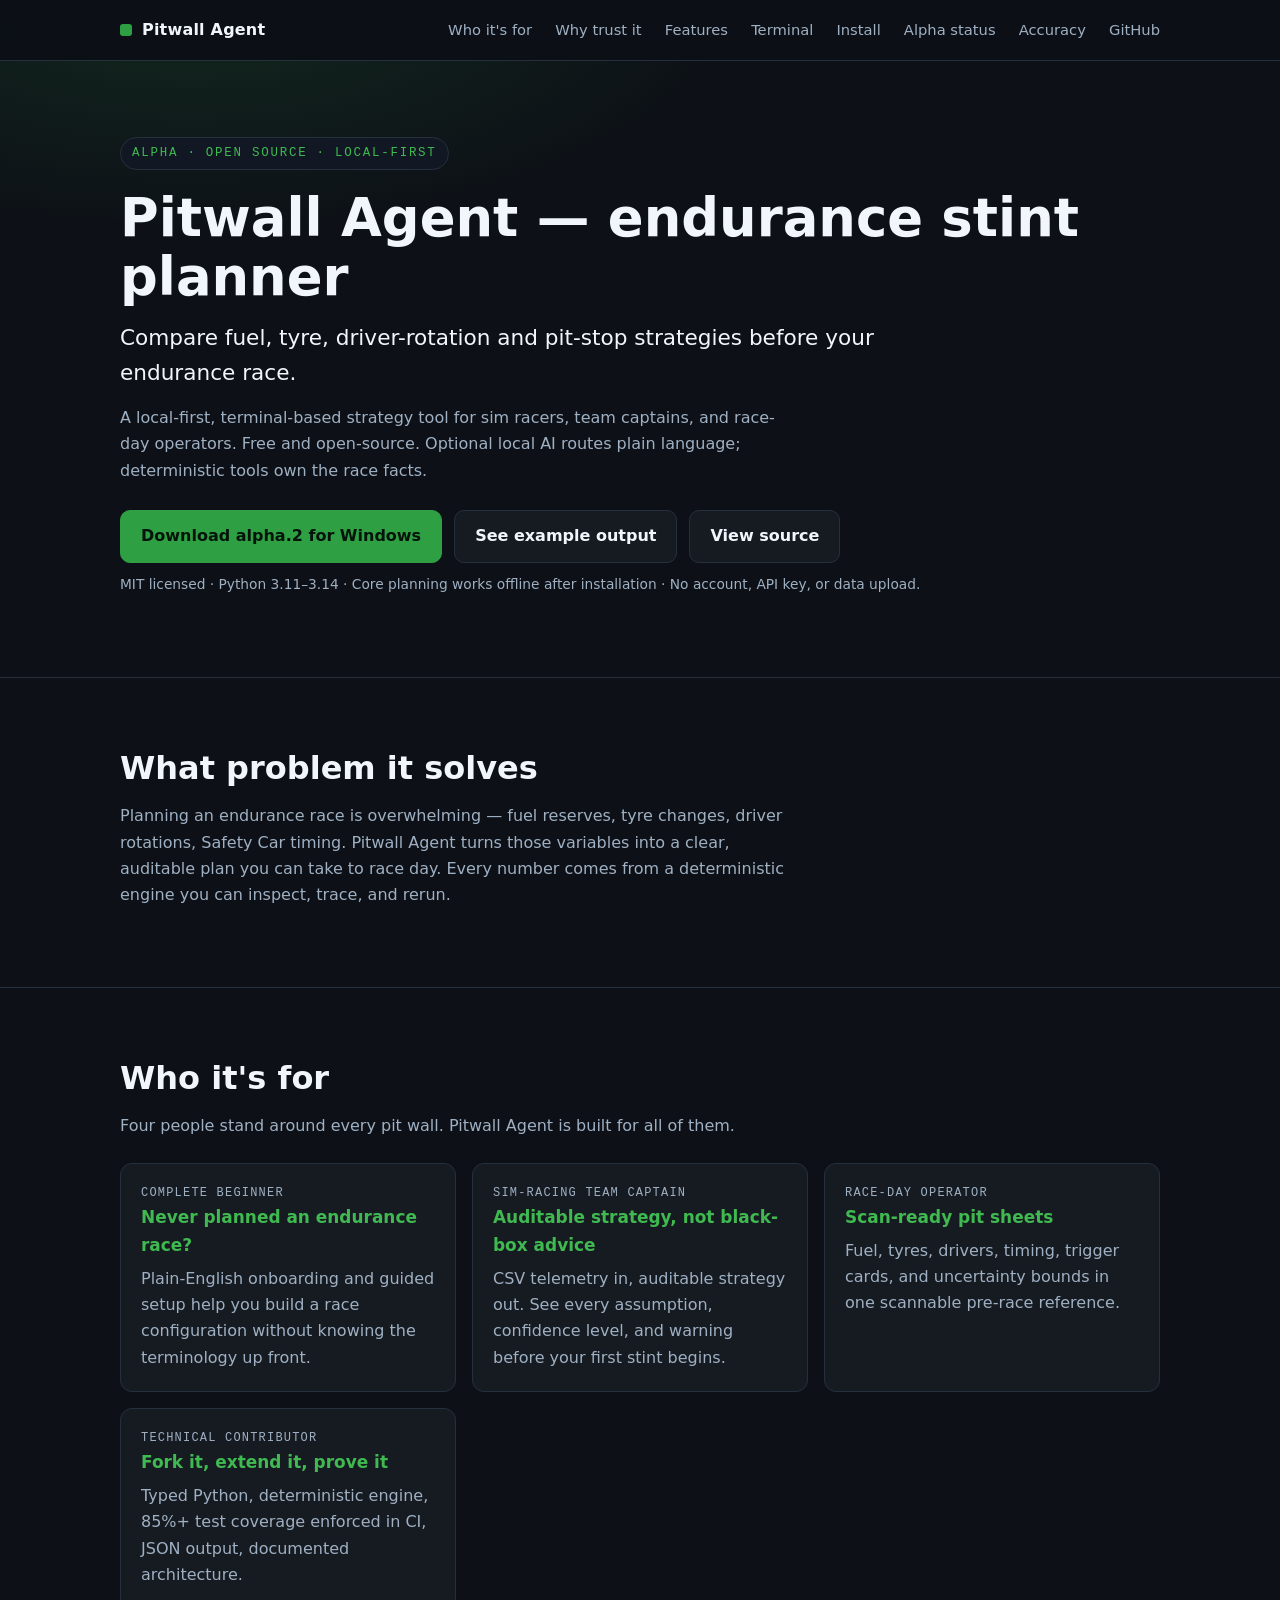
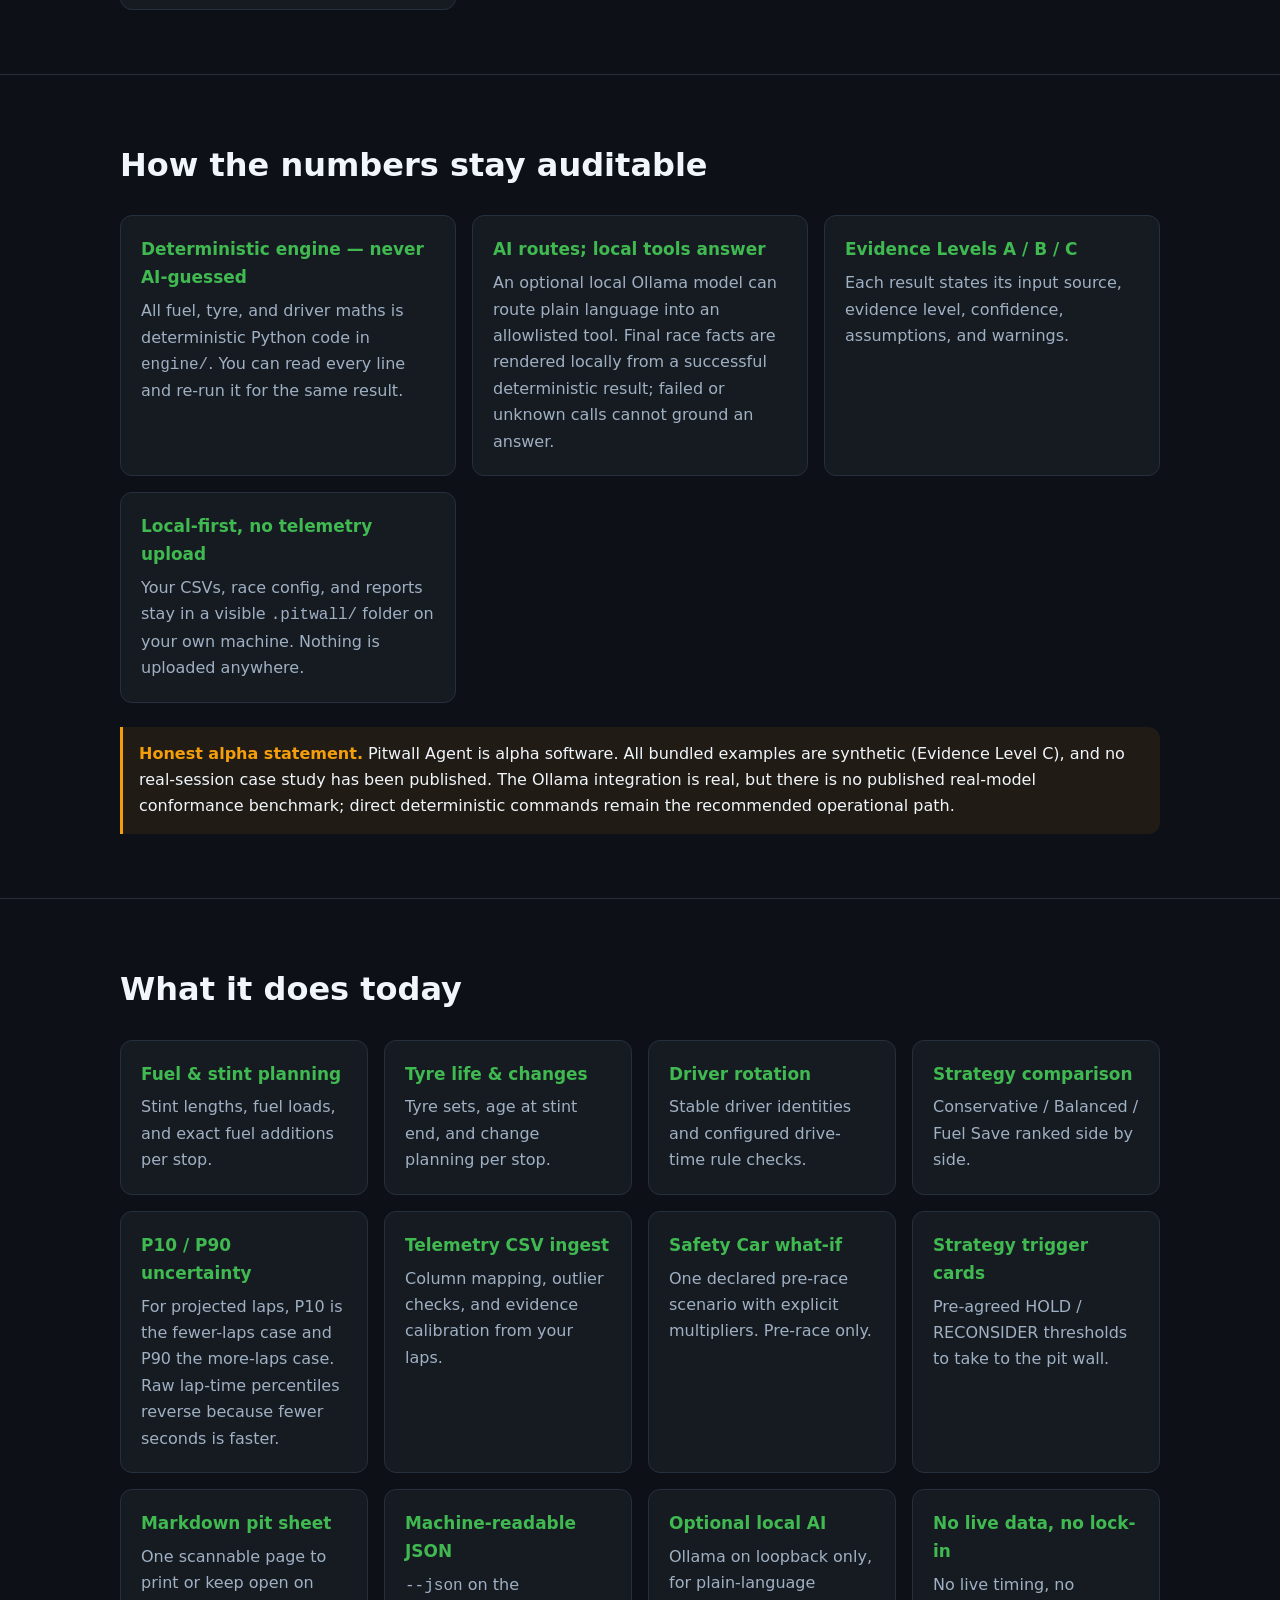
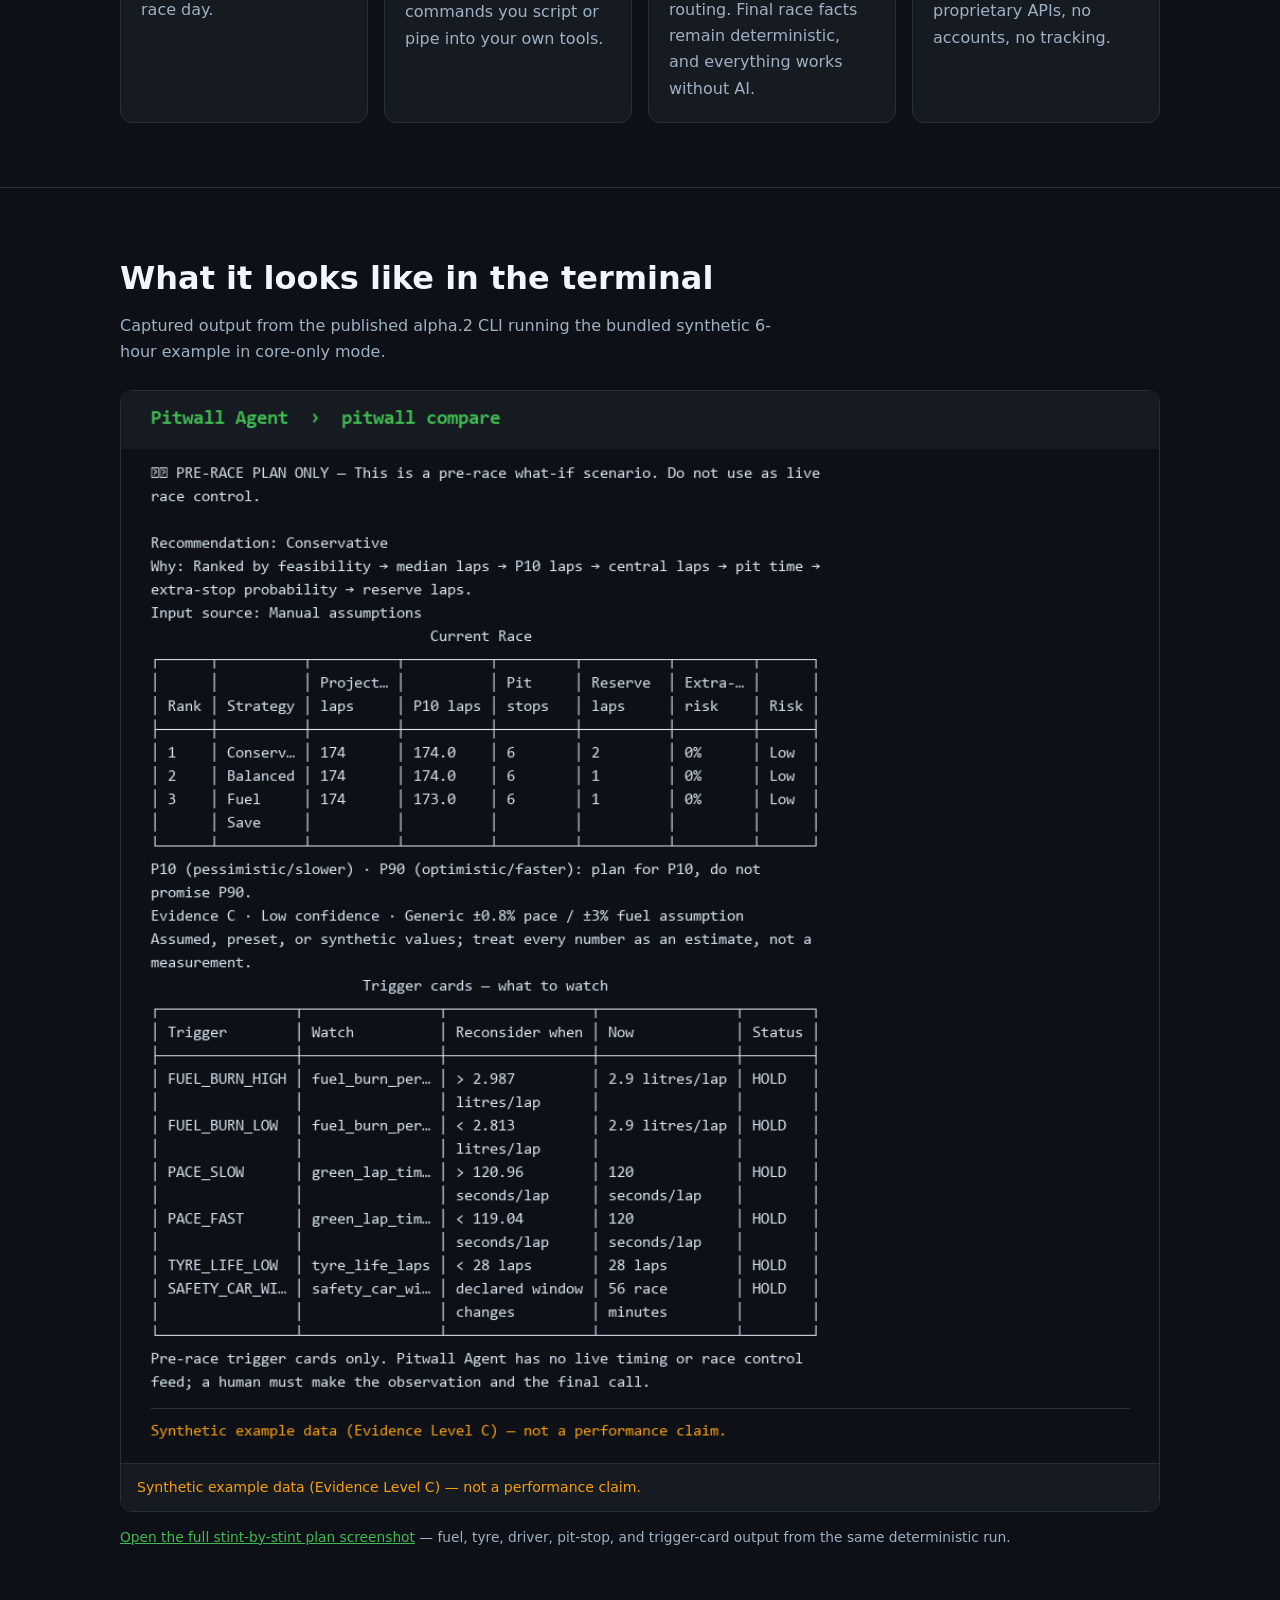
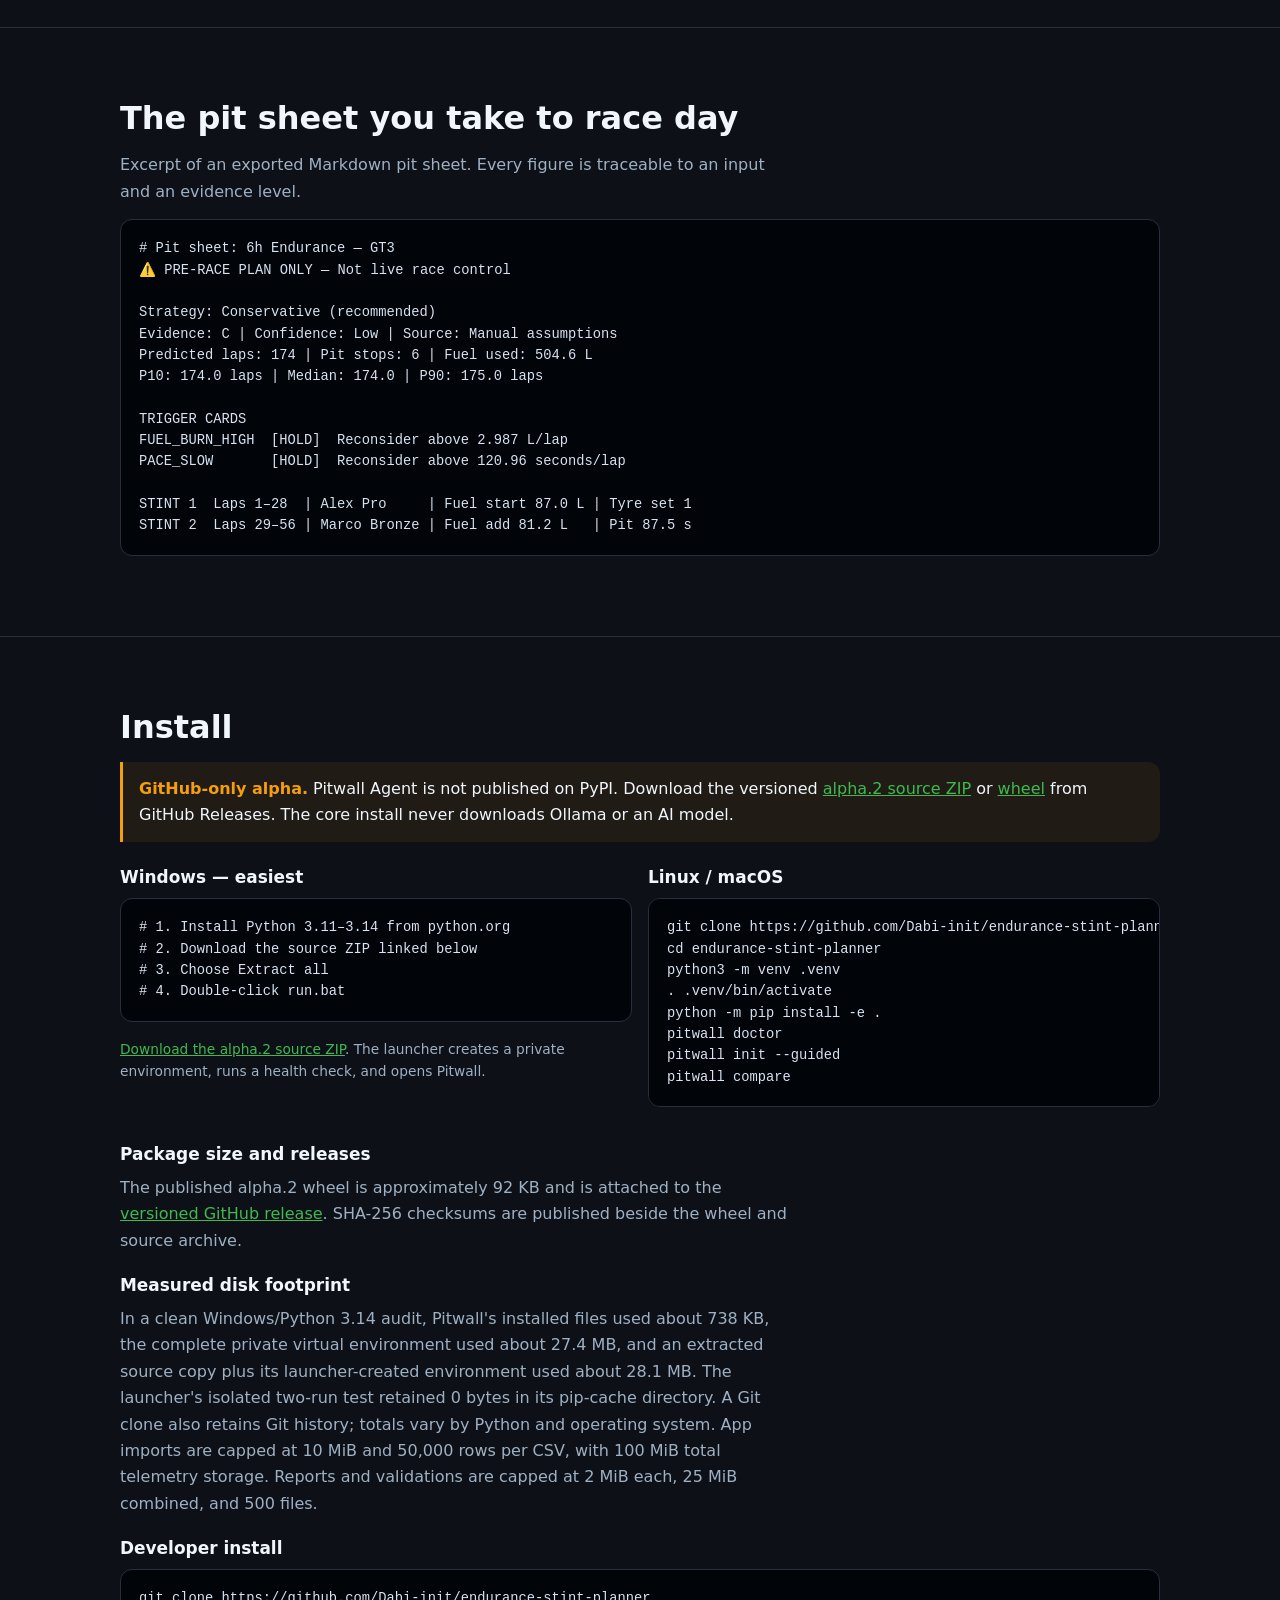
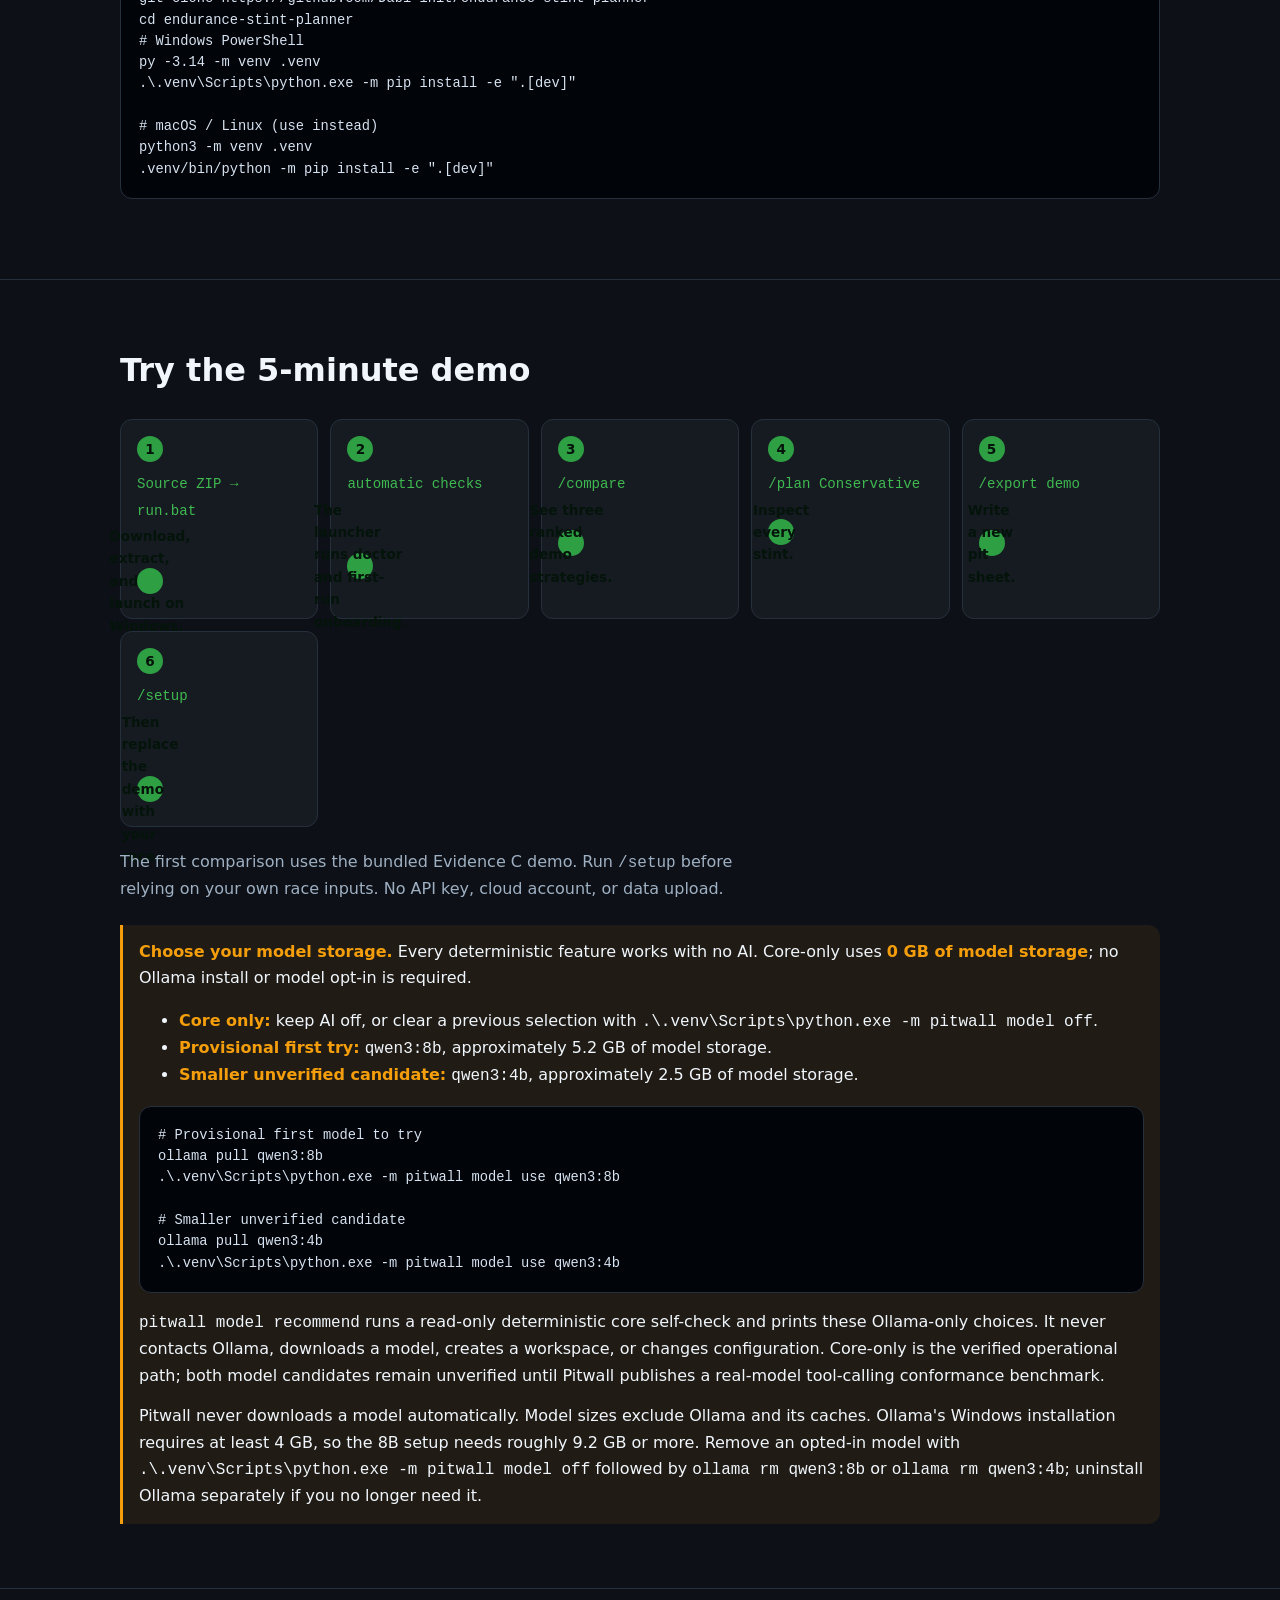
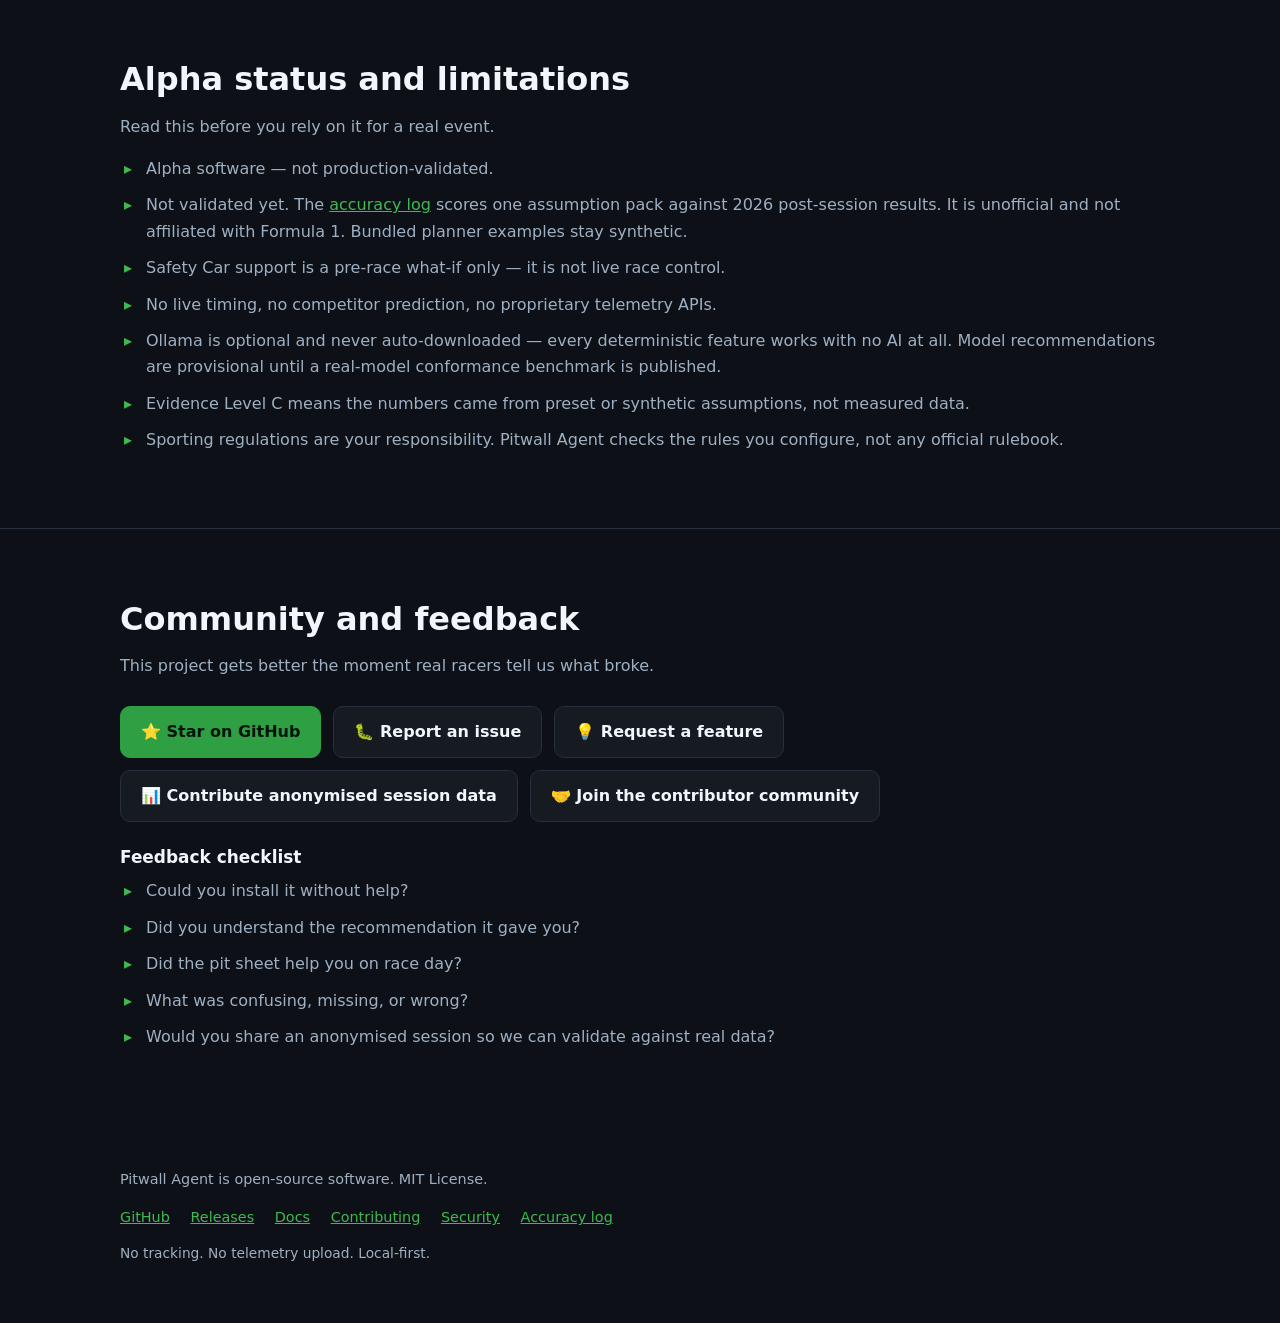
==== commit 9d2efdce: "Add a public post-session accuracy log for the 2026 season. Score pit laps, stint lengths, undercut " ====
--- a/docs/index.html
+++ b/docs/index.html
@@ -128,6 +128,7 @@
       <a href="#demo">Terminal</a>
       <a href="#install">Install</a>
       <a href="#alpha">Alpha status</a>
+      <a href="accuracy/">Accuracy</a>
       <a href="https://github.com/Dabi-init/endurance-stint-planner">GitHub</a>
     </nav>
   </div>
@@ -358,7 +359,7 @@
     <p class="sub">Read this before you rely on it for a real event.</p>
     <ul class="check" style="margin-top:16px">
       <li>Alpha software — not production-validated.</li>
-      <li>No real-session case studies yet. Every bundled example uses synthetic data.</li>
+      <li>Not validated yet. The <a href="accuracy/">accuracy log</a> scores one assumption pack against 2026 post-session results. It is unofficial and not affiliated with Formula 1. Bundled planner examples stay synthetic.</li>
       <li>Safety Car support is a pre-race what-if only — it is not live race control.</li>
       <li>No live timing, no competitor prediction, no proprietary telemetry APIs.</li>
       <li>Ollama is optional and never auto-downloaded — every deterministic feature works with no AI at all. Model recommendations are provisional until a real-model conformance benchmark is published.</li>
@@ -402,6 +403,7 @@
       <a href="https://github.com/Dabi-init/endurance-stint-planner/tree/main/docs">Docs</a>
       <a href="https://github.com/Dabi-init/endurance-stint-planner/blob/main/CONTRIBUTING.md">Contributing</a>
       <a href="https://github.com/Dabi-init/endurance-stint-planner/blob/main/SECURITY.md">Security</a>
+      <a href="accuracy/">Accuracy log</a>
     </nav>
     <p class="small">No tracking. No telemetry upload. Local-first.</p>
   </div>
